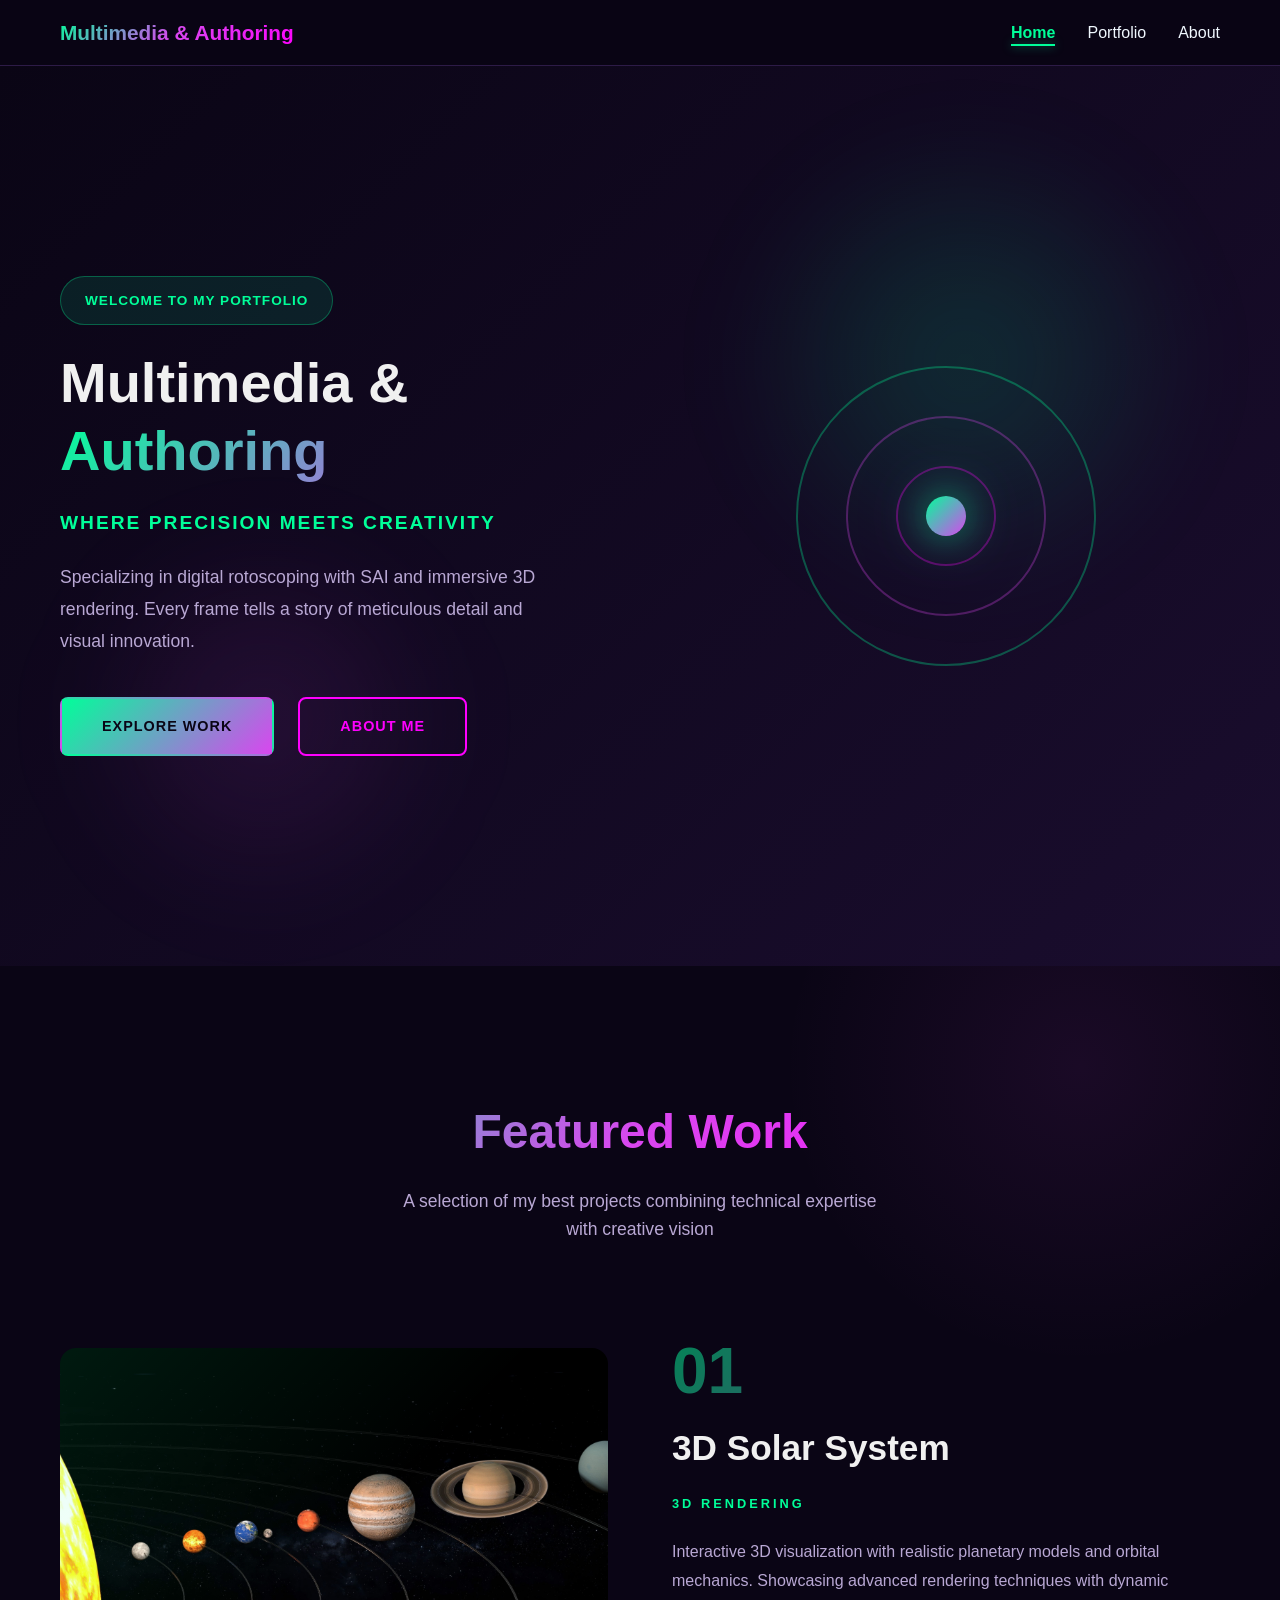
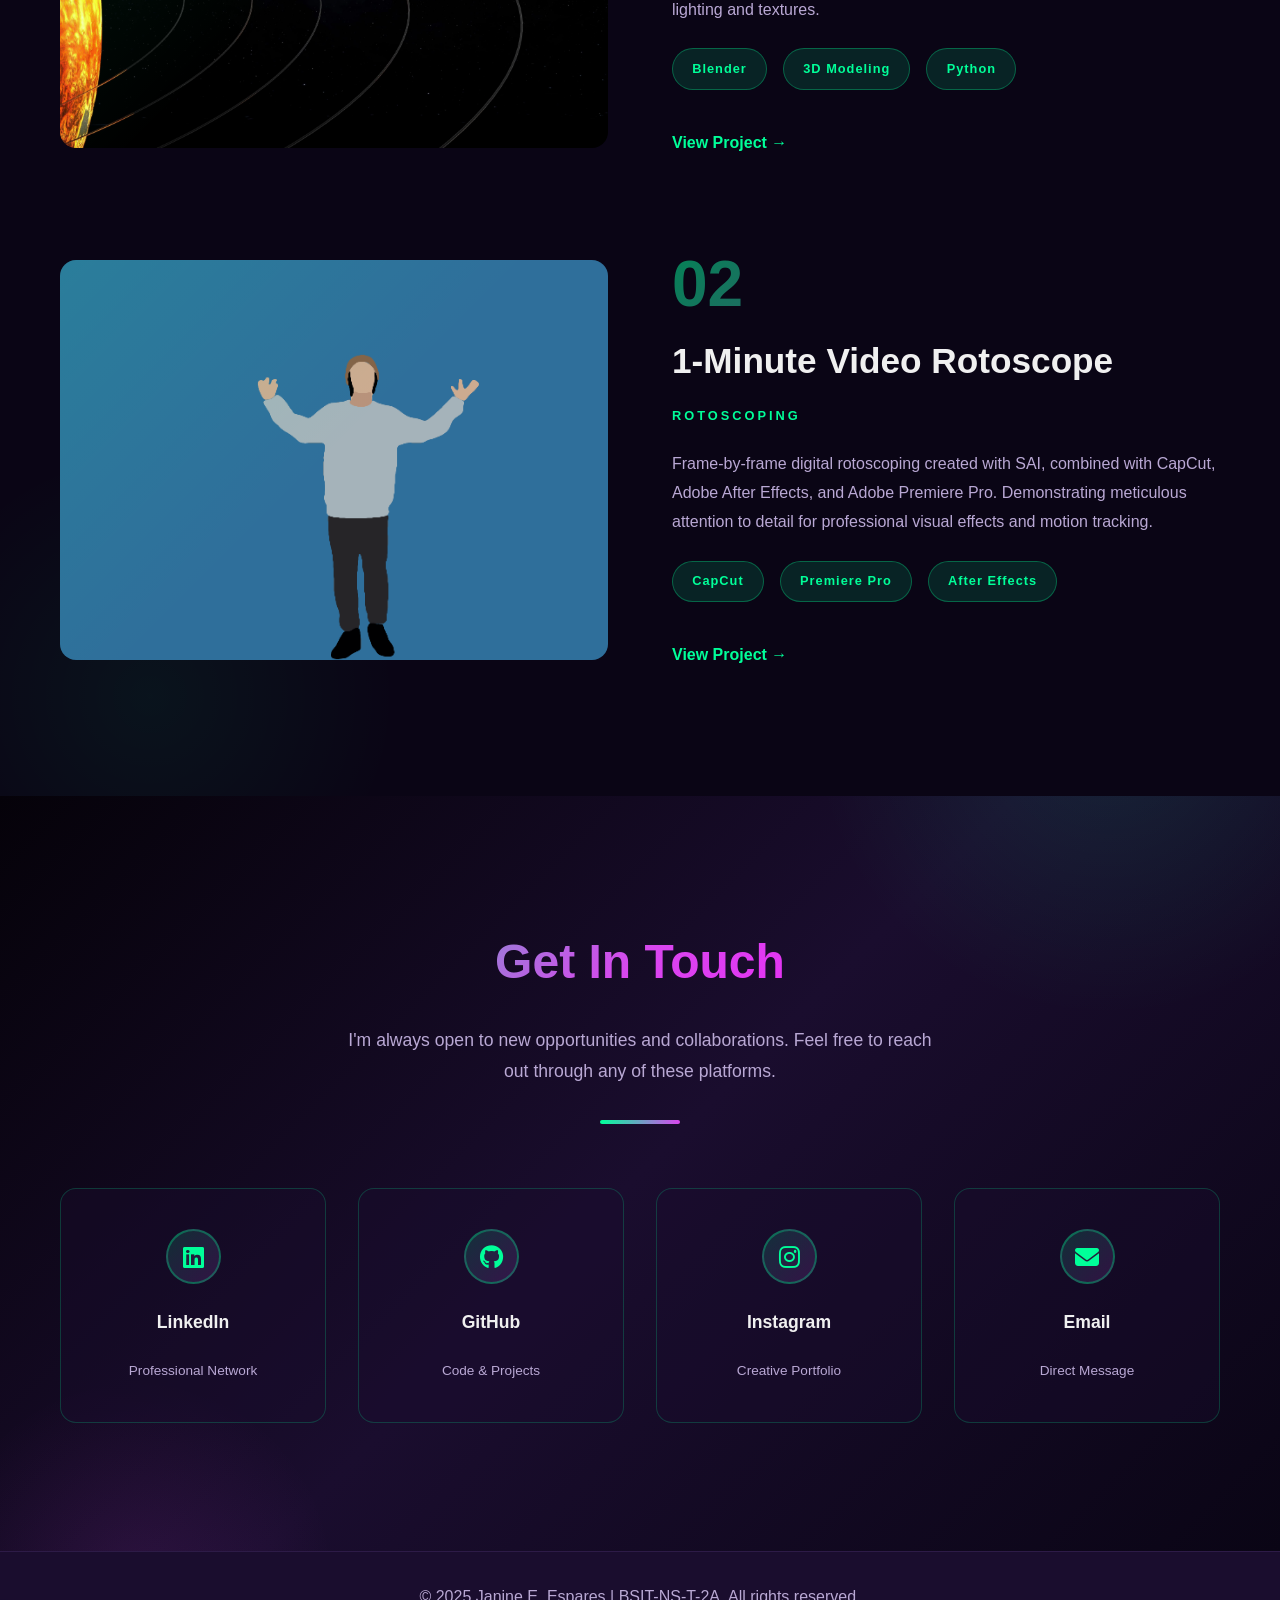
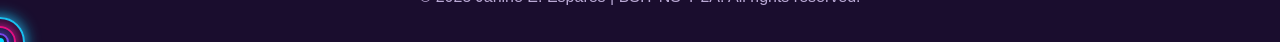
==== index.html @ 57c5c900 "Update portfolio files" ====
<!DOCTYPE html>
<html lang="en">
<head>
    <meta charset="UTF-8">
    <meta name="viewport" content="width=device-width, initial-scale=1.0">
    <title>Multimedia & Authoring Portfolio</title>
    <link rel="stylesheet" href="style.css">
    <link rel="stylesheet" href="https://cdnjs.cloudflare.com/ajax/libs/font-awesome/6.4.0/css/all.min.css">
</head>
<body>
    <!-- Navigation Bar -->
    <nav class="navbar">
        <div class="navbar-container">
            <div class="logo">
                <a href="index.html" class="logo-link">
                    <span class="logo-text">Multimedia & Authoring</span>
                </a>
            </div>
            <ul class="nav-menu">
                <li class="nav-item"><a href="index.html" class="nav-link active">Home</a></li>
                <li class="nav-item"><a href="portfolio.html" class="nav-link">Portfolio</a></li>
                <li class="nav-item"><a href="about.html" class="nav-link">About</a></li>
            </ul>
        </div>
    </nav>

    <!-- Hero Section / Homepage -->
    <header id="home" class="hero">
        <div class="hero-grid">
            <div class="hero-content">
                <div class="hero-badge">Welcome to My Portfolio</div>
                <h1 class="hero-title fade-in">Multimedia & <span class="gradient-text">Authoring</span></h1>
                <p class="hero-subtitle fade-in-delay">
                    Where precision meets creativity
                </p>
                <p class="hero-description fade-in-delay-2">
                    Specializing in digital rotoscoping with SAI and immersive 3D rendering. Every frame tells a story of meticulous detail and visual innovation.
                </p>
                <div class="hero-cta fade-in-delay-2">
                    <a href="#featured" class="cta-button primary">Explore Work</a>
                    <a href="about.html" class="cta-button secondary">About Me</a>
                </div>
            </div>
            <div class="hero-visual">
                <div class="orbital-system">
                    <div class="orbit orbit-1"></div>
                    <div class="orbit orbit-2"></div>
                    <div class="orbit orbit-3"></div>
                    <div class="center-orb"></div>
                </div>
            </div>
        </div>
    </header>

    <!-- Featured Projects Section (Home) -->
    <section id="featured" class="featured-projects">
        <div class="container">
            <div class="section-header">
                <h2 class="featured-title">Featured Work</h2>
                <p class="section-description">A selection of my best projects combining technical expertise with creative vision</p>
            </div>
            
            <div class="projects-showcase">
                <!-- Project 1: 3D Solar System -->
                <div class="project-showcase-item left">
                    <div class="showcase-image">
                        <img src="images/solar-system.jpg" alt="3D Solar System" class="project-image-featured">
                        <div class="image-overlay"></div>
                    </div>
                    <div class="showcase-content">
                        <div class="project-number">01</div>
                        <h3 class="showcase-title">3D Solar System</h3>
                        <p class="showcase-category">3D RENDERING</p>
                        <p class="showcase-description">
                            Interactive 3D visualization with realistic planetary models and orbital mechanics. Showcasing advanced rendering techniques with dynamic lighting and textures.
                        </p>
                        <div class="tech-stack">
                            <span class="tech-badge">Blender</span>
                            <span class="tech-badge">3D Modeling</span>
                            <span class="tech-badge">Python</span>
                        </div>
                        <a href="portfolio.html" class="view-project">View Project →</a>
                    </div>
                </div>

                <!-- Project 2: Video Rotoscope -->
                <div class="project-showcase-item right">
                    <div class="showcase-content">
                        <div class="project-number">02</div>
                        <h3 class="showcase-title">1-Minute Video Rotoscope</h3>
                        <p class="showcase-category">ROTOSCOPING</p>
                        <p class="showcase-description">
                            Frame-by-frame digital rotoscoping created with SAI, combined with CapCut, Adobe After Effects, and Adobe Premiere Pro. Demonstrating meticulous attention to detail for professional visual effects and motion tracking.
                        </p>
                        <div class="tech-stack">
                            <span class="tech-badge">CapCut</span>
                            <span class="tech-badge">Premiere Pro</span>
                            <span class="tech-badge">After Effects</span>
                        </div>
                        <a href="portfolio.html" class="view-project">View Project →</a>
                    </div>
                    <div class="showcase-image">
                        <img src="images/rotoscope.png" alt="1-Minute Video Rotoscope" class="project-image-featured">
                        <div class="image-overlay"></div>
                    </div>
                </div>
            </div>
        </div>
    </section>

    <!-- Contact Section -->
    <section class="contact contact-unique">
        <div class="container">
            <div class="contact-wrapper">
                <div class="contact-content">
                    <h2 class="section-title contact-title">Get In Touch</h2>
                    <p class="contact-subtitle">I'm always open to new opportunities and collaborations. Feel free to reach out through any of these platforms.</p>
                    <div class="contact-divider"></div>
                </div>
                
                <div class="social-grid">
                    <a href="https://linkedin.com" target="_blank" class="social-card" title="LinkedIn">
                        <div class="social-card-icon">
                            <i class="fab fa-linkedin"></i>
                        </div>
                        <h3>LinkedIn</h3>
                        <p>Professional Network</p>
                    </a>
                    
                    <a href="https://github.com" target="_blank" class="social-card" title="GitHub">
                        <div class="social-card-icon">
                            <i class="fab fa-github"></i>
                        </div>
                        <h3>GitHub</h3>
                        <p>Code & Projects</p>
                    </a>
                    
                    <a href="https://instagram.com" target="_blank" class="social-card" title="Instagram">
                        <div class="social-card-icon">
                            <i class="fab fa-instagram"></i>
                        </div>
                        <h3>Instagram</h3>
                        <p>Creative Portfolio</p>
                    </a>
                    
                    <a href="mailto:contact@example.com" class="social-card" title="Email">
                        <div class="social-card-icon">
                            <i class="fas fa-envelope"></i>
                        </div>
                        <h3>Email</h3>
                        <p>Direct Message</p>
                    </a>
                </div>
            </div>
        </div>
    </section>

    <!-- Footer -->
    <footer class="footer">
        <div class="container">
            <p>&copy; 2025 Janine E. Espares | BSIT-NS-T-2A. All rights reserved.</p>
        </div>
    </footer>

    <script src="script.js"></script>
</body>
</html>
---- style.css ----
/* ===========================
   VARIABLES & GLOBAL STYLES
   =========================== */

:root {
    --primary-bg: #0a0515;
    --secondary-bg: #1a0d2e;
    --tertiary-bg: #2d1b47;
    --accent-color: #00ff99;
    --accent-secondary: #d946ef;
    --accent-tertiary: #ff00ff;
    --accent-gold: #e0f7ff;
    --text-primary: #f0f8ff;
    --text-secondary: #b9a8d4;
    --border-color: #2d1b47;
    --transition: all 0.3s ease;
    --transition-slow: all 0.6s ease;
}

/* Smooth scrolling across all browsers */
html {
    scroll-behavior: auto;
}

* {
    margin: 0;
    padding: 0;
    box-sizing: border-box;
}

body {
    font-family: 'Segoe UI', Tahoma, Geneva, Verdana, sans-serif;
    background-color: var(--primary-bg);
    color: var(--text-primary);
    line-height: 1.6;
    overflow-x: hidden;
    cursor: none;
}

/* Container for consistent padding */
.container {
    max-width: 1200px;
    margin: 0 auto;
    padding: 0 20px;
}

/* ===========================
   NAVIGATION BAR
   =========================== */

.navbar {
    position: sticky;
    top: 0;
    background: rgba(10, 5, 21, 0.95);
    backdrop-filter: blur(10px);
    padding: 1rem 0;
    border-bottom: 1px solid var(--border-color);
    z-index: 1000;
    transition: var(--transition);
    box-shadow: 0 0 20px rgba(0, 255, 153, 0);
}

.navbar-container {
    max-width: 1200px;
    margin: 0 auto;
    padding: 0 20px;
    display: flex;
    justify-content: space-between;
    align-items: center;
}

.logo {
    display: flex;
    align-items: center;
}

.logo-link {
    text-decoration: none;
    display: flex;
    align-items: center;
    transition: var(--transition);
}

.logo-link:hover {
    transform: translateY(-2px);
}

.logo-text {
    font-size: 1.3rem;
    font-weight: 700;
    background: linear-gradient(135deg, #00ff99, #d946ef, #ff00ff);
    -webkit-background-clip: text;
    -webkit-text-fill-color: transparent;
    background-clip: text;
    animation: gradientShift 6s ease infinite;
}

.nav-menu {
    display: flex;
    list-style: none;
    gap: 2rem;
}

.nav-link {
    color: var(--text-primary);
    text-decoration: none;
    font-weight: 500;
    position: relative;
    transition: var(--transition);
}

.nav-link::after {
    content: '';
    position: absolute;
    bottom: -5px;
    left: 0;
    width: 0;
    height: 2px;
    background: linear-gradient(90deg, #00ff99, #d946ef);
    transition: width 0.3s ease;
    box-shadow: 0 0 10px rgba(0, 255, 153, 0.6);
}

.nav-link:hover {
    color: #00ff99;
}

.nav-link.active {
    color: #00ff99;
    font-weight: 700;
}

.nav-link.active::after {
    width: 100%;
    background: #00ff99;
    box-shadow: 0 0 10px rgba(0, 255, 153, 0.6);
}

.nav-link:hover::after {
    width: 100%;
}

/* ===========================
   HERO SECTION
   =========================== */

.hero {
    min-height: 100vh;
    display: flex;
    align-items: center;
    justify-content: center;
    background: linear-gradient(135deg, #0a0515 0%, #1a0d2e 25%, #2d1b47 50%, #1a0d2e 75%, #0a0515 100%);
    background-size: 400% 400%;
    animation: heroHueShift 12s ease infinite;
    position: relative;
    overflow: hidden;
    padding: 4rem 0;
}

.hero::before {
    content: '';
    position: absolute;
    width: 500px;
    height: 500px;
    background: radial-gradient(circle, rgba(0, 255, 153, 0.15) 0%, transparent 70%);
    border-radius: 50%;
    top: 5%;
    right: 5%;
    animation: float 8s ease-in-out infinite;
    filter: blur(40px);
}

.hero::after {
    content: '';
    position: absolute;
    width: 400px;
    height: 400px;
    background: radial-gradient(circle, rgba(217, 70, 239, 0.12) 0%, transparent 70%);
    border-radius: 50%;
    bottom: 5%;
    left: 5%;
    animation: float 10s ease-in-out infinite reverse;
    filter: blur(50px);
}

/* Slime mudge effect canvas */
#slime-canvas {
    position: fixed;
    top: 0;
    left: 0;
    z-index: 5;
    pointer-events: none;
}

.hero-grid {
    display: grid;
    grid-template-columns: 1fr 1fr;
    gap: 4rem;
    align-items: center;
    max-width: 1200px;
    margin: 0 auto;
    padding: 0 20px;
    position: relative;
    z-index: 10;
}

.hero-content {
    display: flex;
    flex-direction: column;
    gap: 1.5rem;
}

.hero-badge {
    display: inline-block;
    background: rgba(0, 255, 153, 0.1);
    border: 1px solid rgba(0, 255, 153, 0.3);
    color: #00ff99;
    padding: 0.8rem 1.5rem;
    border-radius: 50px;
    font-size: 0.85rem;
    font-weight: 600;
    letter-spacing: 1px;
    text-transform: uppercase;
    width: fit-content;
}

.hero-title {
    font-size: 3.5rem;
    font-weight: 800;
    line-height: 1.2;
    color: #f0f0f0;
}

.gradient-text {
    background: linear-gradient(135deg, #00ff99, #d946ef, #ff00ff);
    background-size: 300% 300%;
    -webkit-background-clip: text;
    -webkit-text-fill-color: transparent;
    background-clip: text;
    animation: gradientShift 8s ease infinite;
}

.hero-subtitle {
    font-size: 1.2rem;
    color: #00ff99;
    font-weight: 600;
    letter-spacing: 2px;
    text-transform: uppercase;
}

.hero-description {
    font-size: 1.1rem;
    color: var(--text-secondary);
    line-height: 1.8;
    max-width: 500px;
}

.hero-cta {
    display: flex;
    gap: 1.5rem;
    margin-top: 1rem;
    flex-wrap: wrap;
}

.cta-button {
    padding: 1rem 2.5rem;
    border-radius: 8px;
    font-weight: 700;
    text-decoration: none;
    text-transform: uppercase;
    letter-spacing: 1px;
    font-size: 0.9rem;
    transition: var(--transition-slow);
    display: inline-block;
}

.cta-button.primary {
    background: linear-gradient(135deg, #00ff99, #d946ef);
    color: #0a0515;
    border: 2px solid transparent;
}

.cta-button.primary:hover {
    transform: translateY(-3px);
    box-shadow: 0 20px 40px rgba(0, 255, 153, 0.4);
}

.cta-button.secondary {
    background: transparent;
    color: #ff00ff;
    border: 2px solid #ff00ff;
}

.cta-button.secondary:hover {
    background: rgba(255, 0, 255, 0.1);
    box-shadow: 0 0 20px rgba(255, 0, 255, 0.3);
}

/* ===========================
   ORBITAL SYSTEM
   =========================== */

.hero-visual {
    position: relative;
    height: 500px;
    display: flex;
    align-items: center;
    justify-content: center;
}

.orbital-system {
    position: relative;
    width: 400px;
    height: 400px;
}

.orbit {
    position: absolute;
    border: 2px solid;
    border-radius: 50%;
    top: 50%;
    left: 50%;
    transform: translate(-50%, -50%);
    animation: rotate linear infinite;
}

.orbit-1 {
    width: 300px;
    height: 300px;
    border-color: rgba(0, 255, 153, 0.3);
    animation-duration: 8s;
}

.orbit-2 {
    width: 200px;
    height: 200px;
    border-color: rgba(217, 70, 239, 0.3);
    animation-duration: 12s;
    animation-direction: reverse;
}

.orbit-3 {
    width: 100px;
    height: 100px;
    border-color: rgba(255, 0, 255, 0.3);
    animation-duration: 6s;
}

@keyframes rotate {
    from {
        transform: translate(-50%, -50%) rotate(0deg);
    }
    to {
        transform: translate(-50%, -50%) rotate(360deg);
    }
}

@keyframes heroHueShift {
    0% {
        background-position: 0% 50%;
        filter: hue-rotate(0deg);
    }
    25% {
        background-position: 100% 50%;
        filter: hue-rotate(60deg);
    }
    50% {
        background-position: 50% 100%;
        filter: hue-rotate(120deg);
    }
    75% {
        background-position: 0% 50%;
        filter: hue-rotate(240deg);
    }
    100% {
        background-position: 100% 50%;
        filter: hue-rotate(360deg);
    }
}

.center-orb {
    position: absolute;
    width: 40px;
    height: 40px;
    background: linear-gradient(135deg, #00ff99, #d946ef);
    border-radius: 50%;
    top: 50%;
    left: 50%;
    transform: translate(-50%, -50%);
    box-shadow: 0 0 40px rgba(0, 255, 153, 0.6), 0 0 80px rgba(217, 70, 239, 0.3);
    animation: pulse 2s ease-in-out infinite;
}



/* ===========================
   PAGE HEADER (Portfolio/About)
   =========================== */

.page-header {
    min-height: 50vh;
    display: flex;
    align-items: center;
    justify-content: center;
    background: linear-gradient(135deg, #1a0d2e 0%, #2d1b47 50%, #1a0d2e 100%);
    padding: 4rem 0;
    position: relative;
    overflow: hidden;
}

.page-header::before {
    content: '';
    position: absolute;
    width: 300px;
    height: 300px;
    background: radial-gradient(circle, rgba(0, 255, 153, 0.15) 0%, transparent 70%);
    border-radius: 50%;
    top: 20%;
    right: 5%;
    animation: float 6s ease-in-out infinite;
    filter: blur(40px);
}

/* Portfolio Header Specific */
.portfolio-header {
    background: linear-gradient(135deg, #050209 0%, #2d1b47 50%, #050209 100%);
}

.header-bg-elements {
    position: absolute;
    top: 0;
    left: 0;
    width: 100%;
    height: 100%;
    z-index: 1;
    pointer-events: none;
    overflow: hidden;
}

.floating-orb {
    position: absolute;
    border-radius: 50%;
    background: radial-gradient(circle at 30% 30%, rgba(0, 255, 153, 0.4), rgba(0, 255, 153, 0.1));
    filter: blur(30px);
}

.orb-1 {
    width: 400px;
    height: 400px;
    top: -100px;
    left: -100px;
    animation: floatOrb1 15s ease-in-out infinite;
    box-shadow: 0 0 80px rgba(0, 255, 153, 0.3);
}

.orb-2 {
    width: 300px;
    height: 300px;
    top: 50%;
    right: -80px;
    animation: floatOrb2 18s ease-in-out infinite;
    background: radial-gradient(circle at 30% 30%, rgba(217, 70, 239, 0.4), rgba(217, 70, 239, 0.1));
    box-shadow: 0 0 60px rgba(217, 70, 239, 0.3);
}

.orb-3 {
    width: 250px;
    height: 250px;
    bottom: -50px;
    left: 20%;
    animation: floatOrb3 20s ease-in-out infinite;
    background: radial-gradient(circle at 30% 30%, rgba(255, 0, 255, 0.3), rgba(255, 0, 255, 0.05));
    box-shadow: 0 0 50px rgba(255, 0, 255, 0.2);
}

.floating-shape {
    position: absolute;
    opacity: 0.6;
}

.shape-1 {
    width: 100px;
    height: 100px;
    top: 30%;
    left: 10%;
    border: 2px solid rgba(0, 255, 153, 0.3);
    border-radius: 20px;
    animation: rotateShape 8s linear infinite, floatShape 6s ease-in-out infinite;
}

.shape-2 {
    width: 80px;
    height: 80px;
    bottom: 20%;
    right: 15%;
    border: 2px solid rgba(217, 70, 239, 0.3);
    border-radius: 50%;
    animation: rotateShape 10s linear infinite reverse, floatShape 7s ease-in-out infinite;
}

.page-header-content {
    position: relative;
    z-index: 10;
    text-align: center;
    max-width: 100%;
    padding: 0 20px;
}

@keyframes floatOrb1 {
    0%, 100% {
        transform: translate(0, 0);
    }
    25% {
        transform: translate(50px, -50px);
    }
    50% {
        transform: translate(30px, 30px);
    }
    75% {
        transform: translate(-40px, 50px);
    }
}

@keyframes floatOrb2 {
    0%, 100% {
        transform: translate(0, 0);
    }
    33% {
        transform: translate(-60px, 60px);
    }
    66% {
        transform: translate(40px, -40px);
    }
}

@keyframes floatOrb3 {
    0%, 100% {
        transform: translate(0, 0);
    }
    40% {
        transform: translate(80px, -80px);
    }
    80% {
        transform: translate(-50px, 50px);
    }
}

@keyframes rotateShape {
    from {
        transform: rotate(0deg);
    }
    to {
        transform: rotate(360deg);
    }
}

@keyframes floatShape {
    0%, 100% {
        transform: translateY(0px);
    }
    50% {
        transform: translateY(-30px);
    }
}

.page-header-content {
    position: relative;
    z-index: 10;
    text-align: center;
    max-width: 800px;
    padding: 0 20px;
}

.page-title {
    font-size: 3rem;
    font-weight: 800;
    margin-bottom: 1rem;
    background: linear-gradient(135deg, #00ff99, #d946ef, #ff00ff);
    background-size: 300% 300%;
    -webkit-background-clip: text;
    -webkit-text-fill-color: transparent;
    background-clip: text;
    animation: gradientShift 8s ease infinite;
}

.page-subtitle {
    font-size: 1.3rem;
    color: var(--text-secondary);
    opacity: 0;
    animation: subtitleAppear 0.8s ease-out forwards;
    animation-delay: 2.2s;
}

/* Collision Burst Effect */
.collision-burst {
    position: absolute;
    width: 0;
    height: 0;
    top: 50%;
    left: 50%;
    transform: translate(-50%, -50%);
    z-index: 15;
}

.collision-burst::before {
    content: '';
    position: absolute;
    width: 300px;
    height: 300px;
    top: 50%;
    left: 50%;
    transform: translate(-50%, -50%);
    background: radial-gradient(circle, rgba(0, 255, 153, 0.8) 0%, rgba(217, 70, 239, 0.4) 40%, transparent 70%);
    border-radius: 50%;
    animation: collisionBurst 0.6s ease-out forwards;
    animation-delay: 1.8s;
    filter: blur(10px);
    box-shadow: 0 0 100px rgba(0, 255, 153, 0.6), 0 0 200px rgba(217, 70, 239, 0.4);
}

.collision-burst::after {
    content: '';
    position: absolute;
    width: 400px;
    height: 400px;
    top: 50%;
    left: 50%;
    transform: translate(-50%, -50%);
    background: radial-gradient(circle, rgba(255, 0, 255, 0.6) 0%, transparent 60%);
    border-radius: 50%;
    animation: collisionBurst 0.8s ease-out forwards;
    animation-delay: 1.8s;
    filter: blur(20px);
}

/* Animated Title */
.animated-title {
    display: inline-block;
    font-size: 3rem;
    font-weight: 800;
    margin-bottom: 1rem;
    letter-spacing: 0.05em;
    white-space: nowrap;
}

.title-char {
    display: inline-block;
    background: linear-gradient(135deg, #00ff99, #d946ef, #ff00ff);
    background-size: 300% 300%;
    -webkit-background-clip: text;
    -webkit-text-fill-color: transparent;
    background-clip: text;
    animation: charScatterIn 0.5s cubic-bezier(0.68, -0.55, 0.265, 1.55) forwards;
    opacity: 0;
}

/* Character animations with different random starting positions */
.title-char:nth-child(1) { animation: charScatterIn1 0.5s cubic-bezier(0.68, -0.55, 0.265, 1.55) forwards; animation-delay: 0.06s; }
.title-char:nth-child(2) { animation: charScatterIn2 0.5s cubic-bezier(0.68, -0.55, 0.265, 1.55) forwards; animation-delay: 0.09s; }
.title-char:nth-child(3) { animation: charScatterIn3 0.5s cubic-bezier(0.68, -0.55, 0.265, 1.55) forwards; animation-delay: 0.12s; }
.title-char:nth-child(4) { animation: charScatterIn4 0.5s cubic-bezier(0.68, -0.55, 0.265, 1.55) forwards; animation-delay: 0.15s; }
.title-char:nth-child(5) { animation: charScatterIn5 0.5s cubic-bezier(0.68, -0.55, 0.265, 1.55) forwards; animation-delay: 0.18s; }
.title-char:nth-child(6) { animation: charScatterIn6 0.5s cubic-bezier(0.68, -0.55, 0.265, 1.55) forwards; animation-delay: 0.21s; }
.title-char:nth-child(7) { animation: charScatterIn7 0.5s cubic-bezier(0.68, -0.55, 0.265, 1.55) forwards; animation-delay: 0.24s; }
.title-char:nth-child(8) { animation: charScatterIn8 0.5s cubic-bezier(0.68, -0.55, 0.265, 1.55) forwards; animation-delay: 0.27s; }
.title-char:nth-child(9) { animation: charScatterIn9 0.5s cubic-bezier(0.68, -0.55, 0.265, 1.55) forwards; animation-delay: 0.3s; }
.title-char:nth-child(10) { animation: charScatterIn10 0.5s cubic-bezier(0.68, -0.55, 0.265, 1.55) forwards; animation-delay: 0.33s; }
.title-char:nth-child(11) { animation: charScatterIn11 0.5s cubic-bezier(0.68, -0.55, 0.265, 1.55) forwards; animation-delay: 0.36s; }
.title-char:nth-child(12) { animation: charScatterIn12 0.5s cubic-bezier(0.68, -0.55, 0.265, 1.55) forwards; animation-delay: 0.39s; }
.title-char:nth-child(13) { animation: charScatterIn13 0.5s cubic-bezier(0.68, -0.55, 0.265, 1.55) forwards; animation-delay: 0.42s; }
.title-char:nth-child(14) { animation: charScatterIn14 0.5s cubic-bezier(0.68, -0.55, 0.265, 1.55) forwards; animation-delay: 0.45s; }
.title-char:nth-child(15) { animation: charScatterIn15 0.5s cubic-bezier(0.68, -0.55, 0.265, 1.55) forwards; animation-delay: 0.48s; }
.title-char:nth-child(16) { animation: charScatterIn16 0.5s cubic-bezier(0.68, -0.55, 0.265, 1.55) forwards; animation-delay: 0.51s; }
.title-char:nth-child(17) { animation: charScatterIn17 0.5s cubic-bezier(0.68, -0.55, 0.265, 1.55) forwards; animation-delay: 0.54s; }
.title-char:nth-child(18) { animation: charScatterIn18 0.5s cubic-bezier(0.68, -0.55, 0.265, 1.55) forwards; animation-delay: 0.57s; }

/* Scatter animations for each character from random positions - Fast & Snappy */
@keyframes charScatterIn1 {
    0% {
        opacity: 0;
        transform: translate(-80px, 120px) rotate(45deg) scale(0.2) skewY(10deg);
        filter: blur(4px);
    }
    70% {
        opacity: 1;
        transform: translate(8px, -8px) rotate(-5deg) scale(1.15);
        filter: blur(1px);
    }
    100% {
        opacity: 1;
        transform: translate(0, 0) rotate(0deg) scale(1);
        filter: blur(0px);
    }
}

@keyframes charScatterIn2 {
    0% {
        opacity: 0;
        transform: translate(100px, -100px) rotate(-50deg) scale(0.2) skewY(-10deg);
        filter: blur(4px);
    }
    70% {
        opacity: 1;
        transform: translate(-8px, 8px) rotate(5deg) scale(1.15);
        filter: blur(1px);
    }
    100% {
        opacity: 1;
        transform: translate(0, 0) rotate(0deg) scale(1);
        filter: blur(0px);
    }
}

@keyframes charScatterIn3 {
    0% {
        opacity: 0;
        transform: translate(-120px, -80px) rotate(60deg) scale(0.2) skewY(10deg);
        filter: blur(4px);
    }
    70% {
        opacity: 1;
        transform: translate(8px, -8px) rotate(-5deg) scale(1.15);
        filter: blur(1px);
    }
    100% {
        opacity: 1;
        transform: translate(0, 0) rotate(0deg) scale(1);
        filter: blur(0px);
    }
}

@keyframes charScatterIn4 {
    0% {
        opacity: 0;
        transform: translate(90px, 110px) rotate(-35deg) scale(0.2) skewY(-10deg);
        filter: blur(4px);
    }
    70% {
        opacity: 1;
        transform: translate(-8px, 8px) rotate(5deg) scale(1.15);
        filter: blur(1px);
    }
    100% {
        opacity: 1;
        transform: translate(0, 0) rotate(0deg) scale(1);
        filter: blur(0px);
    }
}

@keyframes charScatterIn5 {
    0% {
        opacity: 0;
        transform: translate(-110px, 70px) rotate(40deg) scale(0.2) skewY(10deg);
        filter: blur(4px);
    }
    70% {
        opacity: 1;
        transform: translate(8px, -8px) rotate(-5deg) scale(1.15);
        filter: blur(1px);
    }
    100% {
        opacity: 1;
        transform: translate(0, 0) rotate(0deg) scale(1);
        filter: blur(0px);
    }
}

@keyframes charScatterIn6 {
    0% {
        opacity: 0;
        transform: translate(120px, -110px) rotate(-55deg) scale(0.2) skewY(-10deg);
        filter: blur(4px);
    }
    70% {
        opacity: 1;
        transform: translate(-8px, 8px) rotate(5deg) scale(1.15);
        filter: blur(1px);
    }
    100% {
        opacity: 1;
        transform: translate(0, 0) rotate(0deg) scale(1);
        filter: blur(0px);
    }
}

@keyframes charScatterIn7 {
    0% {
        opacity: 0;
        transform: translate(-95px, -95px) rotate(50deg) scale(0.2) skewY(10deg);
        filter: blur(4px);
    }
    70% {
        opacity: 1;
        transform: translate(8px, -8px) rotate(-5deg) scale(1.15);
        filter: blur(1px);
    }
    100% {
        opacity: 1;
        transform: translate(0, 0) rotate(0deg) scale(1);
        filter: blur(0px);
    }
}

@keyframes charScatterIn8 {
    0% {
        opacity: 0;
        transform: translate(105px, 85px) rotate(-45deg) scale(0.2) skewY(-10deg);
        filter: blur(4px);
    }
    70% {
        opacity: 1;
        transform: translate(-8px, 8px) rotate(5deg) scale(1.15);
        filter: blur(1px);
    }
    100% {
        opacity: 1;
        transform: translate(0, 0) rotate(0deg) scale(1);
        filter: blur(0px);
    }
}

@keyframes charScatterIn9 {
    0% {
        opacity: 0;
        transform: translate(-130px, 50px) rotate(65deg) scale(0.2) skewY(10deg);
        filter: blur(4px);
    }
    70% {
        opacity: 1;
        transform: translate(8px, -8px) rotate(-5deg) scale(1.15);
        filter: blur(1px);
    }
    100% {
        opacity: 1;
        transform: translate(0, 0) rotate(0deg) scale(1);
        filter: blur(0px);
    }
}

@keyframes charScatterIn10 {
    0% {
        opacity: 0;
        transform: translate(110px, -90px) rotate(-45deg) scale(0.2) skewY(-10deg);
        filter: blur(4px);
    }
    70% {
        opacity: 1;
        transform: translate(-8px, 8px) rotate(5deg) scale(1.15);
        filter: blur(1px);
    }
    100% {
        opacity: 1;
        transform: translate(0, 0) rotate(0deg) scale(1);
        filter: blur(0px);
    }
}

@keyframes charScatterIn11 {
    0% {
        opacity: 0;
        transform: translate(-100px, -110px) rotate(70deg) scale(0.2) skewY(10deg);
        filter: blur(4px);
    }
    70% {
        opacity: 1;
        transform: translate(8px, -8px) rotate(-5deg) scale(1.15);
        filter: blur(1px);
    }
    100% {
        opacity: 1;
        transform: translate(0, 0) rotate(0deg) scale(1);
        filter: blur(0px);
    }
}

@keyframes charScatterIn12 {
    0% {
        opacity: 0;
        transform: translate(130px, 80px) rotate(-60deg) scale(0.2) skewY(-10deg);
        filter: blur(4px);
    }
    70% {
        opacity: 1;
        transform: translate(-8px, 8px) rotate(5deg) scale(1.15);
        filter: blur(1px);
    }
    100% {
        opacity: 1;
        transform: translate(0, 0) rotate(0deg) scale(1);
        filter: blur(0px);
    }
}

@keyframes charScatterIn13 {
    0% {
        opacity: 0;
        transform: translate(-90px, 130px) rotate(40deg) scale(0.2) skewY(10deg);
        filter: blur(4px);
    }
    70% {
        opacity: 1;
        transform: translate(8px, -8px) rotate(-5deg) scale(1.15);
        filter: blur(1px);
    }
    100% {
        opacity: 1;
        transform: translate(0, 0) rotate(0deg) scale(1);
        filter: blur(0px);
    }
}

@keyframes charScatterIn14 {
    0% {
        opacity: 0;
        transform: translate(120px, -70px) rotate(-55deg) scale(0.2) skewY(-10deg);
        filter: blur(4px);
    }
    70% {
        opacity: 1;
        transform: translate(-8px, 8px) rotate(5deg) scale(1.15);
        filter: blur(1px);
    }
    100% {
        opacity: 1;
        transform: translate(0, 0) rotate(0deg) scale(1);
        filter: blur(0px);
    }
}

@keyframes charScatterIn15 {
    0% {
        opacity: 0;
        transform: translate(-110px, 90px) rotate(75deg) scale(0.2) skewY(10deg);
        filter: blur(4px);
    }
    70% {
        opacity: 1;
        transform: translate(8px, -8px) rotate(-5deg) scale(1.15);
        filter: blur(1px);
    }
    100% {
        opacity: 1;
        transform: translate(0, 0) rotate(0deg) scale(1);
        filter: blur(0px);
    }
}

@keyframes charScatterIn16 {
    0% {
        opacity: 0;
        transform: translate(95px, -120px) rotate(-30deg) scale(0.2) skewY(-10deg);
        filter: blur(4px);
    }
    70% {
        opacity: 1;
        transform: translate(-8px, 8px) rotate(5deg) scale(1.15);
        filter: blur(1px);
    }
    100% {
        opacity: 1;
        transform: translate(0, 0) rotate(0deg) scale(1);
        filter: blur(0px);
    }
}

@keyframes charScatterIn17 {
    0% {
        opacity: 0;
        transform: translate(-115px, -95px) rotate(50deg) scale(0.2) skewY(10deg);
        filter: blur(4px);
    }
    70% {
        opacity: 1;
        transform: translate(8px, -8px) rotate(-5deg) scale(1.15);
        filter: blur(1px);
    }
    100% {
        opacity: 1;
        transform: translate(0, 0) rotate(0deg) scale(1);
        filter: blur(0px);
    }
}

@keyframes charScatterIn18 {
    0% {
        opacity: 0;
        transform: translate(105px, 100px) rotate(-75deg) scale(0.2) skewY(-10deg);
        filter: blur(4px);
    }
    70% {
        opacity: 1;
        transform: translate(-8px, 8px) rotate(5deg) scale(1.15);
        filter: blur(1px);
    }
    100% {
        opacity: 1;
        transform: translate(0, 0) rotate(0deg) scale(1);
        filter: blur(0px);
    }
}



@keyframes collisionBurst {
    0% {
        width: 0;
        height: 0;
        opacity: 1;
    }
    100% {
        width: 500px;
        height: 500px;
        opacity: 0;
    }
}

@keyframes subtitleAppear {
    from {
        opacity: 0;
        transform: translateY(20px);
    }
    to {
        opacity: 1;
        transform: translateY(0);
    }
}

@keyframes fadeIn {
    from {
        opacity: 0;
        transform: translateY(30px);
    }
    to {
        opacity: 1;
        transform: translateY(0);
    }
}

@keyframes fadeInDelay {
    0% {
        opacity: 0;
        transform: translateY(30px);
    }
    100% {
        opacity: 1;
        transform: translateY(0);
    }
}

@keyframes float {
    0%, 100% {
        transform: translateY(0px);
    }
    50% {
        transform: translateY(-30px);
    }
}

@keyframes slideUp {
    from {
        opacity: 0;
        transform: translateY(50px);
    }
    to {
        opacity: 1;
        transform: translateY(0);
    }
}

@keyframes gradientShift {
    0% {
        background-position: 0% 50%;
    }
    50% {
        background-position: 100% 50%;
    }
    100% {
        background-position: 0% 50%;
    }
}

.fade-in {
    animation: fadeIn 1s ease-out 0.3s both;
}

.fade-in-delay {
    animation: fadeInDelay 1s ease-out 0.6s both;
}

.fade-in-delay-2 {
    animation: fadeInDelay 1s ease-out 0.9s both;
}

/* ===========================
   PORTFOLIO SECTION
   =========================== */

.portfolio {
    padding: 6rem 0;
    background: var(--primary-bg);
}

.section-title {
    font-size: 2.5rem;
    font-weight: 700;
    text-align: center;
    margin-bottom: 0.5rem;
    background: linear-gradient(135deg, #00ff99, #d946ef, #ff00ff);
    -webkit-background-clip: text;
    -webkit-text-fill-color: transparent;
    background-clip: text;
    animation: gradientShift 6s ease infinite;
}

.section-subtitle {
    text-align: center;
    color: var(--text-secondary);
    margin-bottom: 3rem;
    font-size: 1.1rem;
}

.projects-grid {
    display: grid;
    grid-template-columns: repeat(auto-fit, minmax(350px, 1fr));
    gap: 2rem;
    margin-top: 3rem;
}

/* ===========================
   PROJECT CARDS
   =========================== */

.project-card {
    background: var(--secondary-bg);
    border: 1px solid var(--border-color);
    border-radius: 12px;
    overflow: hidden;
    transition: var(--transition-slow);
    animation: slideUp 0.6s ease-out;
}

.project-card:hover {
    transform: translateY(-10px);
    border-color: #00ff99;
    box-shadow: 0 20px 40px rgba(0, 255, 153, 0.25), 0 0 30px rgba(217, 70, 239, 0.15);
}

.project-image {
    position: relative;
    width: 100%;
    height: 250px;
    overflow: hidden;
    background: var(--tertiary-bg);
}

.placeholder-3d,
.placeholder-rotoscope {
    width: 100%;
    height: 100%;
    display: flex;
    flex-direction: column;
    align-items: center;
    justify-content: center;
    gap: 1rem;
    font-size: 3rem;
    color: #00ff99;
    background: linear-gradient(135deg, #1a0d2e 0%, #2d1b47 100%);
    transition: var(--transition);
}

.placeholder-rotoscope {
    color: #d946ef;
}

.placeholder-3d i,
.placeholder-rotoscope i {
    animation: float 4s ease-in-out infinite;
}

.placeholder-3d span,
.placeholder-rotoscope span {
    font-size: 0.9rem;
    color: var(--text-secondary);
}

.project-overlay {
    position: absolute;
    top: 0;
    left: 0;
    width: 100%;
    height: 100%;
    background: rgba(0, 255, 153, 0.15);
    display: flex;
    align-items: center;
    justify-content: center;
    opacity: 0;
    transition: var(--transition);
}

.project-card:hover .project-overlay {
    opacity: 1;
}

.overlay-text {
    font-size: 1.2rem;
    color: #00ff99;
    font-weight: 600;
    text-transform: uppercase;
    letter-spacing: 2px;
    animation: fadeIn 0.5s ease-out;
    text-shadow: 0 0 20px rgba(0, 255, 153, 0.6);
}

.project-content {
    padding: 2rem;
}

.project-title {
    font-size: 1.5rem;
    margin-bottom: 1rem;
    color: var(--text-primary);
}

.project-description {
    color: var(--text-secondary);
    margin-bottom: 1.5rem;
    line-height: 1.6;
}

/* ===========================
   BUTTONS
   =========================== */

.btn {
    display: inline-block;
    padding: 0.8rem 2rem;
    border: 2px solid #00ff99;
    border-radius: 6px;
    text-decoration: none;
    font-weight: 600;
    transition: var(--transition);
    cursor: pointer;
    text-transform: uppercase;
    letter-spacing: 1px;
    font-size: 0.9rem;
}

.btn-primary {
    background: transparent;
    color: #00ff99;
}

.btn-primary:hover {
    background: linear-gradient(135deg, #00ff99, #d946ef);
    color: #0a0515;
    box-shadow: 0 0 30px rgba(0, 255, 153, 0.4);
    border-color: #d946ef;
}

/* ===========================
   ABOUT SECTION
   =========================== */

.about {
    padding: 6rem 0;
    background: var(--secondary-bg);
}

.about-content {
    max-width: 700px;
    margin: 2rem auto;
    text-align: center;
    font-size: 1.1rem;
    color: var(--text-secondary);
    line-height: 1.8;
}

/* ===========================
   ABOUT PAGE SECTIONS
   =========================== */

.about-text {
    margin-bottom: 4rem;
}

.about-text h2 {
    margin-bottom: 1.5rem;
}

.skills-section {
    margin-bottom: 4rem;
}

.skills-title {
    font-size: 1.8rem;
    font-weight: 700;
    margin-bottom: 2rem;
    color: var(--text-primary);
}

.skills-grid {
    display: grid;
    grid-template-columns: repeat(auto-fit, minmax(200px, 1fr));
    gap: 2rem;
    margin-bottom: 3rem;
}

.skill-item {
    background: var(--secondary-bg);
    border: 1px solid var(--border-color);
    border-radius: 12px;
    padding: 2rem;
    text-align: center;
    transition: var(--transition-slow);
    animation: slideUp 0.6s ease-out;
}

.skill-item:hover {
    transform: translateY(-10px);
    border-color: #d946ef;
    box-shadow: 0 15px 35px rgba(217, 70, 239, 0.25);
}

.skill-item i {
    font-size: 2.5rem;
    color: #00ff99;
    margin-bottom: 1rem;
    display: block;
    animation: float 4s ease-in-out infinite;
}

.skill-item h4 {
    font-size: 1.2rem;
    margin-bottom: 0.5rem;
    color: var(--text-primary);
}

.skill-item p {
    color: var(--text-secondary);
    font-size: 0.95rem;
}

.experience-section {
    text-align: left;
    max-width: 700px;
    margin: 0 auto;
}

.experience-section .section-title {
    text-align: center;
    margin-bottom: 2rem;
}

.experience-list {
    list-style: none;
    padding: 0;
}

.experience-list li {
    background: var(--secondary-bg);
    border-left: 4px solid #00ff99;
    padding: 1.5rem;
    margin-bottom: 1.5rem;
    border-radius: 6px;
    transition: var(--transition);
}

.experience-list li:hover {
    transform: translateX(10px);
    box-shadow: 0 10px 25px rgba(0, 255, 153, 0.2);
}

.experience-list strong {
    color: #00ff99;
    font-size: 1.1rem;
    display: block;
    margin-bottom: 0.5rem;
}

.experience-list p {
    color: var(--text-secondary);
    font-size: 0.95rem;
}

/* ===========================
   FEATURED PROJECTS (HOME)
   =========================== */

.featured-projects {
    padding: 8rem 0;
    background: var(--primary-bg);
    position: relative;
    overflow: hidden;
}

.featured-projects::before {
    content: '';
    position: absolute;
    width: 600px;
    height: 600px;
    background: radial-gradient(circle, rgba(217, 70, 239, 0.08) 0%, transparent 70%);
    border-radius: 50%;
    top: -200px;
    right: -100px;
    pointer-events: none;
}

.featured-projects::after {
    content: '';
    position: absolute;
    width: 500px;
    height: 500px;
    background: radial-gradient(circle, rgba(0, 255, 153, 0.06) 0%, transparent 70%);
    border-radius: 50%;
    bottom: -150px;
    left: -100px;
    pointer-events: none;
}

.section-header {
    text-align: center;
    margin-bottom: 6rem;
    position: relative;
    z-index: 5;
}

.featured-title {
    font-size: 3rem;
    font-weight: 800;
    margin-bottom: 1rem;
    background: linear-gradient(135deg, #00ff99, #d946ef, #ff00ff);
    -webkit-background-clip: text;
    -webkit-text-fill-color: transparent;
    background-clip: text;
    animation: gradientShift 6s ease infinite;
}

.section-description {
    font-size: 1.1rem;
    color: var(--text-secondary);
    max-width: 500px;
    margin: 0 auto;
}

.projects-showcase {
    display: flex;
    flex-direction: column;
    gap: 6rem;
    position: relative;
    z-index: 5;
}

.project-showcase-item {
    display: grid;
    grid-template-columns: 1fr 1fr;
    gap: 4rem;
    align-items: center;
}

.project-showcase-item.right {
    direction: rtl;
    --direction: rtl;
}

.project-showcase-item.right > * {
    direction: ltr;
}

.showcase-image {
    position: relative;
    height: 400px;
    border-radius: 16px;
    overflow: hidden;
    background: linear-gradient(135deg, rgba(45, 27, 71, 0.8) 0%, rgba(26, 13, 46, 0.6) 100%);
}

.project-image-featured {
    width: 100%;
    height: 100%;
    object-fit: cover;
    object-position: center;
    transition: scale 0.5s ease;
    display: block;
}

.project-showcase-item:hover .project-image-featured {
    scale: 1.08;
}

.image-overlay {
    position: absolute;
    top: 0;
    left: 0;
    width: 100%;
    height: 100%;
    background: linear-gradient(135deg, rgba(0, 255, 153, 0.1) 0%, transparent 50%);
    pointer-events: none;
}

.showcase-content {
    display: flex;
    flex-direction: column;
    gap: 1.5rem;
}

.project-number {
    font-size: 4rem;
    font-weight: 900;
    background: linear-gradient(135deg, #00ff99, #d946ef);
    -webkit-background-clip: text;
    -webkit-text-fill-color: transparent;
    background-clip: text;
    line-height: 1;
    opacity: 0.5;
}

.showcase-title {
    font-size: 2.2rem;
    font-weight: 800;
    color: #f0f0f0;
    line-height: 1.2;
}

.showcase-category {
    font-size: 0.8rem;
    font-weight: 700;
    letter-spacing: 3px;
    color: #00ff99;
    text-transform: uppercase;
}

.showcase-description {
    font-size: 1rem;
    color: var(--text-secondary);
    line-height: 1.8;
}

.tech-stack {
    display: flex;
    flex-wrap: wrap;
    gap: 1rem;
}

.tech-badge {
    background: rgba(0, 255, 153, 0.12);
    border: 1px solid rgba(0, 255, 153, 0.3);
    color: #00ff99;
    padding: 0.6rem 1.2rem;
    border-radius: 25px;
    font-size: 0.8rem;
    font-weight: 600;
    letter-spacing: 1px;
    transition: var(--transition);
}

.tech-badge:hover {
    background: rgba(0, 255, 153, 0.2);
    border-color: #00ff99;
    transform: translateY(-2px);
}

.project-link {
    text-decoration: none;
    color: inherit;
    cursor: pointer;
    transition: var(--transition);
}

.project-link:hover {
    transform: scale(1.02);
}

.project-link:hover .showcase-image {
    box-shadow: 0 20px 60px rgba(255, 0, 110, 0.3);
}

.view-project {
    display: inline-flex;
    align-items: center;
    gap: 0.5rem;
    color: #00ff99;
    text-decoration: none;
    font-weight: 700;
    font-size: 1rem;
    margin-top: 1rem;
    transition: var(--transition);
    width: fit-content;
}

.view-project:hover {
    color: #d946ef;
    gap: 1rem;
}


/* ===========================
   ABOUT UNIQUE SECTION
   =========================== */

.about-unique {
    padding: 6rem 3rem;
    background: linear-gradient(135deg, #050209 0%, #1a0d2e 100%);
    min-height: 100vh;
    display: flex;
    align-items: center;
}

.about-wrapper {
    display: grid;
    grid-template-columns: 1fr 1.2fr;
    gap: 4rem;
    align-items: center;
    max-width: 1200px;
    margin: 0 auto;
}

/* Left Side: Profile */
.about-profile {
    display: flex;
    justify-content: center;
    align-items: center;
}

.profile-container {
    position: relative;
    width: 100%;
    max-width: 400px;
}

.avatar-frame {
    position: relative;
    margin-bottom: 2rem;
}

.avatar-bg {
    position: relative;
    width: 280px;
    height: 280px;
    margin: 0 auto;
    border-radius: 50%;
    background: radial-gradient(circle at 30% 30%, rgba(0, 255, 153, 0.15), transparent 70%);
    border: 2px solid #00ff99;
    display: flex;
    align-items: center;
    justify-content: center;
    box-shadow: 0 0 40px rgba(0, 255, 153, 0.3), 
                inset 0 0 40px rgba(217, 70, 239, 0.1);
}

.orbit-bg {
    position: absolute;
    border: 1px solid rgba(217, 70, 239, 0.3);
    border-radius: 50%;
    top: 50%;
    left: 50%;
    transform: translate(-50%, -50%);
}

.orbit-bg.orbit-1 {
    width: 350px;
    height: 350px;
    animation: rotate 20s linear infinite;
}

.orbit-bg.orbit-2 {
    width: 320px;
    height: 320px;
    animation: rotate 15s linear infinite reverse;
}

.avatar-image {
    position: absolute;
    width: 280px;
    height: 280px;
    border-radius: 50%;
    display: flex;
    align-items: center;
    justify-content: center;
    font-size: 5rem;
    color: #00ff99;
    background: linear-gradient(135deg, rgba(217, 70, 239, 0.2) 0%, rgba(0, 255, 153, 0.1) 100%);
    border: 2px solid #00ff99;
}

.profile-accent {
    position: absolute;
    width: 100px;
    height: 100px;
    background: linear-gradient(135deg, #00ff99, #d946ef);
    border-radius: 12px;
    bottom: -20px;
    right: -30px;
    opacity: 0.3;
    transform: rotate(45deg);
    animation: float 6s ease-in-out infinite;
}

/* Right Side: Content */
.about-content-unique {
    padding: 2rem;
}

.name-section {
    position: relative;
    margin-bottom: 2rem;
    padding-left: 1.5rem;
}

.accent-line {
    position: absolute;
    left: 0;
    top: 0;
    width: 4px;
    height: 60px;
    background: linear-gradient(180deg, #00ff99, #d946ef);
    border-radius: 2px;
}

.about-name-large {
    font-size: 3.5rem;
    font-weight: 900;
    color: var(--text-primary);
    margin: 0;
    line-height: 1.1;
}

.role-text {
    font-size: 1.2rem;
    color: var(--text-secondary);
    margin: 0.5rem 0 0 0;
    text-transform: uppercase;
    letter-spacing: 2px;
    font-weight: 300;
}

.status-badge {
    display: inline-block;
    padding: 0.6rem 1.2rem;
    background: linear-gradient(135deg, rgba(0, 255, 153, 0.15), rgba(217, 70, 239, 0.15));
    border: 1px solid #00ff99;
    border-radius: 50px;
    font-size: 0.85rem;
    color: #00ff99;
    margin-bottom: 2rem;
    text-transform: uppercase;
    letter-spacing: 1px;
}

.about-intro-unique {
    font-size: 1.05rem;
    line-height: 1.8;
    color: var(--text-primary);
    margin-bottom: 2.5rem;
    font-weight: 300;
}

.learning-areas {
    display: grid;
    grid-template-columns: 1fr 1fr;
    gap: 1.5rem;
    margin-bottom: 3rem;
}

.learning-block {
    padding: 1.5rem;
    border: 1px solid var(--border-color);
    border-radius: 8px;
    background: rgba(26, 13, 46, 0.5);
    backdrop-filter: blur(5px);
    transition: var(--transition);
}

.learning-block:hover {
    border-color: #00ff99;
    background: rgba(0, 255, 153, 0.08);
    transform: translateY(-5px);
}

.block-icon {
    font-size: 2.5rem;
    color: #00ff99;
    margin-bottom: 0.75rem;
}

.block-title {
    font-size: 1.2rem;
    font-weight: 700;
    color: var(--text-primary);
    margin: 0 0 0.5rem 0;
}

.block-desc {
    font-size: 0.9rem;
    color: var(--text-secondary);
    margin: 0;
    line-height: 1.6;
}

.about-footer {
    border-top: 1px solid var(--border-color);
    padding-top: 2rem;
}

.footer-text {
    font-size: 0.95rem;
    color: var(--text-secondary);
    margin-bottom: 1.5rem;
    text-transform: uppercase;
    letter-spacing: 1px;
}

.about-social-unique {
    display: flex;
    gap: 1rem;
}

.social-icon-unique {
    width: 50px;
    height: 50px;
    display: flex;
    align-items: center;
    justify-content: center;
    border: 1.5px solid var(--border-color);
    border-radius: 50%;
    color: var(--text-primary);
    text-decoration: none;
    font-size: 1.2rem;
    transition: var(--transition);
    background: rgba(26, 13, 46, 0.5);
}

.social-icon-unique:hover {
    border-color: #00ff99;
    color: #00ff99;
    background: rgba(0, 255, 153, 0.1);
    transform: translateY(-5px);
    box-shadow: 0 10px 20px rgba(0, 255, 153, 0.2);
}

.contact {
    padding: 6rem 0;
    background: var(--primary-bg);
    text-align: center;
}

.social-links {
    display: flex;
    justify-content: center;
    gap: 2rem;
    margin-top: 2rem;
    flex-wrap: wrap;
}

.social-icon {
    width: 60px;
    height: 60px;
    display: flex;
    align-items: center;
    justify-content: center;
    border: 2px solid var(--border-color);
    border-radius: 50%;
    color: var(--text-primary);
    text-decoration: none;
    font-size: 1.5rem;
    transition: var(--transition);
}

.social-icon:hover {
    border-color: #00ff99;
    color: #00ff99;
    transform: translateY(-5px);
    box-shadow: 0 10px 30px rgba(0, 255, 153, 0.4), 0 0 20px rgba(0, 255, 153, 0.2);
}

/* ===========================
   UNIQUE CONTACT SECTION
   =========================== */

.contact-unique {
    padding: 8rem 0;
    background: linear-gradient(135deg, #050209 0%, #1a0d2e 50%, #0a0515 100%);
    position: relative;
    overflow: hidden;
}

.contact-unique::before {
    content: '';
    position: absolute;
    top: -50%;
    right: -10%;
    width: 600px;
    height: 600px;
    background: radial-gradient(circle, rgba(0, 255, 153, 0.1) 0%, transparent 70%);
    border-radius: 50%;
    pointer-events: none;
}

.contact-unique::after {
    content: '';
    position: absolute;
    bottom: -30%;
    left: -5%;
    width: 400px;
    height: 400px;
    background: radial-gradient(circle, rgba(217, 70, 239, 0.1) 0%, transparent 70%);
    border-radius: 50%;
    pointer-events: none;
}

.contact-wrapper {
    position: relative;
    z-index: 1;
}

.contact-content {
    text-align: center;
    margin-bottom: 4rem;
}

.contact-title {
    font-size: 3rem;
    margin-bottom: 1.5rem;
    background: linear-gradient(135deg, #00ff99, #d946ef, #ff00ff);
    -webkit-background-clip: text;
    -webkit-text-fill-color: transparent;
    background-clip: text;
}

.contact-subtitle {
    font-size: 1.1rem;
    color: var(--text-secondary);
    max-width: 600px;
    margin: 0 auto 2rem;
    line-height: 1.8;
}

.contact-divider {
    width: 80px;
    height: 4px;
    background: linear-gradient(90deg, #00ff99, #d946ef);
    margin: 0 auto;
    border-radius: 2px;
}

.social-grid {
    display: grid;
    grid-template-columns: repeat(4, 1fr);
    gap: 2rem;
    margin-top: 4rem;
}

.social-card {
    background: rgba(26, 13, 46, 0.4);
    border: 1px solid rgba(0, 255, 153, 0.2);
    border-radius: 16px;
    padding: 2.5rem 1.5rem;
    text-decoration: none;
    transition: var(--transition);
    display: flex;
    flex-direction: column;
    align-items: center;
    gap: 1.5rem;
    position: relative;
    overflow: hidden;
}

.social-card::before {
    content: '';
    position: absolute;
    top: 0;
    left: 0;
    right: 0;
    bottom: 0;
    background: linear-gradient(135deg, rgba(0, 255, 153, 0.1) 0%, transparent 100%);
    opacity: 0;
    transition: opacity 0.3s ease;
    pointer-events: none;
}

.social-card:hover {
    border-color: #00ff99;
    background: rgba(26, 13, 46, 0.8);
    transform: translateY(-15px);
    box-shadow: 0 20px 50px rgba(0, 255, 153, 0.2), inset 0 1px 0 rgba(0, 255, 153, 0.2);
}

.social-card:hover::before {
    opacity: 1;
}

.social-card-icon {
    width: 55px;
    height: 55px;
    display: flex;
    align-items: center;
    justify-content: center;
    background: linear-gradient(135deg, rgba(0, 255, 153, 0.15) 0%, rgba(217, 70, 239, 0.15) 100%);
    border: 2px solid rgba(0, 255, 153, 0.3);
    border-radius: 50%;
    font-size: 1.5rem;
    color: #00ff99;
    transition: var(--transition);
}

.social-card:hover .social-card-icon {
    background: linear-gradient(135deg, rgba(0, 255, 153, 0.3) 0%, rgba(217, 70, 239, 0.3) 100%);
    border-color: #00ff99;
    color: #d946ef;
    transform: scale(1.15) rotate(10deg);
}

.social-card h3 {
    font-size: 1.1rem;
    font-weight: 800;
    color: #f0f0f0;
    position: relative;
    z-index: 2;
}

.social-card p {
    font-size: 0.85rem;
    color: var(--text-secondary);
    position: relative;
    z-index: 2;
}

/* ===========================
   FOOTER
   =========================== */

.footer {
    padding: 2rem 0;
    background: var(--secondary-bg);
    border-top: 1px solid var(--border-color);
    text-align: center;
    color: var(--text-secondary);
}

/* ===========================
   VIDEO REFERENCE SECTION
   =========================== */

.video-reference {
    padding: 6rem 0;
    background: linear-gradient(135deg, #0a0118 0%, #1a0033 100%);
}

.video-container {
    display: grid;
    grid-template-columns: 1.2fr 1fr;
    gap: 4rem;
    align-items: center;
    max-width: 1200px;
    margin: 0 auto;
    padding: 0 20px;
}

.youtube-embed {
    position: relative;
    width: 100%;
    padding-bottom: 56.25%;
    height: 0;
    overflow: hidden;
    border-radius: 12px;
    box-shadow: 0 20px 60px rgba(0, 255, 153, 0.2);
}

.youtube-embed iframe {
    position: absolute;
    top: 0;
    left: 0;
    width: 100%;
    height: 100%;
    border: none;
    border-radius: 12px;
}

.video-info {
    display: flex;
    flex-direction: column;
    gap: 1.5rem;
}

.video-info h3 {
    font-size: 1.8rem;
    font-weight: 800;
    color: #f0f0f0;
    background: linear-gradient(135deg, #00ff99, #d946ef);
    -webkit-background-clip: text;
    -webkit-text-fill-color: transparent;
    background-clip: text;
}

.video-info p {
    font-size: 1rem;
    color: var(--text-secondary);
    line-height: 1.8;
}

.reference-link {
    display: inline-flex;
    align-items: center;
    gap: 0.75rem;
    color: #00ff99;
    text-decoration: none;
    font-weight: 700;
    font-size: 1rem;
    margin-top: 1.5rem;
    transition: var(--transition);
    padding: 0.75rem 1.5rem;
    border: 2px solid rgba(0, 255, 153, 0.3);
    border-radius: 25px;
}

.reference-link:hover {
    color: #d946ef;
    border-color: #d946ef;
    background: rgba(217, 70, 239, 0.1);
}

/* ===========================
   PROJECT DETAIL PAGES
   =========================== */

.back-link {
    display: inline-flex;
    align-items: center;
    gap: 0.5rem;
    color: #00ff99;
    text-decoration: none;
    font-weight: 600;
    margin-bottom: 2rem;
    transition: var(--transition);
    font-size: 0.95rem;
}

.back-link:hover {
    color: #d946ef;
    gap: 1rem;
}

/* Project Overview Section */
.project-overview {
    padding: 6rem 0;
    background: var(--primary-bg);
}

.overview-content {
    display: grid;
    grid-template-columns: 1fr 1fr;
    gap: 4rem;
    align-items: center;
    max-width: 1200px;
    margin: 0 auto;
    padding: 0 20px;
}

.overview-info h2 {
    font-size: 2.5rem;
    font-weight: 800;
    color: #f0f0f0;
    margin-bottom: 1.5rem;
    background: linear-gradient(135deg, #00ff99, #d946ef);
    -webkit-background-clip: text;
    -webkit-text-fill-color: transparent;
    background-clip: text;
}

.overview-info p {
    font-size: 1.05rem;
    color: var(--text-secondary);
    line-height: 1.8;
    margin-bottom: 2rem;
}

.project-stats {
    display: grid;
    grid-template-columns: repeat(3, 1fr);
    gap: 1.5rem;
    padding: 2rem;
    background: rgba(0, 255, 153, 0.08);
    border: 1px solid rgba(0, 255, 153, 0.2);
    border-radius: 12px;
}

.stat {
    display: flex;
    flex-direction: column;
    gap: 0.5rem;
    text-align: center;
}

.stat-label {
    font-size: 0.85rem;
    color: var(--text-secondary);
    text-transform: uppercase;
    letter-spacing: 2px;
    font-weight: 600;
}

.stat-value {
    font-size: 1.8rem;
    font-weight: 800;
    color: #00ff99;
}

.overview-visual {
    position: relative;
    height: 400px;
    border-radius: 16px;
    overflow: hidden;
    background: linear-gradient(135deg, rgba(45, 27, 71, 0.8) 0%, rgba(26, 13, 46, 0.6) 100%);
    box-shadow: 0 20px 60px rgba(0, 255, 153, 0.2);
}

.project-detail-image {
    width: 100%;
    height: 100%;
    object-fit: cover;
    object-position: center;
}

/* Tutorial Section */
.tutorial-section {
    padding: 6rem 0;
    background: linear-gradient(135deg, #050209 0%, #1a0d2e 100%);
}

.steps-grid {
    display: grid;
    grid-template-columns: repeat(2, 1fr);
    gap: 2.5rem;
    max-width: 1200px;
    margin: 3rem auto 0;
    padding: 0 20px;
}

.tutorial-step {
    background: rgba(26, 13, 46, 0.6);
    border: 1px solid rgba(0, 255, 153, 0.15);
    border-radius: 12px;
    padding: 2rem;
    transition: var(--transition);
    display: flex;
    gap: 1.5rem;
}

.tutorial-step:hover {
    border-color: rgba(0, 255, 153, 0.4);
    background: rgba(26, 13, 46, 0.9);
    transform: translateY(-5px);
    box-shadow: 0 10px 30px rgba(0, 255, 153, 0.15);
}

.tutorial-step-video {
    background: rgba(26, 13, 46, 0.6);
    border: 1px solid rgba(0, 255, 153, 0.15);
    border-radius: 12px;
    padding: 2rem;
    transition: var(--transition);
    display: flex;
    gap: 1.5rem;
}

.tutorial-step-video:hover {
    border-color: rgba(0, 255, 153, 0.4);
    background: rgba(26, 13, 46, 0.9);
    transform: translateY(-5px);
    box-shadow: 0 10px 30px rgba(0, 255, 153, 0.15);
}

.step-video-content {
    flex: 1;
    display: flex;
    flex-direction: column;
    gap: 1rem;
}

.step-video-content h3 {
    font-size: 1.3rem;
    font-weight: 800;
    color: #f0f0f0;
}

.step-video-content p {
    font-size: 0.95rem;
    color: var(--text-secondary);
    line-height: 1.8;
}

.tutorial-video-embed {
    width: 100%;
    border-radius: 8px;
    overflow: hidden;
    background: #000;
    box-shadow: 0 5px 15px rgba(0, 0, 0, 0.3);
}

.tutorial-video-embed iframe {
    display: block;
    width: 100%;
    height: 100%;
}

.step-number {
    font-size: 3rem;
    font-weight: 900;
    background: linear-gradient(135deg, #00ff99, #d946ef);
    -webkit-background-clip: text;
    -webkit-text-fill-color: transparent;
    background-clip: text;
    flex-shrink: 0;
    min-width: 80px;
}

.step-content h3 {
    font-size: 1.3rem;
    font-weight: 800;
    color: #f0f0f0;
    margin-bottom: 1rem;
}

.step-content p {
    font-size: 0.95rem;
    color: var(--text-secondary);
    line-height: 1.8;
}

/* Progress Section */
.progress-section {
    padding: 6rem 0;
    background: var(--primary-bg);
}

.progress-timeline {
    max-width: 1200px;
    margin: 3rem auto 0;
    padding: 0 20px;
    display: grid;
    gap: 2rem;
}

.progress-week {
    background: rgba(26, 13, 46, 0.6);
    border: 1px solid rgba(0, 255, 153, 0.15);
    border-radius: 12px;
    padding: 2.5rem;
    transition: var(--transition);
}

.progress-week:hover {
    border-color: rgba(0, 255, 153, 0.4);
    background: rgba(26, 13, 46, 0.9);
    box-shadow: 0 10px 30px rgba(0, 255, 153, 0.15);
}

.week-marker {
    display: inline-block;
    background: linear-gradient(135deg, #00ff99, #d946ef);
    color: white;
    padding: 0.5rem 1rem;
    border-radius: 25px;
    font-size: 0.85rem;
    font-weight: 700;
    margin-bottom: 1.5rem;
    text-transform: uppercase;
    letter-spacing: 1px;
}

.week-content h3 {
    font-size: 1.5rem;
    font-weight: 800;
    color: #f0f0f0;
    margin-bottom: 1.5rem;
}

.progress-checklist {
    list-style: none;
    display: flex;
    flex-direction: column;
    gap: 1rem;
    margin-bottom: 1.5rem;
}

.progress-checklist li {
    display: flex;
    align-items: center;
    gap: 0.75rem;
    color: var(--text-secondary);
    font-size: 0.95rem;
}

.progress-checklist i {
    color: #ff00ff;
    font-size: 1.1rem;
    flex-shrink: 0;
}

.progress-note {
    font-size: 0.9rem;
    color: #00ff99;
    font-weight: 600;
    padding-top: 1rem;
    border-top: 1px solid rgba(0, 255, 153, 0.2);
}

/* Weekly Videos Grid */
.weekly-videos-grid {
    display: grid;
    grid-template-columns: repeat(auto-fit, minmax(300px, 1fr));
    gap: 2rem;
    margin-top: 3rem;
}

.weekly-video-card {
    background: rgba(26, 13, 46, 0.6);
    border: 1px solid rgba(0, 255, 153, 0.15);
    border-radius: 12px;
    padding: 1.5rem;
    transition: var(--transition);
    overflow: hidden;
}

.weekly-video-card:hover {
    border-color: rgba(0, 255, 153, 0.4);
    background: rgba(26, 13, 46, 0.9);
    box-shadow: 0 10px 30px rgba(0, 255, 153, 0.15);
    transform: translateY(-5px);
}

.week-number {
    display: block;
    background: linear-gradient(135deg, #00ff99, #d946ef);
    -webkit-background-clip: text;
    -webkit-text-fill-color: transparent;
    background-clip: text;
    font-size: 1.2rem;
    font-weight: 800;
    margin-bottom: 1rem;
    text-transform: uppercase;
    letter-spacing: 2px;
}

.weekly-video-embed {
    width: 100%;
    aspect-ratio: 16 / 9;
    border-radius: 8px;
    overflow: hidden;
    background: rgba(0, 0, 0, 0.3);
}

.weekly-video-embed iframe {
    border-radius: 8px;
}

/* Tools Section */
.tools-section {
    padding: 6rem 0;
    background: linear-gradient(135deg, #050209 0%, #1a0d2e 100%);
}

.tools-grid {
    display: grid;
    grid-template-columns: repeat(3, 1fr);
    gap: 2rem;
    max-width: 1200px;
    margin: 3rem auto 0;
    padding: 0 20px;
    align-items: stretch;
}

.tool-card {
    background: linear-gradient(135deg, rgba(0, 255, 153, 0.1) 0%, rgba(217, 70, 239, 0.1) 100%);
    border: 2px solid rgba(0, 255, 153, 0.2);
    border-radius: 16px;
    padding: 3rem;
    text-align: center;
    transition: var(--transition-slow);
    display: flex;
    flex-direction: column;
    align-items: center;
    justify-content: center;
    position: relative;
    overflow: hidden;
    min-height: 250px;
}

.tool-card::before {
    content: '';
    position: absolute;
    top: 0;
    left: 0;
    right: 0;
    bottom: 0;
    background: linear-gradient(135deg, rgba(0, 255, 153, 0.3) 0%, rgba(255, 0, 255, 0.3) 100%);
    opacity: 0;
    transition: opacity 0.6s ease;
    border-radius: 16px;
    z-index: 1;
    pointer-events: none;
}

.tool-card:hover::before {
    opacity: 1;
}

.tool-card:hover {
    border-color: rgba(0, 255, 153, 0.6);
    background: linear-gradient(135deg, rgba(0, 255, 153, 0.2) 0%, rgba(217, 70, 239, 0.2) 100%);
    transform: translateY(-15px) scale(1.02);
    box-shadow: 0 30px 60px rgba(0, 255, 153, 0.25), 0 0 40px rgba(255, 0, 255, 0.15);
}

.tool-card h3 {
    font-size: 1.8rem;
    font-weight: 900;
    color: #f0f0f0;
    position: relative;
    z-index: 2;
    letter-spacing: 0.5px;
    background: linear-gradient(135deg, #00ff99, #d946ef, #ff00ff);
    background-size: 300% 300%;
    -webkit-background-clip: text;
    -webkit-text-fill-color: transparent;
    background-clip: text;
    animation: gradientShift 8s ease infinite;
}

/* ===========================
   RESPONSIVE DESIGN - MOBILE FIRST
   =========================== */

/* Extra Small Devices (320px - 480px) */
@media (max-width: 480px) {
    /* Root Variables */
    :root {
        font-size: 14px;
    }

    /* General */
    .container {
        padding: 0 15px;
    }

    /* Navigation - Optimized for Mobile */
    .navbar {
        padding: 0.75rem 0;
    }

    .navbar-container {
        padding: 0 15px;
    }

    .logo-text {
        font-size: 0.9rem;
        animation: none;
    }

    .nav-menu {
        gap: 0.25rem;
        font-size: 0.85rem;
    }

    .nav-link {
        padding: 0.5rem;
    }

    /* Hero Section - Mobile */
    .hero {
        min-height: 80vh;
        padding: 2rem 0;
        background-size: 300% 300%;
    }

    .hero-grid {
        grid-template-columns: 1fr;
        gap: 1rem;
        padding: 0 15px;
    }

    .hero-content {
        gap: 1rem;
    }

    .hero-badge {
        font-size: 0.65rem;
        padding: 0.4rem 0.8rem;
    }

    .hero-title {
        font-size: 1.6rem;
        font-weight: 800;
        line-height: 1.1;
    }

    .hero-subtitle {
        font-size: 0.85rem;
        letter-spacing: 1px;
    }

    .hero-description {
        font-size: 0.85rem;
        line-height: 1.5;
        max-width: 100%;
    }

    .hero-cta {
        flex-direction: column;
        gap: 0.5rem;
        margin-top: 0.75rem;
    }

    .cta-button {
        width: 100%;
        padding: 0.75rem 1.2rem;
        font-size: 0.8rem;
        letter-spacing: 0.5px;
    }

    /* Orbital System - Minimal */
    .hero-visual {
        height: 300px;
        display: none;
    }

    .orbital-system {
        width: 120px;
        height: 120px;
    }

    .orbit-1 {
        width: 50px;
        height: 50px;
    }

    .orbit-2 {
        width: 80px;
        height: 80px;
    }

    .orbit-3 {
        width: 110px;
        height: 110px;
    }

    .center-orb {
        width: 8px;
        height: 8px;
        top: 56px;
        left: 56px;
    }

    /* Featured Projects - Mobile */
    .featured-projects {
        padding: 4rem 0;
    }

    .section-header {
        margin-bottom: 3rem;
    }

    .featured-title {
        font-size: 1.6rem;
    }

    .section-description {
        font-size: 0.9rem;
        max-width: 100%;
    }

    .projects-showcase {
        gap: 1rem;
    }

    .project-showcase-item {
        grid-template-columns: 1fr;
        gap: 0.75rem;
    }

    .project-showcase-item.right {
        direction: ltr;
        --direction: ltr;
    }

    .showcase-image {
        min-height: 220px;
        border-radius: 12px;
    }

    .showcase-content {
        gap: 1rem;
    }

    .project-number {
        font-size: 2rem;
        opacity: 0.4;
    }

    .showcase-title {
        font-size: 1.2rem;
        line-height: 1.2;
    }

    .showcase-category {
        font-size: 0.7rem;
        letter-spacing: 2px;
    }

    .showcase-description {
        font-size: 0.85rem;
        line-height: 1.6;
    }

    .tech-stack {
        gap: 0.4rem;
        flex-wrap: wrap;
    }

    .tech-badge {
        font-size: 0.65rem;
        padding: 0.3rem 0.6rem;
    }

    .view-project {
        font-size: 0.85rem;
        margin-top: 0.5rem;
    }

    /* Page Header - Mobile */
    .page-header {
        min-height: 40vh;
        padding: 2rem 0;
    }

    .page-title {
        font-size: 1.5rem;
    }

    .page-subtitle {
        font-size: 0.9rem;
    }

    /* Portfolio/Skills - Mobile */
    .portfolio {
        padding: 3rem 0;
    }

    .section-title {
        font-size: 1.6rem;
    }

    .section-subtitle {
        font-size: 0.95rem;
    }

    .projects-grid {
        grid-template-columns: 1fr;
        gap: 1rem;
    }

    .project-card {
        animation: none;
    }

    .project-image {
        height: 200px;
    }

    .project-content {
        padding: 1.2rem;
    }

    .project-title {
        font-size: 1.1rem;
    }

    .project-description {
        font-size: 0.85rem;
    }

    .btn {
        padding: 0.6rem 1.2rem;
        font-size: 0.8rem;
    }

    /* Skills Grid - Mobile */
    .skills-grid {
        grid-template-columns: 1fr;
        gap: 1rem;
    }

    .skill-item {
        padding: 1rem;
    }

    .skill-item i {
        font-size: 1.8rem;
    }

    .skill-item h4 {
        font-size: 1rem;
    }

    .skill-item p {
        font-size: 0.8rem;
    }

    /* About Section - Mobile */
    .about {
        padding: 3rem 0;
    }

    .about-content {
        font-size: 0.9rem;
    }

    /* Experience - Mobile */
    .experience-section {
        max-width: 100%;
    }

    .experience-list li {
        padding: 0.8rem;
        margin-bottom: 0.5rem;
    }

    .experience-list strong {
        font-size: 1rem;
    }

    .experience-list p {
        font-size: 0.8rem;
    }

    /* About Unique - Mobile */
    .about-unique {
        padding: 2rem 15px;
        min-height: auto;
    }

    .about-wrapper {
        grid-template-columns: 1fr;
        gap: 1.5rem;
    }

    .profile-container {
        max-width: 160px;
        margin: 0 auto;
    }

    .avatar-bg {
        width: 160px;
        height: 160px;
    }

    .orbit-bg.orbit-1 {
        width: 190px;
        height: 190px;
    }

    .orbit-bg.orbit-2 {
        width: 170px;
        height: 170px;
    }

    .avatar-image {
        width: 160px;
        height: 160px;
        font-size: 2.5rem;
    }

    .profile-accent {
        width: 50px;
        height: 50px;
        bottom: -5px;
        right: -10px;
    }

    .about-content-unique {
        padding: 0;
    }

    .name-section {
        padding-left: 1rem;
    }

    .accent-line {
        width: 3px;
        height: 50px;
    }

    .about-name-large {
        font-size: 1.6rem;
        line-height: 1.1;
    }

    .role-text {
        font-size: 0.9rem;
        margin-top: 0.25rem;
    }

    .status-badge {
        font-size: 0.65rem;
        padding: 0.4rem 0.8rem;
        margin-bottom: 1rem;
    }

    .about-intro-unique {
        font-size: 0.85rem;
        line-height: 1.6;
        margin-bottom: 1rem;
    }

    .learning-areas {
        grid-template-columns: 1fr;
        gap: 0.75rem;
        margin-bottom: 1.5rem;
    }

    .learning-block {
        padding: 0.8rem;
    }

    .block-icon {
        font-size: 1.8rem;
        margin-bottom: 0.5rem;
    }

    .block-title {
        font-size: 0.95rem;
    }

    .block-desc {
        font-size: 0.75rem;
        line-height: 1.5;
    }

    .about-footer {
        padding-top: 1.5rem;
    }

    .footer-text {
        font-size: 0.75rem;
    }

    .about-social-unique {
        gap: 0.8rem;
    }

    .social-icon-unique {
        width: 40px;
        height: 40px;
        font-size: 0.9rem;
    }

    /* Contact Section - Mobile */
    .contact {
        padding: 3rem 0;
    }

    .contact-unique {
        padding: 3rem 15px;
    }

    .contact-wrapper {
        position: relative;
        z-index: 1;
    }

    .contact-content {
        margin-bottom: 2rem;
    }

    .contact-title {
        font-size: 1.5rem;
        margin-bottom: 1rem;
    }

    .contact-subtitle {
        font-size: 0.85rem;
        max-width: 100%;
        margin-bottom: 1.5rem;
        line-height: 1.6;
    }

    .contact-divider {
        width: 60px;
        height: 3px;
    }

    .social-grid {
        grid-template-columns: 1fr;
        gap: 1rem;
        margin-top: 2rem;
    }

    .social-card {
        padding: 1.5rem 1rem;
        gap: 1rem;
    }

    .social-card-icon {
        width: 45px;
        height: 45px;
        font-size: 1.2rem;
    }

    .social-card h3 {
        font-size: 0.95rem;
    }

    .social-card p {
        font-size: 0.75rem;
    }

    /* Social Icons */
    .social-links {
        gap: 0.75rem;
    }

    .social-icon {
        width: 40px;
        height: 40px;
        font-size: 1rem;
    }

    /* Footer */
    .footer {
        padding: 1.5rem 0;
        font-size: 0.8rem;
    }

    /* Project Detail Pages - Mobile */
    .overview-content {
        grid-template-columns: 1fr;
        gap: 1.5rem;
        padding: 0 15px;
    }

    .overview-info h2 {
        font-size: 1.5rem;
    }

    .overview-info p {
        font-size: 0.85rem;
    }

    .overview-visual {
        height: 250px;
    }

    .project-stats {
        grid-template-columns: repeat(2, 1fr);
        gap: 0.75rem;
        padding: 1.2rem;
    }

    .stat-label {
        font-size: 0.7rem;
    }

    .stat-value {
        font-size: 1.3rem;
    }

    /* Tutorial Section - Mobile */
    .tutorial-section {
        padding: 3rem 0;
    }

    .steps-grid {
        grid-template-columns: 1fr;
        gap: 1rem;
        padding: 0 15px;
    }

    .tutorial-step {
        flex-direction: column;
        gap: 0.75rem;
        padding: 1.2rem;
    }

    .tutorial-step-video {
        flex-direction: column;
        gap: 1rem;
        padding: 1.2rem;
    }

    .step-number {
        font-size: 2rem;
        min-width: auto;
    }

    .step-content h3 {
        font-size: 1rem;
    }

    .step-content p {
        font-size: 0.8rem;
        line-height: 1.5;
    }

    .step-video-content h3 {
        font-size: 1rem;
    }

    .step-video-content p {
        font-size: 0.8rem;
    }

    /* Tools Section - Mobile */
    .tools-section {
        padding: 3rem 0;
    }

    .tools-grid {
        grid-template-columns: 1fr;
        gap: 1rem;
        padding: 0 15px;
    }

    .tool-card {
        padding: 1.5rem;
        min-height: 150px;
    }

    .tool-card h3 {
        font-size: 1.2rem;
    }

    /* Video Reference - Mobile */
    .video-reference {
        padding: 3rem 0;
    }

    .video-container {
        grid-template-columns: 1fr;
        gap: 1.5rem;
        padding: 0 15px;
    }

    .video-info h3 {
        font-size: 1.3rem;
    }

    .video-info p {
        font-size: 0.85rem;
    }

    .reference-link {
        font-size: 0.8rem;
    }

    /* Progress Section - Mobile */
    .progress-section {
        padding: 3rem 0;
    }

    .progress-timeline {
        padding: 0 15px;
    }

    .progress-week {
        padding: 1.5rem;
    }

    .week-marker {
        font-size: 0.72rem;
    }

    .week-content h3 {
        font-size: 1.2rem;
    }

    .progress-checklist li {
        font-size: 0.8rem;
        gap: 0.5rem;
    }

    .progress-note {
        font-size: 0.75rem;
    }

    .weekly-videos-grid {
        grid-template-columns: 1fr;
        gap: 1rem;
    }

    .weekly-video-card {
        padding: 1rem;
    }
}

/* Small Devices (480px - 768px) */
@media (max-width: 768px) {
    :root {
        font-size: 15px;
    }

    .container {
        padding: 0 20px;
    }

    .hero {
        min-height: 90vh;
        padding: 3rem 0;
    }

    .hero-grid {
        grid-template-columns: 1fr;
        gap: 2rem;
        padding: 0 20px;
    }

    .hero-title {
        font-size: 2.2rem;
    }

    .hero-subtitle {
        font-size: 1.1rem;
    }

    .hero-description {
        font-size: 0.95rem;
    }

    .hero-visual {
        height: 350px;
    }

    .orbital-system {
        width: 200px;
        height: 200px;
    }

    .orbit-1 {
        width: 100px;
        height: 100px;
    }

    .orbit-2 {
        width: 140px;
        height: 140px;
    }

    .orbit-3 {
        width: 180px;
        height: 180px;
    }

    .center-orb {
        width: 12px;
        height: 12px;
        top: 94px;
        left: 94px;
    }

    /* Featured Projects - Tablet */
    .featured-projects {
        padding: 6rem 0;
    }

    .featured-title {
        font-size: 2.2rem;
    }

    .projects-showcase {
        gap: 3rem;
    }

    .project-showcase-item {
        grid-template-columns: 1fr;
        gap: 2rem;
    }

    .showcase-image {
        min-height: 300px;
    }

    .showcase-title {
        font-size: 1.6rem;
    }

    .showcase-description {
        font-size: 0.95rem;
    }

    .project-number {
        font-size: 2.8rem;
    }

    /* Page Headers - Tablet */
    .page-header {
        min-height: 50vh;
        padding: 3rem 0;
    }

    .page-title {
        font-size: 2.2rem;
    }

    .section-title {
        font-size: 2rem;
    }

    .nav-menu {
        gap: 1.5rem;
    }

    .projects-grid {
        grid-template-columns: 1fr;
        gap: 1.5rem;
    }

    .skill-item {
        padding: 1.5rem;
    }

    .skills-grid {
        grid-template-columns: repeat(2, 1fr);
        gap: 1.5rem;
    }

    /* About Unique - Tablet */
    .about-wrapper {
        grid-template-columns: 1fr;
        gap: 2.5rem;
    }

    .profile-container {
        max-width: 300px;
        margin: 0 auto;
    }

    .avatar-bg {
        width: 250px;
        height: 250px;
    }

    .orbit-bg.orbit-1 {
        width: 310px;
        height: 310px;
    }

    .orbit-bg.orbit-2 {
        width: 280px;
        height: 280px;
    }

    .avatar-image {
        width: 250px;
        height: 250px;
        font-size: 4rem;
    }

    .about-name-large {
        font-size: 2.5rem;
    }

    .about-content-unique {
        padding: 1rem;
    }

    .learning-areas {
        grid-template-columns: 1fr;
        gap: 1.5rem;
    }

    /* Contact - Tablet */
    .contact-unique {
        padding: 6rem 2rem;
    }

    .contact-title {
        font-size: 2.2rem;
    }

    .social-grid {
        grid-template-columns: repeat(2, 1fr);
        gap: 1.5rem;
    }

    .social-card {
        padding: 2rem 1.2rem;
    }

    .social-card-icon {
        width: 50px;
        height: 50px;
    }

    /* Project Details - Tablet */
    .overview-content {
        grid-template-columns: 1fr;
        gap: 2rem;
    }

    .overview-visual {
        height: 350px;
    }

    .project-stats {
        grid-template-columns: repeat(3, 1fr);
        gap: 1.2rem;
    }

    .steps-grid {
        grid-template-columns: 1fr;
        gap: 2rem;
    }

    .tutorial-step {
        flex-direction: column;
        padding: 1.8rem;
    }

    .tutorial-step-video {
        flex-direction: column;
        padding: 1.8rem;
    }

    .tools-grid {
        grid-template-columns: repeat(2, 1fr);
        gap: 2rem;
    }

    .video-container {
        grid-template-columns: 1fr;
        gap: 2rem;
    }

    .social-icon {
        width: 50px;
        height: 50px;
    }
}

/* ===========================
   ACCESSIBILITY
   =========================== */

@media (prefers-reduced-motion: reduce) {
    * {
        animation: none !important;
        transition: none !important;
    }
}

/* Smooth transitions for all interactive elements */
a, button, input, select, textarea {
    transition: var(--transition);
}

/* Focus states for keyboard navigation */
a:focus, button:focus {
    outline: 2px solid #00ff99;
    outline-offset: 2px;
}
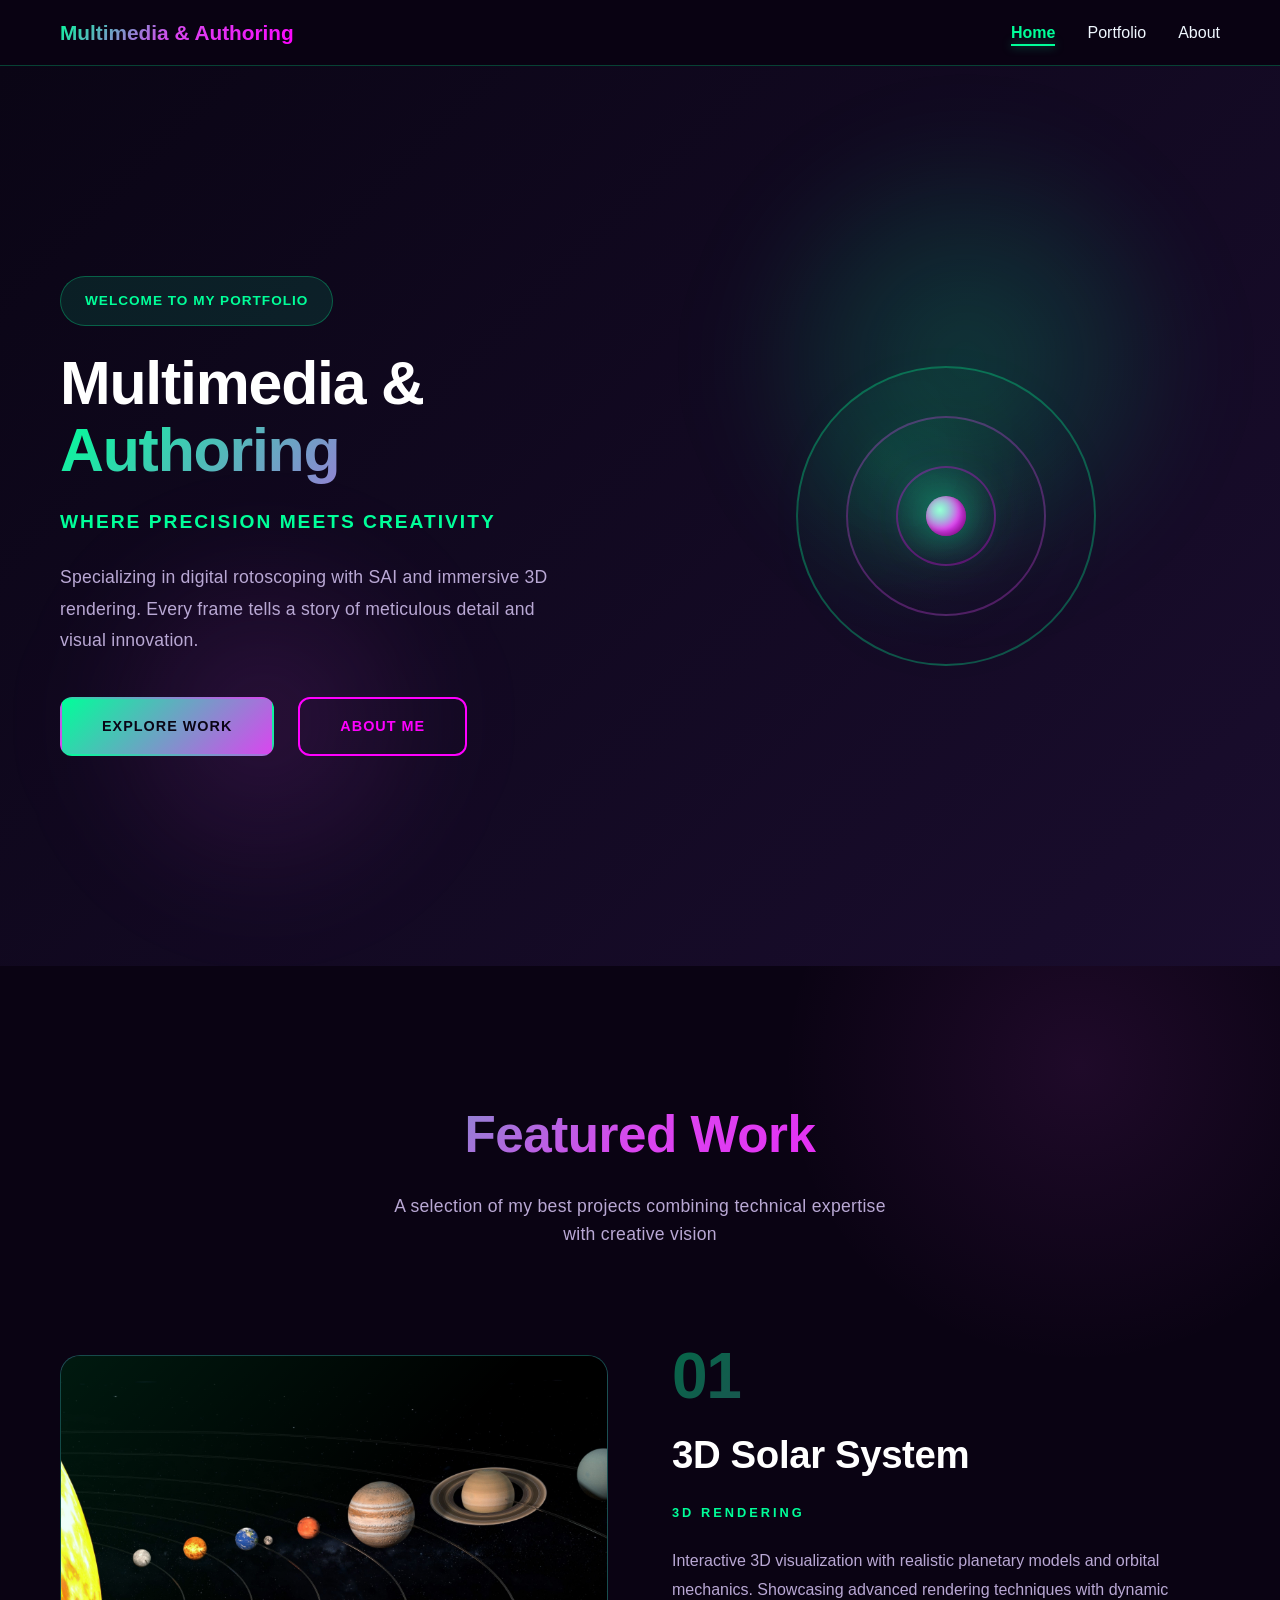
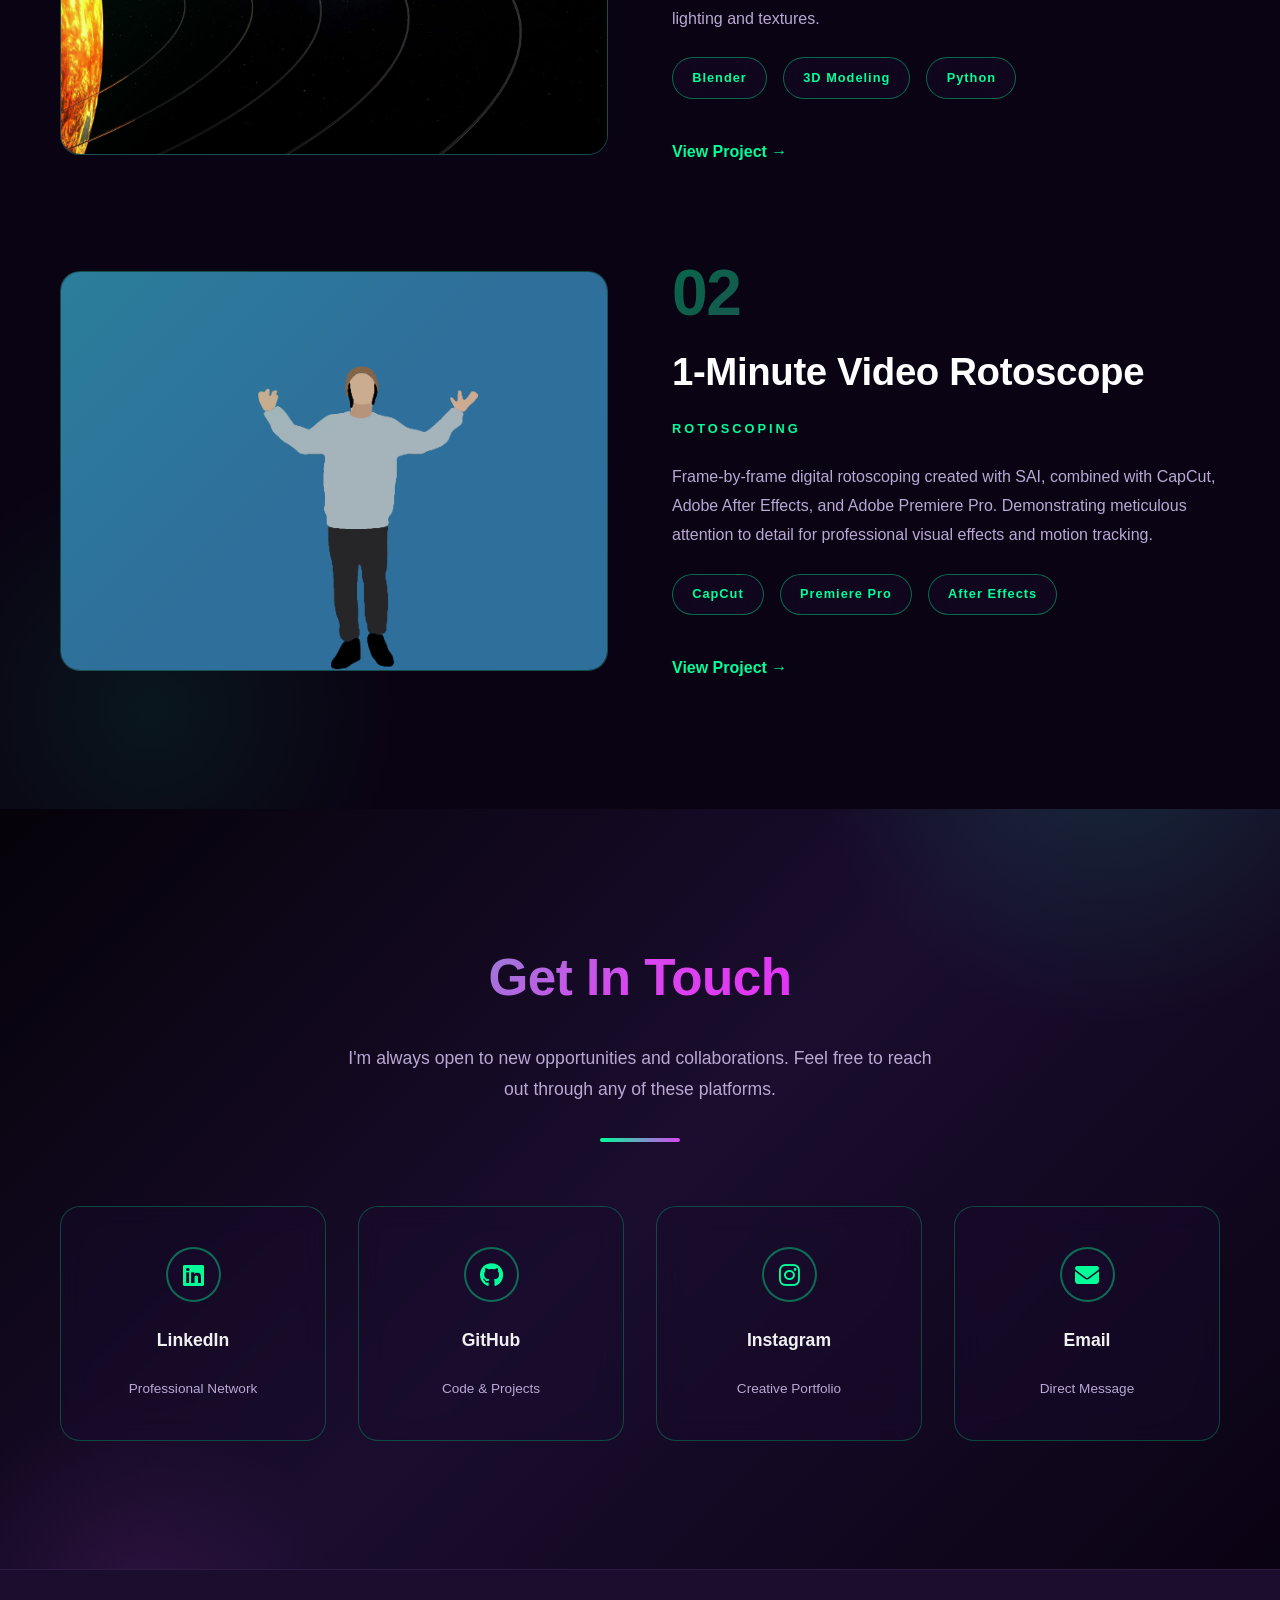
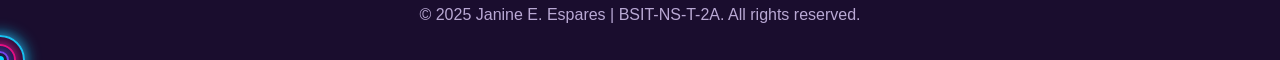
==== commit ed3c4df6: "Upgrade website design with futuristic space-themed interface - Integrated glassmorphism panels with" ====
--- a/index.html
+++ b/index.html
@@ -46,7 +46,9 @@
                     <div class="orbit orbit-1"></div>
                     <div class="orbit orbit-2"></div>
                     <div class="orbit orbit-3"></div>
-                    <div class="center-orb"></div>
+                    <div class="center-orb">
+                        <div class="orb-light"></div>
+                    </div>
                 </div>
             </div>
         </div>
--- a/style.css
+++ b/style.css
@@ -3,7 +3,8 @@
    =========================== */
 
 :root {
-    --primary-bg: #0a0515;
+    /* Refined Space-Tech Color Palette */
+    --primary-bg: #0a0313;
     --secondary-bg: #1a0d2e;
     --tertiary-bg: #2d1b47;
     --accent-color: #00ff99;
@@ -13,8 +14,21 @@
     --text-primary: #f0f8ff;
     --text-secondary: #b9a8d4;
     --border-color: #2d1b47;
+    
+    /* Glassmorphism & Depth */
+    --glass-bg: rgba(26, 13, 46, 0.45);
+    --glass-border: rgba(0, 255, 153, 0.25);
+    --glass-blur: 12px;
+    
+    /* Glow Effects */
+    --glow-cyan: rgba(0, 255, 153, 0.4);
+    --glow-magenta: rgba(217, 70, 239, 0.3);
+    --glow-purple: rgba(255, 0, 255, 0.25);
+    
+    /* Transitions */
     --transition: all 0.3s ease;
     --transition-slow: all 0.6s ease;
+    --transition-smooth: all 0.8s cubic-bezier(0.34, 1.56, 0.64, 1);
 }
 
 /* Smooth scrolling across all browsers */
@@ -51,13 +65,14 @@
 .navbar {
     position: sticky;
     top: 0;
-    background: rgba(10, 5, 21, 0.95);
-    backdrop-filter: blur(10px);
+    background: rgba(10, 3, 19, 0.85);
+    backdrop-filter: blur(var(--glass-blur));
+    -webkit-backdrop-filter: blur(var(--glass-blur));
     padding: 1rem 0;
-    border-bottom: 1px solid var(--border-color);
+    border-bottom: 1px solid var(--glass-border);
     z-index: 1000;
     transition: var(--transition);
-    box-shadow: 0 0 20px rgba(0, 255, 153, 0);
+    box-shadow: 0 8px 32px rgba(0, 255, 153, 0.05), inset 0 1px 0 rgba(0, 255, 153, 0.1);
 }
 
 .navbar-container {
@@ -162,11 +177,11 @@
     position: absolute;
     width: 500px;
     height: 500px;
-    background: radial-gradient(circle, rgba(0, 255, 153, 0.15) 0%, transparent 70%);
+    background: radial-gradient(circle, rgba(0, 255, 153, 0.2) 0%, transparent 70%);
     border-radius: 50%;
     top: 5%;
     right: 5%;
-    animation: float 8s ease-in-out infinite;
+    animation: nebulaDrift 12s ease-in-out infinite;
     filter: blur(40px);
 }
 
@@ -175,11 +190,11 @@
     position: absolute;
     width: 400px;
     height: 400px;
-    background: radial-gradient(circle, rgba(217, 70, 239, 0.12) 0%, transparent 70%);
+    background: radial-gradient(circle, rgba(217, 70, 239, 0.15) 0%, transparent 70%);
     border-radius: 50%;
     bottom: 5%;
     left: 5%;
-    animation: float 10s ease-in-out infinite reverse;
+    animation: nebulaDrift 14s ease-in-out infinite reverse;
     filter: blur(50px);
 }
 
@@ -225,10 +240,11 @@
 }
 
 .hero-title {
-    font-size: 3.5rem;
-    font-weight: 800;
-    line-height: 1.2;
-    color: #f0f0f0;
+    font-size: 3.8rem;
+    font-weight: 900;
+    line-height: 1.1;
+    color: #ffffff;
+    letter-spacing: -0.02em;
 }
 
 .gradient-text {
@@ -253,6 +269,7 @@
     color: var(--text-secondary);
     line-height: 1.8;
     max-width: 500px;
+    letter-spacing: 0.2px;
 }
 
 .hero-cta {
@@ -264,14 +281,16 @@
 
 .cta-button {
     padding: 1rem 2.5rem;
-    border-radius: 8px;
+    border-radius: 12px;
     font-weight: 700;
     text-decoration: none;
     text-transform: uppercase;
     letter-spacing: 1px;
     font-size: 0.9rem;
-    transition: var(--transition-slow);
+    transition: var(--transition-smooth);
     display: inline-block;
+    position: relative;
+    overflow: hidden;
 }
 
 .cta-button.primary {
@@ -281,8 +300,9 @@
 }
 
 .cta-button.primary:hover {
-    transform: translateY(-3px);
-    box-shadow: 0 20px 40px rgba(0, 255, 153, 0.4);
+    transform: translateY(-5px);
+    box-shadow: 0 25px 50px rgba(0, 255, 153, 0.4),
+                0 0 30px rgba(217, 70, 239, 0.3);
 }
 
 .cta-button.secondary {
@@ -292,8 +312,10 @@
 }
 
 .cta-button.secondary:hover {
-    background: rgba(255, 0, 255, 0.1);
-    box-shadow: 0 0 20px rgba(255, 0, 255, 0.3);
+    background: rgba(255, 0, 255, 0.15);
+    box-shadow: 0 15px 35px rgba(255, 0, 255, 0.3),
+                0 0 20px rgba(255, 0, 255, 0.25);
+    border-color: #ff00ff;
 }
 
 /* ===========================
@@ -322,6 +344,8 @@
     left: 50%;
     transform: translate(-50%, -50%);
     animation: rotate linear infinite;
+    background: radial-gradient(circle at 30% 30%, rgba(0, 255, 153, 0.08), transparent 70%);
+    filter: drop-shadow(0 0 15px rgba(0, 255, 153, 0.2));
 }
 
 .orbit-1 {
@@ -329,6 +353,7 @@
     height: 300px;
     border-color: rgba(0, 255, 153, 0.3);
     animation-duration: 8s;
+    animation: rotate 8s linear infinite, orbitGlow 4s ease-in-out infinite;
 }
 
 .orbit-2 {
@@ -337,6 +362,7 @@
     border-color: rgba(217, 70, 239, 0.3);
     animation-duration: 12s;
     animation-direction: reverse;
+    animation: rotate 12s linear infinite reverse, orbitGlow 5s ease-in-out infinite;
 }
 
 .orbit-3 {
@@ -344,6 +370,7 @@
     height: 100px;
     border-color: rgba(255, 0, 255, 0.3);
     animation-duration: 6s;
+    animation: rotate 6s linear infinite, orbitGlow 3s ease-in-out infinite;
 }
 
 @keyframes rotate {
@@ -352,6 +379,74 @@
     }
     to {
         transform: translate(-50%, -50%) rotate(360deg);
+    }
+}
+
+/* Enhanced Animations for Futuristic Feel */
+@keyframes glowPulse {
+    0%, 100% {
+        box-shadow: 0 0 20px rgba(0, 255, 153, 0.4);
+    }
+    50% {
+        box-shadow: 0 0 40px rgba(0, 255, 153, 0.8), 0 0 60px rgba(217, 70, 239, 0.5);
+    }
+}
+
+@keyframes orbitGlow {
+    0%, 100% {
+        border-color: rgba(0, 255, 153, 0.3);
+        box-shadow: 0 0 15px rgba(0, 255, 153, 0.2) inset;
+    }
+    50% {
+        border-color: rgba(0, 255, 153, 0.6);
+        box-shadow: 0 0 30px rgba(0, 255, 153, 0.4) inset;
+    }
+}
+
+@keyframes floatingElement {
+    0%, 100% {
+        transform: translateY(0px) translateX(0px);
+    }
+    25% {
+        transform: translateY(-15px) translateX(5px);
+    }
+    50% {
+        transform: translateY(-20px) translateX(-5px);
+    }
+    75% {
+        transform: translateY(-10px) translateX(8px);
+    }
+}
+
+@keyframes nebulaDrift {
+    0%, 100% {
+        transform: translate(0, 0) scale(1);
+    }
+    50% {
+        transform: translate(20px, -10px) scale(1.05);
+    }
+}
+
+@keyframes shimmerEdge {
+    0% {
+        border-color: rgba(0, 255, 153, 0.2);
+    }
+    50% {
+        border-color: rgba(0, 255, 153, 0.5);
+    }
+    100% {
+        border-color: rgba(0, 255, 153, 0.2);
+    }
+}
+
+@keyframes pulse {
+    0%, 100% {
+        box-shadow: 0 0 40px rgba(0, 255, 153, 0.6), 0 0 80px rgba(217, 70, 239, 0.3);
+        transform: scale(1);
+    }
+    50% {
+        box-shadow: 0 0 60px rgba(0, 255, 153, 0.8), 0 0 120px rgba(217, 70, 239, 0.5);
+        transform: scale(1.05);
     }
 }
 
@@ -382,13 +477,26 @@
     position: absolute;
     width: 40px;
     height: 40px;
-    background: linear-gradient(135deg, #00ff99, #d946ef);
+    background: radial-gradient(circle at 35% 35%, #00ff99, #d946ef, #ff00ff);
     border-radius: 50%;
     top: 50%;
     left: 50%;
     transform: translate(-50%, -50%);
-    box-shadow: 0 0 40px rgba(0, 255, 153, 0.6), 0 0 80px rgba(217, 70, 239, 0.3);
+    box-shadow: 0 0 40px rgba(0, 255, 153, 0.6), 
+                0 0 80px rgba(217, 70, 239, 0.4),
+                inset -2px -2px 8px rgba(0, 0, 0, 0.5),
+                inset 2px 2px 8px rgba(255, 255, 255, 0.1);
     animation: pulse 2s ease-in-out infinite;
+}
+
+.orb-light {
+    position: absolute;
+    width: 100%;
+    height: 100%;
+    border-radius: 50%;
+    background: radial-gradient(circle at 35% 35%, rgba(255, 255, 255, 0.6), transparent 60%);
+    top: 0;
+    left: 0;
 }
 
 
@@ -572,8 +680,8 @@
 }
 
 .page-title {
-    font-size: 3rem;
-    font-weight: 800;
+    font-size: 3.2rem;
+    font-weight: 900;
     margin-bottom: 1rem;
     background: linear-gradient(135deg, #00ff99, #d946ef, #ff00ff);
     background-size: 300% 300%;
@@ -581,6 +689,7 @@
     -webkit-text-fill-color: transparent;
     background-clip: text;
     animation: gradientShift 8s ease infinite;
+    letter-spacing: -0.01em;
 }
 
 .page-subtitle {
@@ -1101,8 +1210,8 @@
 }
 
 .section-title {
-    font-size: 2.5rem;
-    font-weight: 700;
+    font-size: 2.8rem;
+    font-weight: 900;
     text-align: center;
     margin-bottom: 0.5rem;
     background: linear-gradient(135deg, #00ff99, #d946ef, #ff00ff);
@@ -1110,6 +1219,7 @@
     -webkit-text-fill-color: transparent;
     background-clip: text;
     animation: gradientShift 6s ease infinite;
+    letter-spacing: -0.01em;
 }
 
 .section-subtitle {
@@ -1131,18 +1241,22 @@
    =========================== */
 
 .project-card {
-    background: var(--secondary-bg);
-    border: 1px solid var(--border-color);
-    border-radius: 12px;
+    background: var(--glass-bg);
+    backdrop-filter: blur(var(--glass-blur));
+    -webkit-backdrop-filter: blur(var(--glass-blur));
+    border: 1px solid var(--glass-border);
+    border-radius: 16px;
     overflow: hidden;
     transition: var(--transition-slow);
     animation: slideUp 0.6s ease-out;
 }
 
 .project-card:hover {
-    transform: translateY(-10px);
-    border-color: #00ff99;
-    box-shadow: 0 20px 40px rgba(0, 255, 153, 0.25), 0 0 30px rgba(217, 70, 239, 0.15);
+    transform: translateY(-15px);
+    border-color: rgba(0, 255, 153, 0.6);
+    box-shadow: 0 25px 50px rgba(0, 255, 153, 0.25), 
+                0 0 30px rgba(217, 70, 239, 0.2),
+                inset 0 1px 0 rgba(0, 255, 153, 0.2);
 }
 
 .project-image {
@@ -1234,11 +1348,11 @@
 .btn {
     display: inline-block;
     padding: 0.8rem 2rem;
-    border: 2px solid #00ff99;
-    border-radius: 6px;
+    border: 1.5px solid #00ff99;
+    border-radius: 8px;
     text-decoration: none;
     font-weight: 600;
-    transition: var(--transition);
+    transition: var(--transition-smooth);
     cursor: pointer;
     text-transform: uppercase;
     letter-spacing: 1px;
@@ -1252,8 +1366,9 @@
 
 .btn-primary:hover {
     background: linear-gradient(135deg, #00ff99, #d946ef);
-    color: #0a0515;
-    box-shadow: 0 0 30px rgba(0, 255, 153, 0.4);
+    color: #0a0313;
+    box-shadow: 0 15px 40px rgba(0, 255, 153, 0.4),
+                0 0 30px rgba(217, 70, 239, 0.3);
     border-color: #d946ef;
 }
 
@@ -1306,9 +1421,11 @@
 }
 
 .skill-item {
-    background: var(--secondary-bg);
-    border: 1px solid var(--border-color);
-    border-radius: 12px;
+    background: var(--glass-bg);
+    backdrop-filter: blur(var(--glass-blur));
+    -webkit-backdrop-filter: blur(var(--glass-blur));
+    border: 1px solid var(--glass-border);
+    border-radius: 16px;
     padding: 2rem;
     text-align: center;
     transition: var(--transition-slow);
@@ -1316,9 +1433,11 @@
 }
 
 .skill-item:hover {
-    transform: translateY(-10px);
-    border-color: #d946ef;
-    box-shadow: 0 15px 35px rgba(217, 70, 239, 0.25);
+    transform: translateY(-12px);
+    border-color: rgba(217, 70, 239, 0.6);
+    box-shadow: 0 20px 50px rgba(217, 70, 239, 0.25),
+                0 0 30px rgba(0, 255, 153, 0.15),
+                inset 0 1px 0 rgba(0, 255, 153, 0.2);
 }
 
 .skill-item i {
@@ -1326,7 +1445,7 @@
     color: #00ff99;
     margin-bottom: 1rem;
     display: block;
-    animation: float 4s ease-in-out infinite;
+    animation: floatingElement 5s ease-in-out infinite;
 }
 
 .skill-item h4 {
@@ -1357,17 +1476,20 @@
 }
 
 .experience-list li {
-    background: var(--secondary-bg);
+    background: var(--glass-bg);
+    backdrop-filter: blur(var(--glass-blur));
+    -webkit-backdrop-filter: blur(var(--glass-blur));
     border-left: 4px solid #00ff99;
     padding: 1.5rem;
     margin-bottom: 1.5rem;
-    border-radius: 6px;
-    transition: var(--transition);
+    border-radius: 8px;
+    transition: var(--transition-smooth);
 }
 
 .experience-list li:hover {
-    transform: translateX(10px);
-    box-shadow: 0 10px 25px rgba(0, 255, 153, 0.2);
+    transform: translateX(12px);
+    box-shadow: 0 12px 30px rgba(0, 255, 153, 0.25),
+                inset 0 1px 0 rgba(0, 255, 153, 0.2);
 }
 
 .experience-list strong {
@@ -1398,11 +1520,12 @@
     position: absolute;
     width: 600px;
     height: 600px;
-    background: radial-gradient(circle, rgba(217, 70, 239, 0.08) 0%, transparent 70%);
+    background: radial-gradient(circle, rgba(217, 70, 239, 0.1) 0%, transparent 70%);
     border-radius: 50%;
     top: -200px;
     right: -100px;
     pointer-events: none;
+    animation: nebulaDrift 20s ease-in-out infinite;
 }
 
 .featured-projects::after {
@@ -1410,11 +1533,12 @@
     position: absolute;
     width: 500px;
     height: 500px;
-    background: radial-gradient(circle, rgba(0, 255, 153, 0.06) 0%, transparent 70%);
+    background: radial-gradient(circle, rgba(0, 255, 153, 0.08) 0%, transparent 70%);
     border-radius: 50%;
     bottom: -150px;
     left: -100px;
     pointer-events: none;
+    animation: nebulaDrift 22s ease-in-out infinite reverse;
 }
 
 .section-header {
@@ -1425,14 +1549,15 @@
 }
 
 .featured-title {
-    font-size: 3rem;
-    font-weight: 800;
+    font-size: 3.2rem;
+    font-weight: 900;
     margin-bottom: 1rem;
     background: linear-gradient(135deg, #00ff99, #d946ef, #ff00ff);
     -webkit-background-clip: text;
     -webkit-text-fill-color: transparent;
     background-clip: text;
     animation: gradientShift 6s ease infinite;
+    letter-spacing: -0.01em;
 }
 
 .section-description {
@@ -1440,6 +1565,7 @@
     color: var(--text-secondary);
     max-width: 500px;
     margin: 0 auto;
+    letter-spacing: 0.3px;
 }
 
 .projects-showcase {
@@ -1455,6 +1581,7 @@
     grid-template-columns: 1fr 1fr;
     gap: 4rem;
     align-items: center;
+    transition: var(--transition-smooth);
 }
 
 .project-showcase-item.right {
@@ -1469,9 +1596,11 @@
 .showcase-image {
     position: relative;
     height: 400px;
-    border-radius: 16px;
+    border-radius: 20px;
     overflow: hidden;
     background: linear-gradient(135deg, rgba(45, 27, 71, 0.8) 0%, rgba(26, 13, 46, 0.6) 100%);
+    border: 1px solid var(--glass-border);
+    transition: var(--transition-slow);
 }
 
 .project-image-featured {
@@ -1511,14 +1640,16 @@
     -webkit-text-fill-color: transparent;
     background-clip: text;
     line-height: 1;
-    opacity: 0.5;
+    opacity: 0.4;
+    letter-spacing: -0.02em;
 }
 
 .showcase-title {
-    font-size: 2.2rem;
-    font-weight: 800;
-    color: #f0f0f0;
+    font-size: 2.4rem;
+    font-weight: 900;
+    color: #ffffff;
     line-height: 1.2;
+    letter-spacing: -0.01em;
 }
 
 .showcase-category {
@@ -1542,36 +1673,39 @@
 }
 
 .tech-badge {
-    background: rgba(0, 255, 153, 0.12);
-    border: 1px solid rgba(0, 255, 153, 0.3);
+    background: var(--glass-bg);
+    backdrop-filter: blur(var(--glass-blur));
+    -webkit-backdrop-filter: blur(var(--glass-blur));
+    border: 1px solid rgba(0, 255, 153, 0.4);
     color: #00ff99;
     padding: 0.6rem 1.2rem;
     border-radius: 25px;
     font-size: 0.8rem;
     font-weight: 600;
     letter-spacing: 1px;
-    transition: var(--transition);
+    transition: var(--transition-smooth);
 }
 
 .tech-badge:hover {
-    background: rgba(0, 255, 153, 0.2);
+    background: var(--glass-bg);
     border-color: #00ff99;
-    transform: translateY(-2px);
+    transform: translateY(-3px);
+    box-shadow: 0 8px 20px rgba(0, 255, 153, 0.3);
 }
 
 .project-link {
     text-decoration: none;
     color: inherit;
     cursor: pointer;
-    transition: var(--transition);
+    transition: var(--transition-smooth);
 }
 
 .project-link:hover {
-    transform: scale(1.02);
+    transform: scale(1.01);
 }
 
 .project-link:hover .showcase-image {
-    box-shadow: 0 20px 60px rgba(255, 0, 110, 0.3);
+    box-shadow: 0 30px 70px rgba(0, 255, 153, 0.3), 0 0 40px rgba(217, 70, 239, 0.2);
 }
 
 .view-project {
@@ -1639,12 +1773,15 @@
     margin: 0 auto;
     border-radius: 50%;
     background: radial-gradient(circle at 30% 30%, rgba(0, 255, 153, 0.15), transparent 70%);
-    border: 2px solid #00ff99;
+    border: 2px solid rgba(0, 255, 153, 0.5);
     display: flex;
     align-items: center;
     justify-content: center;
-    box-shadow: 0 0 40px rgba(0, 255, 153, 0.3), 
-                inset 0 0 40px rgba(217, 70, 239, 0.1);
+    box-shadow: 0 0 50px rgba(0, 255, 153, 0.3), 
+                inset 0 0 50px rgba(217, 70, 239, 0.15),
+                inset 0 1px 0 rgba(0, 255, 153, 0.3);
+    backdrop-filter: blur(var(--glass-blur));
+    -webkit-backdrop-filter: blur(var(--glass-blur));
 }
 
 .orbit-bg {
@@ -1678,8 +1815,10 @@
     justify-content: center;
     font-size: 5rem;
     color: #00ff99;
-    background: linear-gradient(135deg, rgba(217, 70, 239, 0.2) 0%, rgba(0, 255, 153, 0.1) 100%);
-    border: 2px solid #00ff99;
+    background: linear-gradient(135deg, rgba(217, 70, 239, 0.15) 0%, rgba(0, 255, 153, 0.1) 100%);
+    border: 2px solid rgba(0, 255, 153, 0.4);
+    box-shadow: 0 0 30px rgba(0, 255, 153, 0.2),
+                inset 0 0 30px rgba(217, 70, 239, 0.1);
 }
 
 .profile-accent {
@@ -1687,12 +1826,12 @@
     width: 100px;
     height: 100px;
     background: linear-gradient(135deg, #00ff99, #d946ef);
-    border-radius: 12px;
+    border-radius: 16px;
     bottom: -20px;
     right: -30px;
-    opacity: 0.3;
+    opacity: 0.25;
     transform: rotate(45deg);
-    animation: float 6s ease-in-out infinite;
+    animation: floatingElement 7s ease-in-out infinite;
 }
 
 /* Right Side: Content */
@@ -1717,11 +1856,12 @@
 }
 
 .about-name-large {
-    font-size: 3.5rem;
+    font-size: 3.6rem;
     font-weight: 900;
-    color: var(--text-primary);
+    color: #ffffff;
     margin: 0;
-    line-height: 1.1;
+    line-height: 1;
+    letter-spacing: -0.02em;
 }
 
 .role-text {
@@ -1736,8 +1876,10 @@
 .status-badge {
     display: inline-block;
     padding: 0.6rem 1.2rem;
-    background: linear-gradient(135deg, rgba(0, 255, 153, 0.15), rgba(217, 70, 239, 0.15));
-    border: 1px solid #00ff99;
+    background: var(--glass-bg);
+    backdrop-filter: blur(var(--glass-blur));
+    -webkit-backdrop-filter: blur(var(--glass-blur));
+    border: 1px solid rgba(0, 255, 153, 0.4);
     border-radius: 50px;
     font-size: 0.85rem;
     color: #00ff99;
@@ -1763,17 +1905,20 @@
 
 .learning-block {
     padding: 1.5rem;
-    border: 1px solid var(--border-color);
-    border-radius: 8px;
-    background: rgba(26, 13, 46, 0.5);
-    backdrop-filter: blur(5px);
-    transition: var(--transition);
+    border: 1px solid var(--glass-border);
+    border-radius: 12px;
+    background: var(--glass-bg);
+    backdrop-filter: blur(var(--glass-blur));
+    -webkit-backdrop-filter: blur(var(--glass-blur));
+    transition: var(--transition-smooth);
 }
 
 .learning-block:hover {
-    border-color: #00ff99;
-    background: rgba(0, 255, 153, 0.08);
-    transform: translateY(-5px);
+    border-color: rgba(0, 255, 153, 0.5);
+    background: var(--glass-bg);
+    transform: translateY(-8px);
+    box-shadow: 0 15px 35px rgba(0, 255, 153, 0.15),
+                inset 0 1px 0 rgba(0, 255, 153, 0.25);
 }
 
 .block-icon {
@@ -1820,21 +1965,24 @@
     display: flex;
     align-items: center;
     justify-content: center;
-    border: 1.5px solid var(--border-color);
+    border: 1.5px solid var(--glass-border);
     border-radius: 50%;
     color: var(--text-primary);
     text-decoration: none;
     font-size: 1.2rem;
-    transition: var(--transition);
-    background: rgba(26, 13, 46, 0.5);
+    transition: var(--transition-smooth);
+    background: var(--glass-bg);
+    backdrop-filter: blur(var(--glass-blur));
+    -webkit-backdrop-filter: blur(var(--glass-blur));
 }
 
 .social-icon-unique:hover {
     border-color: #00ff99;
     color: #00ff99;
-    background: rgba(0, 255, 153, 0.1);
-    transform: translateY(-5px);
-    box-shadow: 0 10px 20px rgba(0, 255, 153, 0.2);
+    background: var(--glass-bg);
+    transform: translateY(-8px);
+    box-shadow: 0 12px 25px rgba(0, 255, 153, 0.3),
+                inset 0 1px 0 rgba(0, 255, 153, 0.3);
 }
 
 .contact {
@@ -1878,7 +2026,7 @@
 
 .contact-unique {
     padding: 8rem 0;
-    background: linear-gradient(135deg, #050209 0%, #1a0d2e 50%, #0a0515 100%);
+    background: linear-gradient(135deg, #050209 0%, #1a0d2e 50%, #0a0313 100%);
     position: relative;
     overflow: hidden;
 }
@@ -1890,9 +2038,10 @@
     right: -10%;
     width: 600px;
     height: 600px;
-    background: radial-gradient(circle, rgba(0, 255, 153, 0.1) 0%, transparent 70%);
+    background: radial-gradient(circle, rgba(0, 255, 153, 0.12) 0%, transparent 70%);
     border-radius: 50%;
     pointer-events: none;
+    animation: nebulaDrift 20s ease-in-out infinite;
 }
 
 .contact-unique::after {
@@ -1905,6 +2054,7 @@
     background: radial-gradient(circle, rgba(217, 70, 239, 0.1) 0%, transparent 70%);
     border-radius: 50%;
     pointer-events: none;
+    animation: nebulaDrift 22s ease-in-out infinite reverse;
 }
 
 .contact-wrapper {
@@ -1918,12 +2068,13 @@
 }
 
 .contact-title {
-    font-size: 3rem;
+    font-size: 3.2rem;
     margin-bottom: 1.5rem;
     background: linear-gradient(135deg, #00ff99, #d946ef, #ff00ff);
     -webkit-background-clip: text;
     -webkit-text-fill-color: transparent;
     background-clip: text;
+    letter-spacing: -0.01em;
 }
 
 .contact-subtitle {
@@ -1950,12 +2101,14 @@
 }
 
 .social-card {
-    background: rgba(26, 13, 46, 0.4);
-    border: 1px solid rgba(0, 255, 153, 0.2);
-    border-radius: 16px;
+    background: var(--glass-bg);
+    backdrop-filter: blur(var(--glass-blur));
+    -webkit-backdrop-filter: blur(var(--glass-blur));
+    border: 1px solid var(--glass-border);
+    border-radius: 20px;
     padding: 2.5rem 1.5rem;
     text-decoration: none;
-    transition: var(--transition);
+    transition: var(--transition-smooth);
     display: flex;
     flex-direction: column;
     align-items: center;
@@ -1978,10 +2131,12 @@
 }
 
 .social-card:hover {
-    border-color: #00ff99;
+    border-color: rgba(0, 255, 153, 0.6);
     background: rgba(26, 13, 46, 0.8);
-    transform: translateY(-15px);
-    box-shadow: 0 20px 50px rgba(0, 255, 153, 0.2), inset 0 1px 0 rgba(0, 255, 153, 0.2);
+    transform: translateY(-20px) scale(1.02);
+    box-shadow: 0 30px 60px rgba(0, 255, 153, 0.25), 
+                0 0 40px rgba(217, 70, 239, 0.2),
+                inset 0 1px 0 rgba(0, 255, 153, 0.3);
 }
 
 .social-card:hover::before {
@@ -1994,19 +2149,22 @@
     display: flex;
     align-items: center;
     justify-content: center;
-    background: linear-gradient(135deg, rgba(0, 255, 153, 0.15) 0%, rgba(217, 70, 239, 0.15) 100%);
-    border: 2px solid rgba(0, 255, 153, 0.3);
+    background: var(--glass-bg);
+    backdrop-filter: blur(var(--glass-blur));
+    -webkit-backdrop-filter: blur(var(--glass-blur));
+    border: 2px solid rgba(0, 255, 153, 0.4);
     border-radius: 50%;
     font-size: 1.5rem;
     color: #00ff99;
-    transition: var(--transition);
+    transition: var(--transition-smooth);
 }
 
 .social-card:hover .social-card-icon {
-    background: linear-gradient(135deg, rgba(0, 255, 153, 0.3) 0%, rgba(217, 70, 239, 0.3) 100%);
+    background: var(--glass-bg);
     border-color: #00ff99;
     color: #d946ef;
-    transform: scale(1.15) rotate(10deg);
+    transform: scale(1.2) rotate(15deg);
+    box-shadow: 0 0 25px rgba(0, 255, 153, 0.4);
 }
 
 .social-card h3 {
@@ -2106,16 +2264,20 @@
     font-weight: 700;
     font-size: 1rem;
     margin-top: 1.5rem;
-    transition: var(--transition);
+    transition: var(--transition-smooth);
     padding: 0.75rem 1.5rem;
-    border: 2px solid rgba(0, 255, 153, 0.3);
+    border: 1.5px solid var(--glass-border);
     border-radius: 25px;
+    background: var(--glass-bg);
+    backdrop-filter: blur(var(--glass-blur));
+    -webkit-backdrop-filter: blur(var(--glass-blur));
 }
 
 .reference-link:hover {
     color: #d946ef;
     border-color: #d946ef;
-    background: rgba(217, 70, 239, 0.1);
+    background: rgba(217, 70, 239, 0.12);
+    box-shadow: 0 8px 20px rgba(217, 70, 239, 0.25);
 }
 
 /* ===========================
@@ -2236,37 +2398,43 @@
 }
 
 .tutorial-step {
-    background: rgba(26, 13, 46, 0.6);
-    border: 1px solid rgba(0, 255, 153, 0.15);
-    border-radius: 12px;
+    background: var(--glass-bg);
+    backdrop-filter: blur(var(--glass-blur));
+    -webkit-backdrop-filter: blur(var(--glass-blur));
+    border: 1px solid var(--glass-border);
+    border-radius: 16px;
     padding: 2rem;
-    transition: var(--transition);
+    transition: var(--transition-smooth);
     display: flex;
     gap: 1.5rem;
 }
 
 .tutorial-step:hover {
-    border-color: rgba(0, 255, 153, 0.4);
-    background: rgba(26, 13, 46, 0.9);
-    transform: translateY(-5px);
-    box-shadow: 0 10px 30px rgba(0, 255, 153, 0.15);
+    border-color: rgba(0, 255, 153, 0.5);
+    background: var(--glass-bg);
+    transform: translateY(-8px);
+    box-shadow: 0 15px 40px rgba(0, 255, 153, 0.2),
+                inset 0 1px 0 rgba(0, 255, 153, 0.25);
 }
 
 .tutorial-step-video {
-    background: rgba(26, 13, 46, 0.6);
-    border: 1px solid rgba(0, 255, 153, 0.15);
-    border-radius: 12px;
+    background: var(--glass-bg);
+    backdrop-filter: blur(var(--glass-blur));
+    -webkit-backdrop-filter: blur(var(--glass-blur));
+    border: 1px solid var(--glass-border);
+    border-radius: 16px;
     padding: 2rem;
-    transition: var(--transition);
+    transition: var(--transition-smooth);
     display: flex;
     gap: 1.5rem;
 }
 
 .tutorial-step-video:hover {
-    border-color: rgba(0, 255, 153, 0.4);
-    background: rgba(26, 13, 46, 0.9);
-    transform: translateY(-5px);
-    box-shadow: 0 10px 30px rgba(0, 255, 153, 0.15);
+    border-color: rgba(0, 255, 153, 0.5);
+    background: var(--glass-bg);
+    transform: translateY(-8px);
+    box-shadow: 0 15px 40px rgba(0, 255, 153, 0.2),
+                inset 0 1px 0 rgba(0, 255, 153, 0.25);
 }
 
 .step-video-content {
@@ -2341,17 +2509,20 @@
 }
 
 .progress-week {
-    background: rgba(26, 13, 46, 0.6);
-    border: 1px solid rgba(0, 255, 153, 0.15);
-    border-radius: 12px;
+    background: var(--glass-bg);
+    backdrop-filter: blur(var(--glass-blur));
+    -webkit-backdrop-filter: blur(var(--glass-blur));
+    border: 1px solid var(--glass-border);
+    border-radius: 16px;
     padding: 2.5rem;
-    transition: var(--transition);
+    transition: var(--transition-smooth);
 }
 
 .progress-week:hover {
-    border-color: rgba(0, 255, 153, 0.4);
-    background: rgba(26, 13, 46, 0.9);
-    box-shadow: 0 10px 30px rgba(0, 255, 153, 0.15);
+    border-color: rgba(0, 255, 153, 0.5);
+    background: var(--glass-bg);
+    box-shadow: 0 15px 40px rgba(0, 255, 153, 0.2),
+                inset 0 1px 0 rgba(0, 255, 153, 0.25);
 }
 
 .week-marker {
@@ -2413,19 +2584,22 @@
 }
 
 .weekly-video-card {
-    background: rgba(26, 13, 46, 0.6);
-    border: 1px solid rgba(0, 255, 153, 0.15);
-    border-radius: 12px;
+    background: var(--glass-bg);
+    backdrop-filter: blur(var(--glass-blur));
+    -webkit-backdrop-filter: blur(var(--glass-blur));
+    border: 1px solid var(--glass-border);
+    border-radius: 16px;
     padding: 1.5rem;
-    transition: var(--transition);
+    transition: var(--transition-smooth);
     overflow: hidden;
 }
 
 .weekly-video-card:hover {
-    border-color: rgba(0, 255, 153, 0.4);
-    background: rgba(26, 13, 46, 0.9);
-    box-shadow: 0 10px 30px rgba(0, 255, 153, 0.15);
-    transform: translateY(-5px);
+    border-color: rgba(0, 255, 153, 0.5);
+    background: var(--glass-bg);
+    box-shadow: 0 15px 40px rgba(0, 255, 153, 0.2),
+                inset 0 1px 0 rgba(0, 255, 153, 0.25);
+    transform: translateY(-8px);
 }
 
 .week-number {
@@ -2470,12 +2644,14 @@
 }
 
 .tool-card {
-    background: linear-gradient(135deg, rgba(0, 255, 153, 0.1) 0%, rgba(217, 70, 239, 0.1) 100%);
-    border: 2px solid rgba(0, 255, 153, 0.2);
-    border-radius: 16px;
+    background: linear-gradient(135deg, rgba(0, 255, 153, 0.08) 0%, rgba(217, 70, 239, 0.08) 100%);
+    backdrop-filter: blur(var(--glass-blur));
+    -webkit-backdrop-filter: blur(var(--glass-blur));
+    border: 1.5px solid rgba(0, 255, 153, 0.3);
+    border-radius: 20px;
     padding: 3rem;
     text-align: center;
-    transition: var(--transition-slow);
+    transition: var(--transition-smooth);
     display: flex;
     flex-direction: column;
     align-items: center;
@@ -2505,10 +2681,12 @@
 }
 
 .tool-card:hover {
-    border-color: rgba(0, 255, 153, 0.6);
-    background: linear-gradient(135deg, rgba(0, 255, 153, 0.2) 0%, rgba(217, 70, 239, 0.2) 100%);
-    transform: translateY(-15px) scale(1.02);
-    box-shadow: 0 30px 60px rgba(0, 255, 153, 0.25), 0 0 40px rgba(255, 0, 255, 0.15);
+    border-color: rgba(0, 255, 153, 0.7);
+    background: linear-gradient(135deg, rgba(0, 255, 153, 0.15) 0%, rgba(217, 70, 239, 0.15) 100%);
+    transform: translateY(-20px) scale(1.03);
+    box-shadow: 0 35px 70px rgba(0, 255, 153, 0.3), 
+                0 0 50px rgba(217, 70, 239, 0.2),
+                inset 0 1px 0 rgba(0, 255, 153, 0.3);
 }
 
 .tool-card h3 {
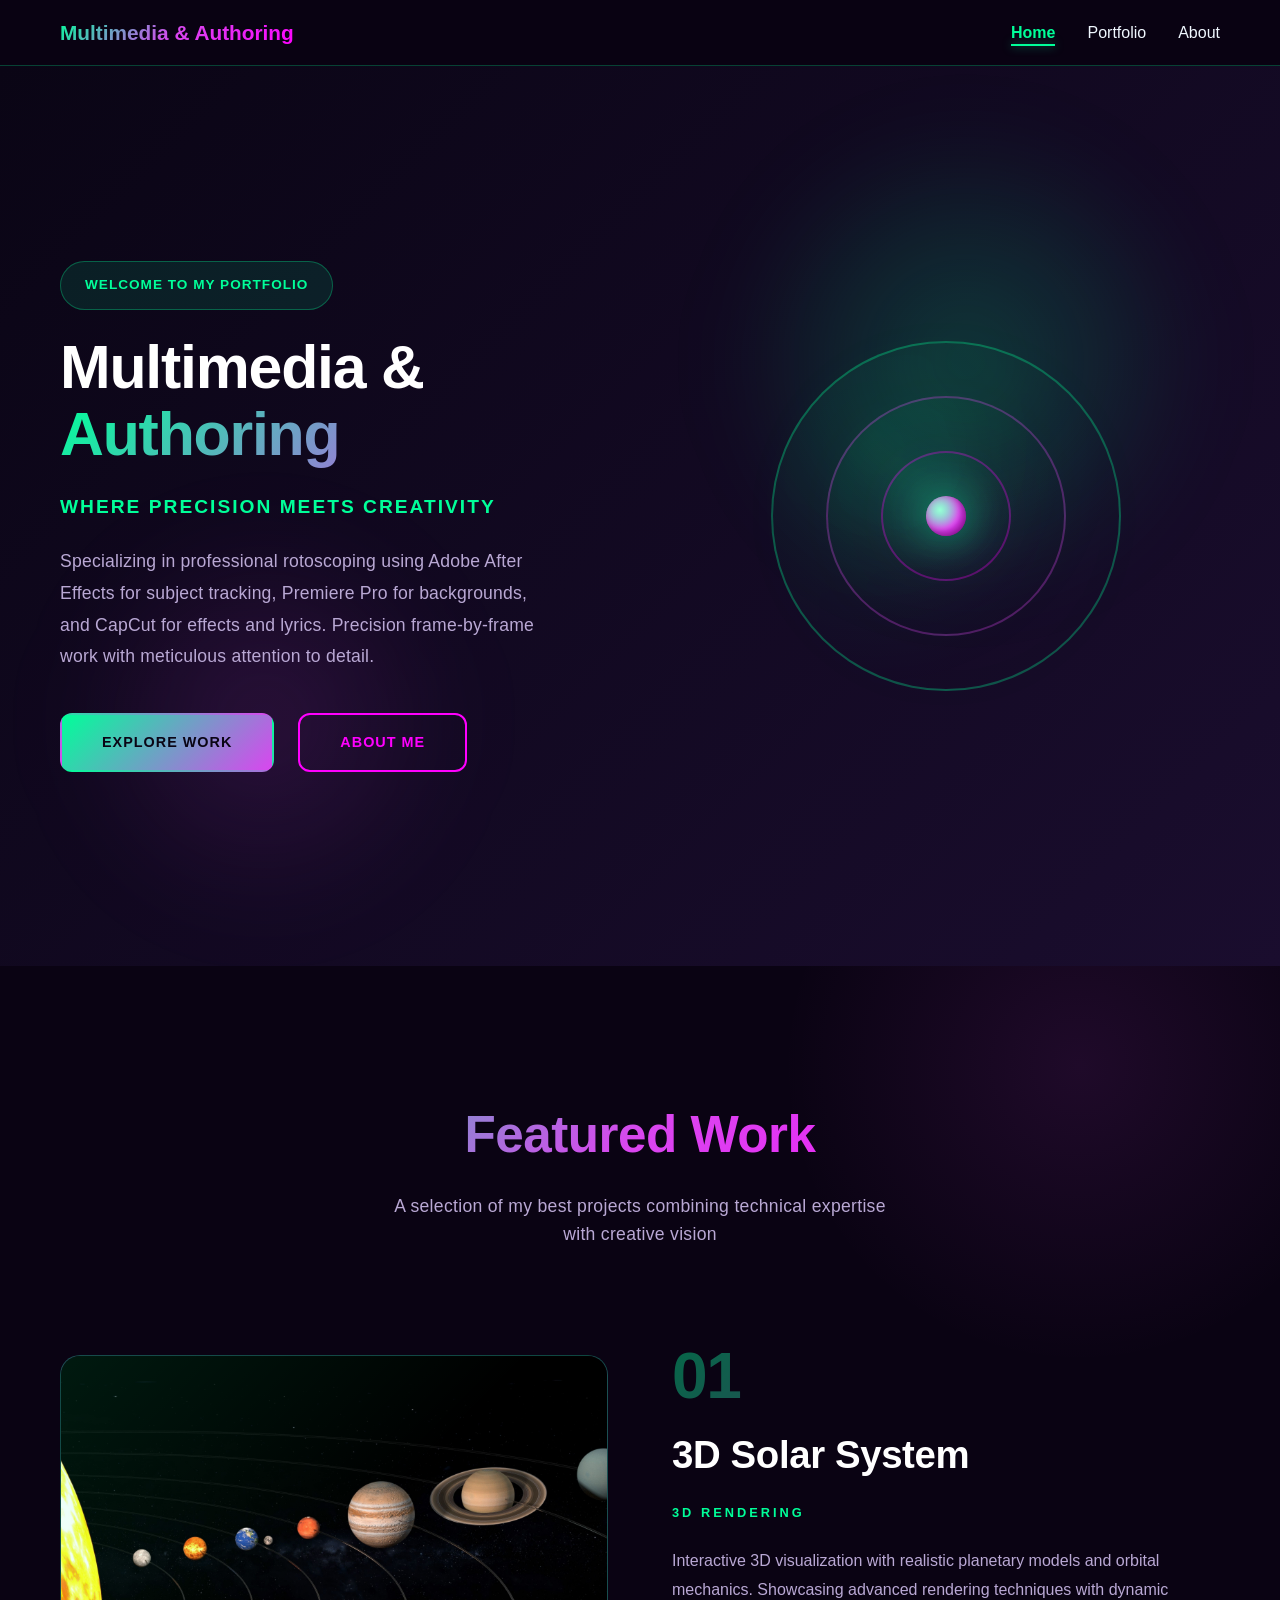
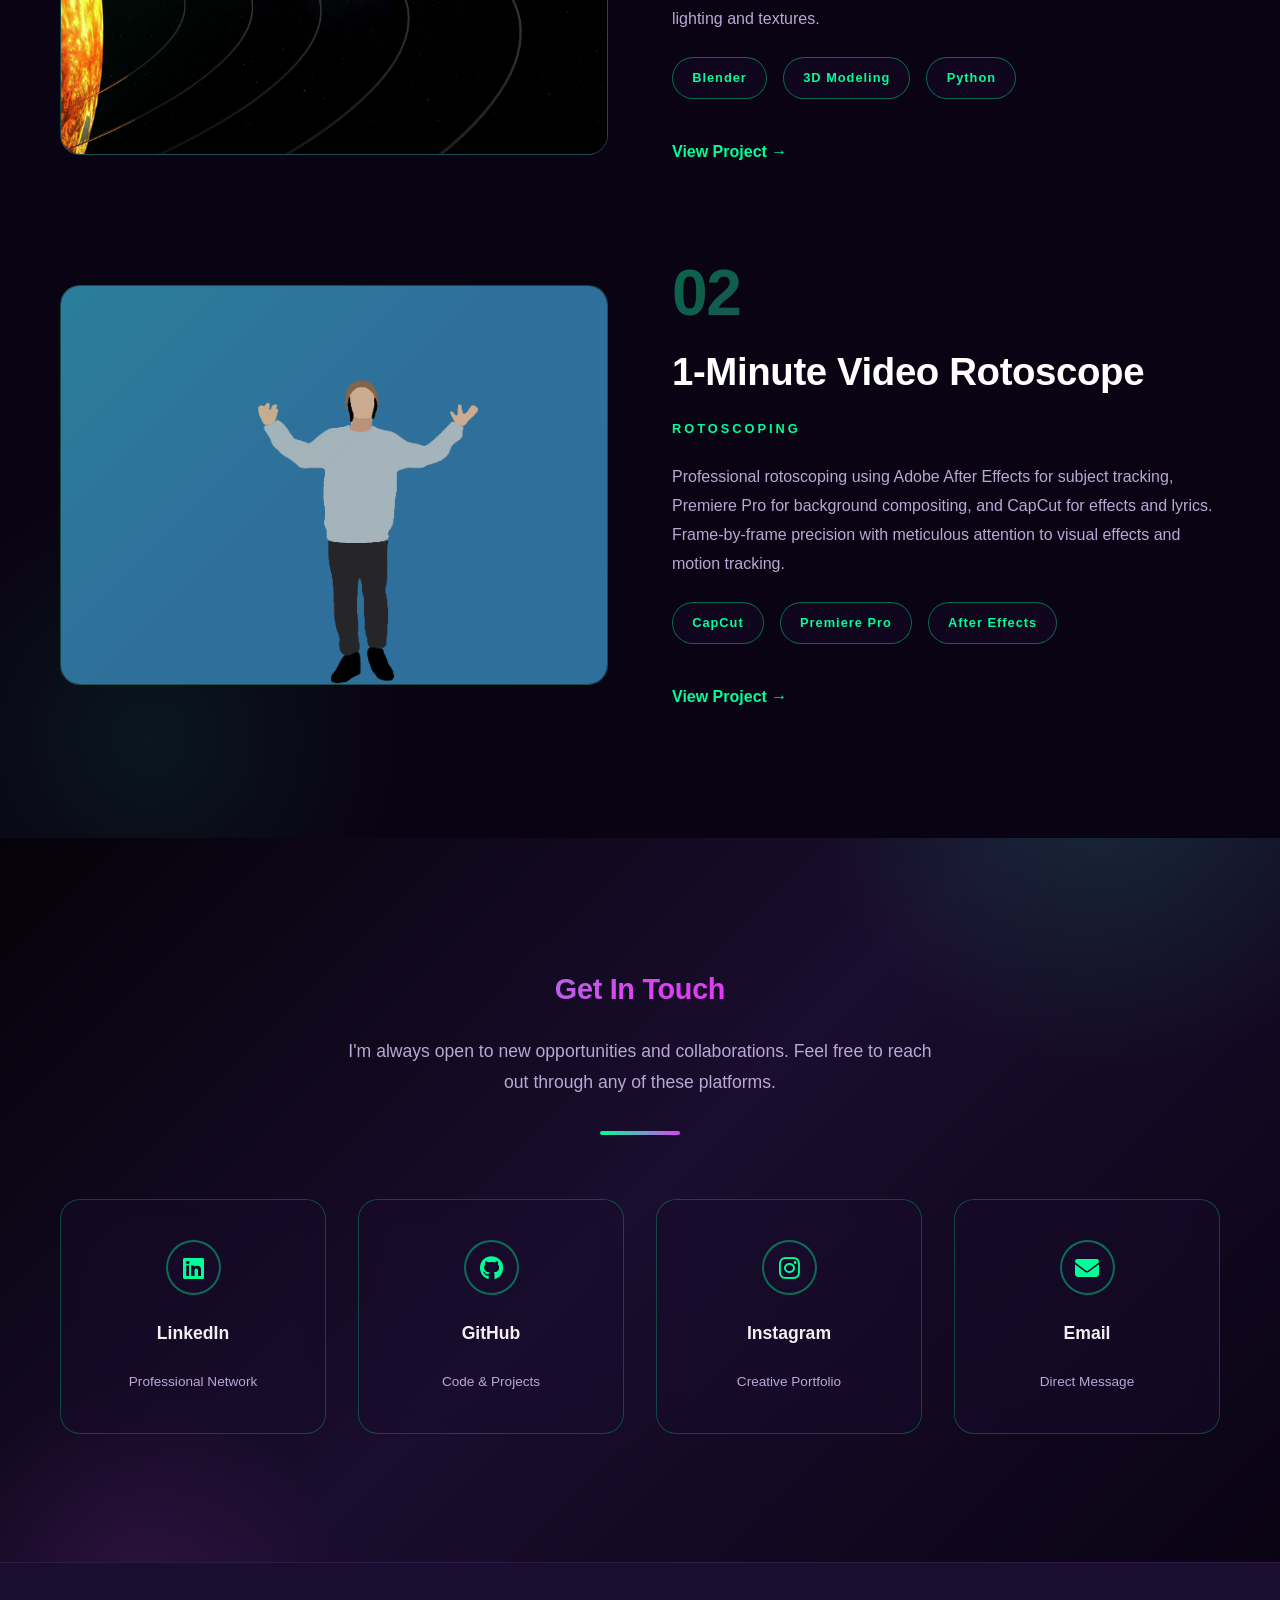
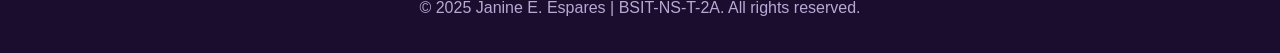
==== commit 3c30ce13: "Update index.html descriptions to focus on rotoscoping with After Effects, Premiere Pro, and CapCut" ====
--- a/index.html
+++ b/index.html
@@ -34,7 +34,7 @@
                     Where precision meets creativity
                 </p>
                 <p class="hero-description fade-in-delay-2">
-                    Specializing in digital rotoscoping with SAI and immersive 3D rendering. Every frame tells a story of meticulous detail and visual innovation.
+                    Specializing in professional rotoscoping using Adobe After Effects for subject tracking, Premiere Pro for backgrounds, and CapCut for effects and lyrics. Precision frame-by-frame work with meticulous attention to detail.
                 </p>
                 <div class="hero-cta fade-in-delay-2">
                     <a href="#featured" class="cta-button primary">Explore Work</a>
@@ -92,7 +92,7 @@
                         <h3 class="showcase-title">1-Minute Video Rotoscope</h3>
                         <p class="showcase-category">ROTOSCOPING</p>
                         <p class="showcase-description">
-                            Frame-by-frame digital rotoscoping created with SAI, combined with CapCut, Adobe After Effects, and Adobe Premiere Pro. Demonstrating meticulous attention to detail for professional visual effects and motion tracking.
+                            Professional rotoscoping using Adobe After Effects for subject tracking, Premiere Pro for background compositing, and CapCut for effects and lyrics. Frame-by-frame precision with meticulous attention to visual effects and motion tracking.
                         </p>
                         <div class="tech-stack">
                             <span class="tech-badge">CapCut</span>
--- a/style.css
+++ b/style.css
@@ -332,8 +332,11 @@
 
 .orbital-system {
     position: relative;
-    width: 400px;
-    height: 400px;
+    width: 500px;
+    height: 500px;
+    display: flex;
+    align-items: center;
+    justify-content: center;
 }
 
 .orbit {
@@ -349,16 +352,16 @@
 }
 
 .orbit-1 {
-    width: 300px;
-    height: 300px;
+    width: 350px;
+    height: 350px;
     border-color: rgba(0, 255, 153, 0.3);
     animation-duration: 8s;
     animation: rotate 8s linear infinite, orbitGlow 4s ease-in-out infinite;
 }
 
 .orbit-2 {
-    width: 200px;
-    height: 200px;
+    width: 240px;
+    height: 240px;
     border-color: rgba(217, 70, 239, 0.3);
     animation-duration: 12s;
     animation-direction: reverse;
@@ -366,8 +369,8 @@
 }
 
 .orbit-3 {
-    width: 100px;
-    height: 100px;
+    width: 130px;
+    height: 130px;
     border-color: rgba(255, 0, 255, 0.3);
     animation-duration: 6s;
     animation: rotate 6s linear infinite, orbitGlow 3s ease-in-out infinite;
@@ -439,14 +442,122 @@
     }
 }
 
+/* Orbiting Shapes Animation */
+@keyframes orbitShape1 {
+    0% {
+        transform: translate(150px, 0px) rotate(0deg);
+    }
+    25% {
+        transform: translate(0px, 150px) rotate(90deg);
+    }
+    50% {
+        transform: translate(-150px, 0px) rotate(180deg);
+    }
+    75% {
+        transform: translate(0px, -150px) rotate(270deg);
+    }
+    100% {
+        transform: translate(150px, 0px) rotate(360deg);
+    }
+}
+
+@keyframes orbitShape2 {
+    0% {
+        transform: translate(0px, 150px) rotate(0deg);
+    }
+    25% {
+        transform: translate(-150px, 0px) rotate(90deg);
+    }
+    50% {
+        transform: translate(0px, -150px) rotate(180deg);
+    }
+    75% {
+        transform: translate(150px, 0px) rotate(270deg);
+    }
+    100% {
+        transform: translate(0px, 150px) rotate(360deg);
+    }
+}
+
+@keyframes orbitShape3 {
+    0% {
+        transform: translate(-150px, 0px) rotate(0deg);
+    }
+    25% {
+        transform: translate(0px, -150px) rotate(90deg);
+    }
+    50% {
+        transform: translate(150px, 0px) rotate(180deg);
+    }
+    75% {
+        transform: translate(0px, 150px) rotate(270deg);
+    }
+    100% {
+        transform: translate(-150px, 0px) rotate(360deg);
+    }
+}
+
+@keyframes orbitShape4 {
+    0% {
+        transform: translate(0px, -150px) rotate(0deg);
+    }
+    25% {
+        transform: translate(150px, 0px) rotate(90deg);
+    }
+    50% {
+        transform: translate(0px, 150px) rotate(180deg);
+    }
+    75% {
+        transform: translate(-150px, 0px) rotate(270deg);
+    }
+    100% {
+        transform: translate(0px, -150px) rotate(360deg);
+    }
+}
+
+/* Avatar Wink Animation */
+@keyframes avatarWink {
+    0% {
+        transform: translate(-50%, -50%) scale(1);
+    }
+    20% {
+        transform: translate(-50%, -50%) scale(1);
+    }
+    25% {
+        transform: translate(-50%, -50%) scaleY(0.3);
+    }
+    30% {
+        transform: translate(-50%, -50%) scale(1);
+    }
+    100% {
+        transform: translate(-50%, -50%) scale(1);
+    }
+}
+
+/* Icon Wink Animation */
+@keyframes iconWink {
+    0%, 100% {
+        opacity: 1;
+    }
+    20% {
+        opacity: 1;
+    }
+    25% {
+        opacity: 0.3;
+    }
+    30% {
+        opacity: 1;
+    }
+}
+
 @keyframes pulse {
     0%, 100% {
         box-shadow: 0 0 40px rgba(0, 255, 153, 0.6), 0 0 80px rgba(217, 70, 239, 0.3);
-        transform: scale(1);
+        transform: translate(-50%, -50%) scale(1);
     }
     50% {
         box-shadow: 0 0 60px rgba(0, 255, 153, 0.8), 0 0 120px rgba(217, 70, 239, 0.5);
-        transform: scale(1.05);
+        transform: translate(-50%, -50%) scale(1.05);
     }
 }
 
@@ -1764,6 +1875,9 @@
 .avatar-frame {
     position: relative;
     margin-bottom: 2rem;
+    display: flex;
+    align-items: center;
+    justify-content: center;
 }
 
 .avatar-bg {
@@ -1803,6 +1917,9 @@
     width: 320px;
     height: 320px;
     animation: rotate 15s linear infinite reverse;
+    top: -80px !important;
+    left: -80px !important;
+    transform: translate(0, 0) !important;
 }
 
 .avatar-image {
@@ -1819,6 +1936,66 @@
     border: 2px solid rgba(0, 255, 153, 0.4);
     box-shadow: 0 0 30px rgba(0, 255, 153, 0.2),
                 inset 0 0 30px rgba(217, 70, 239, 0.1);
+    top: 50%;
+    left: 50%;
+    transform: translate(-50%, -50%);
+    animation: avatarWink 4s ease-in-out infinite;
+}
+
+/* Orbital Shapes Container */
+.orbital-shapes {
+    position: absolute;
+    width: 400px;
+    height: 400px;
+    top: 50%;
+    left: 50%;
+    transform: translate(-50%, -50%);
+}
+
+.orbit-shape {
+    position: absolute;
+    width: 50px;
+    height: 50px;
+    display: flex;
+    align-items: center;
+    justify-content: center;
+    border-radius: 50%;
+    font-size: 1.8rem;
+    background: var(--glass-bg);
+    backdrop-filter: blur(var(--glass-blur));
+    -webkit-backdrop-filter: blur(var(--glass-blur));
+    border: 1.5px solid rgba(0, 255, 153, 0.4);
+    box-shadow: 0 0 15px rgba(0, 255, 153, 0.2);
+    transition: var(--transition-smooth);
+}
+
+.orbit-shape i {
+    color: #00ff99;
+    animation: iconWink 4s ease-in-out infinite;
+}
+
+.shape-1 {
+    animation: orbitShape1 8s linear infinite;
+}
+
+.shape-2 {
+    animation: orbitShape2 10s linear infinite;
+}
+
+.shape-3 {
+    animation: orbitShape3 12s linear infinite;
+}
+
+.shape-4 {
+    animation: orbitShape4 9s linear infinite;
+}
+
+.orbit-shape:hover {
+    border-color: rgba(0, 255, 153, 0.7);
+    background: var(--glass-bg);
+    box-shadow: 0 0 25px rgba(0, 255, 153, 0.5),
+                0 0 15px rgba(217, 70, 239, 0.3);
+    transform: scale(1.15);
 }
 
 .profile-accent {
@@ -2000,16 +2177,16 @@
 }
 
 .social-icon {
-    width: 60px;
-    height: 60px;
+    width: 36px;
+    height: 36px;
     display: flex;
     align-items: center;
     justify-content: center;
-    border: 2px solid var(--border-color);
+    border: 1px solid var(--border-color);
     border-radius: 50%;
     color: var(--text-primary);
     text-decoration: none;
-    font-size: 1.5rem;
+    font-size: 1rem;
     transition: var(--transition);
 }
 
@@ -2068,7 +2245,7 @@
 }
 
 .contact-title {
-    font-size: 3.2rem;
+    font-size: 1.8rem;
     margin-bottom: 1.5rem;
     background: linear-gradient(135deg, #00ff99, #d946ef, #ff00ff);
     -webkit-background-clip: text;
@@ -2458,6 +2635,7 @@
 
 .tutorial-video-embed {
     width: 100%;
+    aspect-ratio: 16 / 9;
     border-radius: 8px;
     overflow: hidden;
     background: #000;
@@ -2468,6 +2646,21 @@
     display: block;
     width: 100%;
     height: 100%;
+}
+
+.tutorial-image-embed {
+    width: 100%;
+    border-radius: 8px;
+    overflow: hidden;
+    background: #000;
+    box-shadow: 0 5px 15px rgba(0, 0, 0, 0.3);
+}
+
+.tutorial-image {
+    display: block;
+    width: 100%;
+    height: auto;
+    border-radius: 8px;
 }
 
 .step-number {
@@ -2624,6 +2817,9 @@
 }
 
 .weekly-video-embed iframe {
+    display: block;
+    width: 100%;
+    height: 100%;
     border-radius: 8px;
 }
 
@@ -3039,6 +3235,9 @@
     .orbit-bg.orbit-2 {
         width: 170px;
         height: 170px;
+        top: -60px !important;
+        left: -60px !important;
+        transform: translate(0, 0) !important;
     }
 
     .avatar-image {
@@ -3126,9 +3325,9 @@
     }
 
     .social-icon-unique {
-        width: 40px;
-        height: 40px;
-        font-size: 0.9rem;
+        width: 48px;
+        height: 48px;
+        font-size: 1rem;
     }
 
     /* Contact Section - Mobile */
@@ -3197,9 +3396,9 @@
     }
 
     .social-icon {
-        width: 40px;
-        height: 40px;
-        font-size: 1rem;
+        width: 44px;
+        height: 44px;
+        font-size: 1.1rem;
     }
 
     /* Footer */
@@ -3407,30 +3606,31 @@
     }
 
     .orbital-system {
-        width: 200px;
-        height: 200px;
+        width: 350px;
+        height: 350px;
     }
 
     .orbit-1 {
-        width: 100px;
-        height: 100px;
+        width: 280px;
+        height: 280px;
     }
 
     .orbit-2 {
-        width: 140px;
-        height: 140px;
-    }
-
-    .orbit-3 {
         width: 180px;
         height: 180px;
+    }
+
+    .orbit-3 {
+        width: 90px;
+        height: 90px;
     }
 
     .center-orb {
         width: 12px;
         height: 12px;
-        top: 94px;
-        left: 94px;
+        top: 50%;
+        left: 50%;
+        transform: translate(-50%, -50%);
     }
 
     /* Featured Projects - Tablet */
@@ -3523,6 +3723,9 @@
     .orbit-bg.orbit-2 {
         width: 280px;
         height: 280px;
+        top: -80px !important;
+        left: -80px !important;
+        transform: translate(0, 0) !important;
     }
 
     .avatar-image {
@@ -3608,8 +3811,8 @@
     }
 
     .social-icon {
-        width: 50px;
-        height: 50px;
+        width: 56px;
+        height: 56px;
     }
 }
 
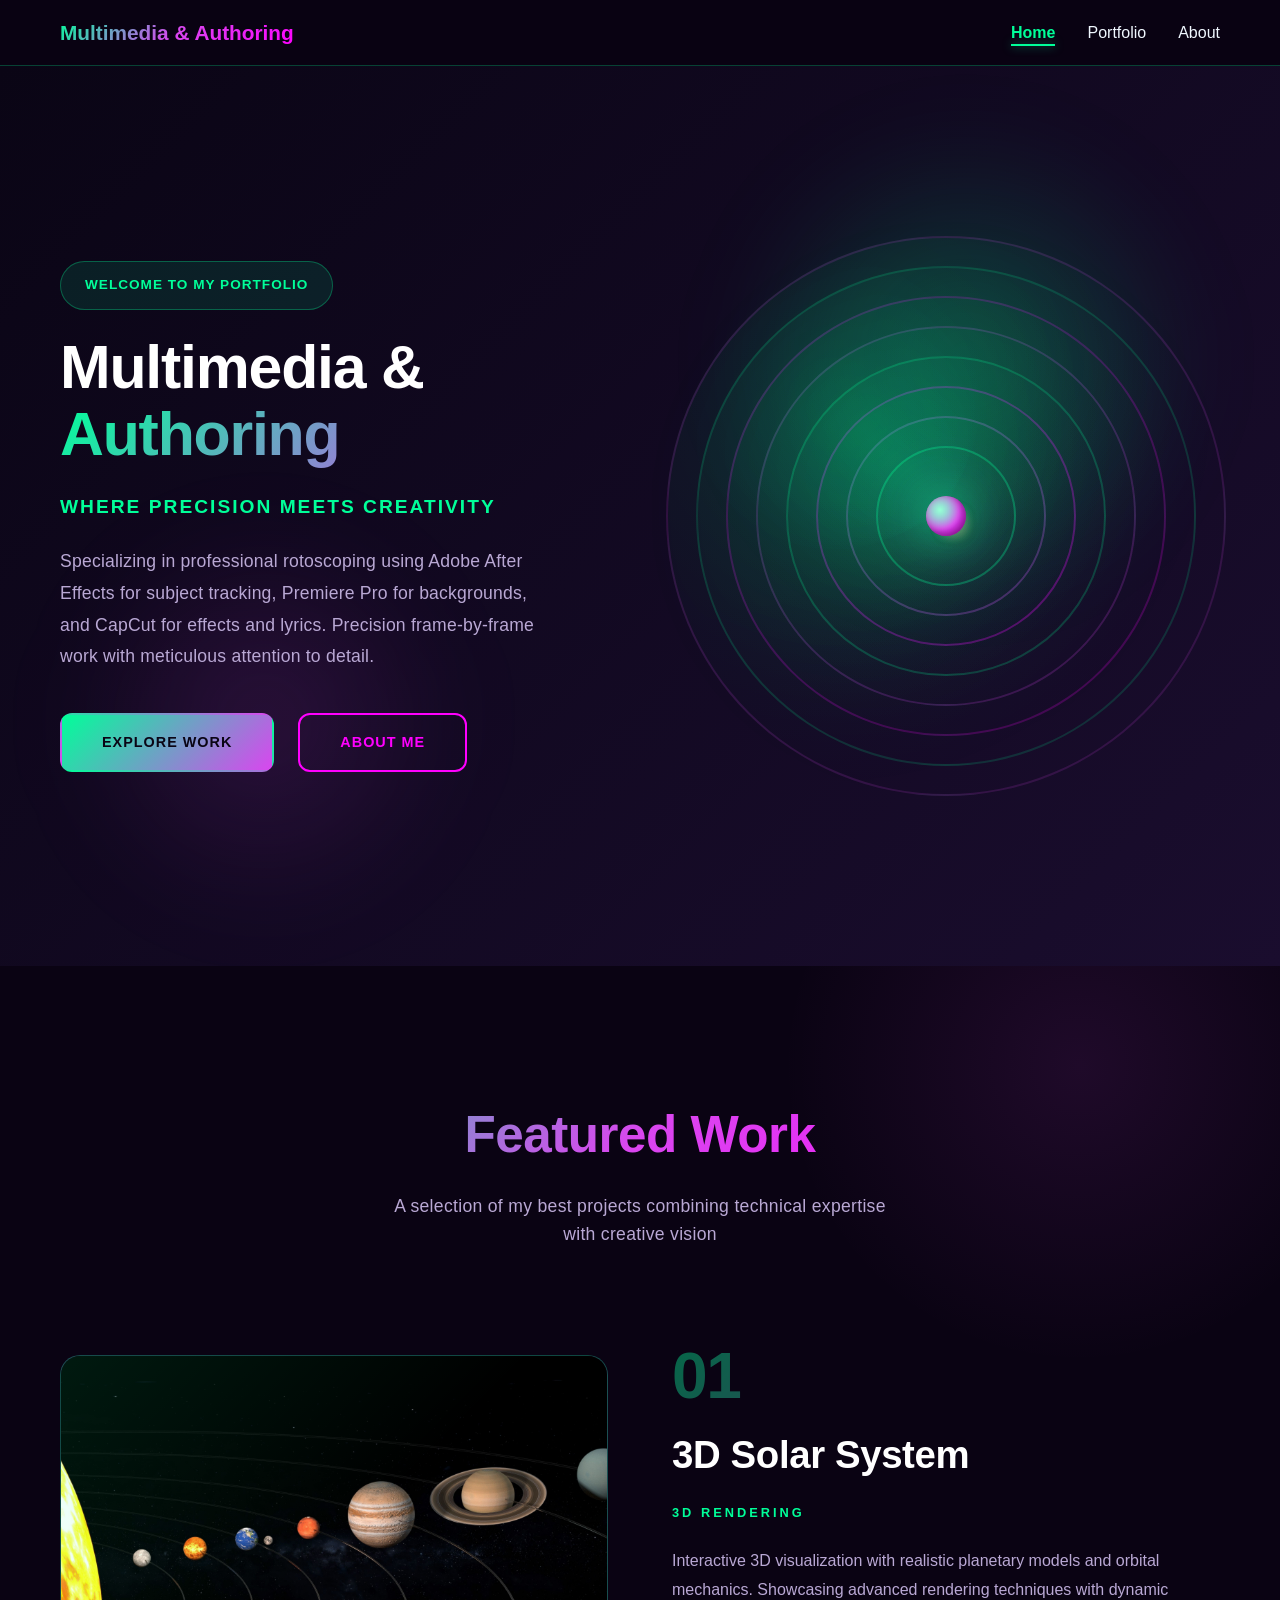
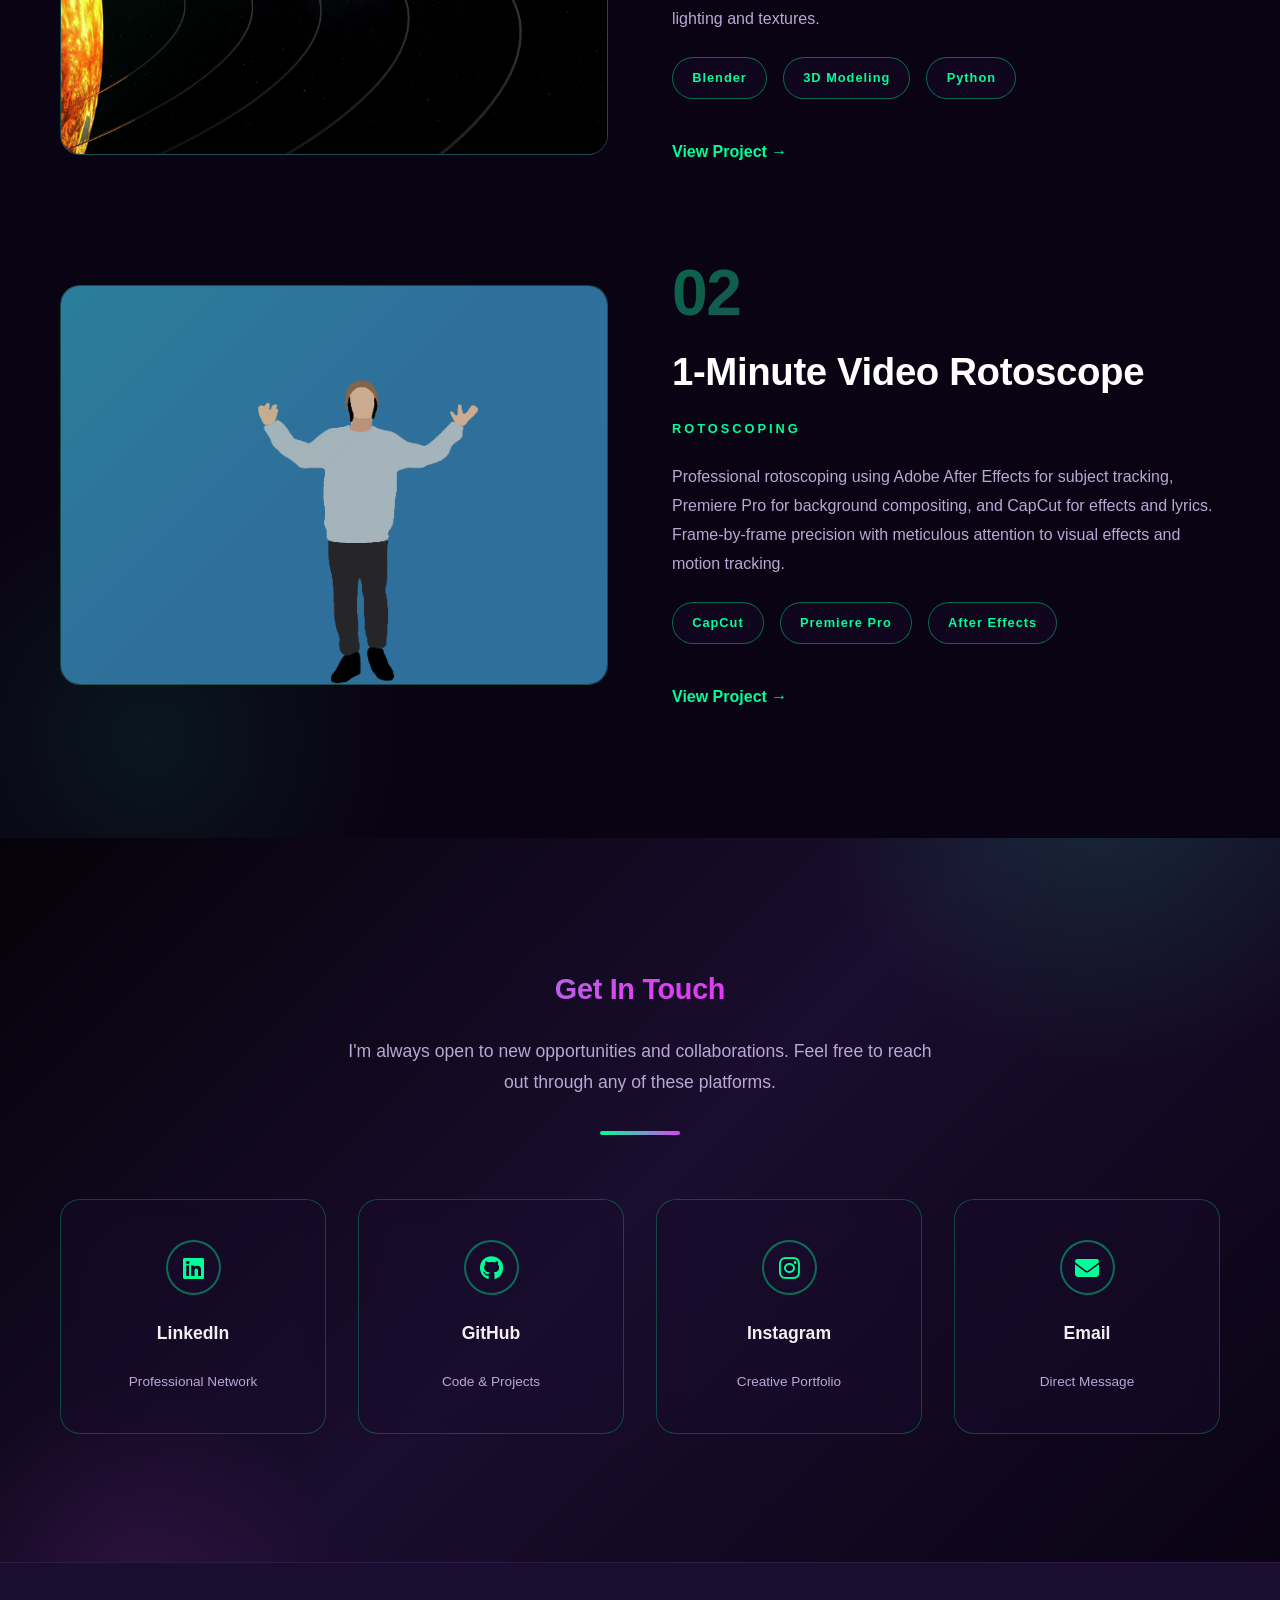
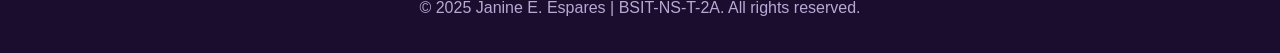
==== commit 766689eb: "Modify the solar orbits in the home page" ====
--- a/index.html
+++ b/index.html
@@ -46,6 +46,22 @@
                     <div class="orbit orbit-1"></div>
                     <div class="orbit orbit-2"></div>
                     <div class="orbit orbit-3"></div>
+                    <div class="orbit orbit-4"></div>
+                    <div class="orbit orbit-5"></div>
+                    <div class="orbit orbit-6"></div>
+                    <div class="orbit orbit-7"></div>
+                    <div class="orbit orbit-8"></div>
+                    
+                    <!-- Planets -->
+                    <div class="planet planet-1"></div>
+                    <div class="planet planet-2"></div>
+                    <div class="planet planet-3"></div>
+                    <div class="planet planet-4"></div>
+                    <div class="planet planet-5"></div>
+                    <div class="planet planet-6"></div>
+                    <div class="planet planet-7"></div>
+                    <div class="planet planet-8"></div>
+                    
                     <div class="center-orb">
                         <div class="orb-light"></div>
                     </div>
--- a/style.css
+++ b/style.css
@@ -352,16 +352,16 @@
 }
 
 .orbit-1 {
-    width: 350px;
-    height: 350px;
+    width: 140px;
+    height: 140px;
     border-color: rgba(0, 255, 153, 0.3);
     animation-duration: 8s;
     animation: rotate 8s linear infinite, orbitGlow 4s ease-in-out infinite;
 }
 
 .orbit-2 {
-    width: 240px;
-    height: 240px;
+    width: 200px;
+    height: 200px;
     border-color: rgba(217, 70, 239, 0.3);
     animation-duration: 12s;
     animation-direction: reverse;
@@ -369,11 +369,53 @@
 }
 
 .orbit-3 {
-    width: 130px;
-    height: 130px;
+    width: 260px;
+    height: 260px;
     border-color: rgba(255, 0, 255, 0.3);
     animation-duration: 6s;
     animation: rotate 6s linear infinite, orbitGlow 3s ease-in-out infinite;
+}
+
+.orbit-4 {
+    width: 320px;
+    height: 320px;
+    border-color: rgba(0, 255, 153, 0.2);
+    animation-duration: 10s;
+    animation: rotate 10s linear infinite, orbitGlow 5s ease-in-out infinite;
+}
+
+.orbit-5 {
+    width: 380px;
+    height: 380px;
+    border-color: rgba(217, 70, 239, 0.2);
+    animation-duration: 18s;
+    animation-direction: reverse;
+    animation: rotate 18s linear infinite reverse, orbitGlow 8s ease-in-out infinite;
+}
+
+.orbit-6 {
+    width: 440px;
+    height: 440px;
+    border-color: rgba(255, 0, 255, 0.2);
+    animation-duration: 24s;
+    animation: rotate 24s linear infinite, orbitGlow 10s ease-in-out infinite;
+}
+
+.orbit-7 {
+    width: 500px;
+    height: 500px;
+    border-color: rgba(0, 255, 153, 0.15);
+    animation-duration: 35s;
+    animation-direction: reverse;
+    animation: rotate 35s linear infinite reverse, orbitGlow 12s ease-in-out infinite;
+}
+
+.orbit-8 {
+    width: 560px;
+    height: 560px;
+    border-color: rgba(217, 70, 239, 0.15);
+    animation-duration: 44s;
+    animation: rotate 44s linear infinite, orbitGlow 14s ease-in-out infinite;
 }
 
 @keyframes rotate {
@@ -512,6 +554,24 @@
     }
     100% {
         transform: translate(0px, -150px) rotate(360deg);
+    }
+}
+
+@keyframes orbitShape5 {
+    0% {
+        transform: translate(120px, -100px) rotate(0deg);
+    }
+    25% {
+        transform: translate(120px, 100px) rotate(90deg);
+    }
+    50% {
+        transform: translate(-120px, 100px) rotate(180deg);
+    }
+    75% {
+        transform: translate(-120px, -100px) rotate(270deg);
+    }
+    100% {
+        transform: translate(120px, -100px) rotate(360deg);
     }
 }
 
@@ -608,6 +668,154 @@
     background: radial-gradient(circle at 35% 35%, rgba(255, 255, 255, 0.6), transparent 60%);
     top: 0;
     left: 0;
+}
+
+/* ===========================
+   PLANETS - ORBITAL SYSTEM
+   =========================== */
+
+.planet {
+    position: absolute;
+    border-radius: 50%;
+    top: 50%;
+    left: 50%;
+    box-shadow: 0 0 15px currentColor;
+}
+
+.planet-1 {
+    width: 12px;
+    height: 12px;
+    background: radial-gradient(circle at 35% 35%, #a0a0a0, #606060);
+    animation: orbitPlanet1 2.5s linear infinite;
+    box-shadow: 0 0 15px rgba(160, 160, 160, 0.6);
+}
+
+.planet-2 {
+    width: 14px;
+    height: 14px;
+    background: radial-gradient(circle at 35% 35%, #ffeb3b, #fbc02d);
+    animation: orbitPlanet2 3.4s linear infinite;
+    box-shadow: 0 0 15px rgba(255, 200, 50, 0.6);
+}
+
+.planet-3 {
+    width: 13px;
+    height: 13px;
+    background: radial-gradient(circle at 35% 35%, #2196f3, #1565c0);
+    animation: orbitPlanet3 4s linear infinite;
+    box-shadow: 0 0 15px rgba(33, 150, 243, 0.6);
+}
+
+.planet-4 {
+    width: 11px;
+    height: 11px;
+    background: radial-gradient(circle at 35% 35%, #ff6f00, #d84315);
+    animation: orbitPlanet4 4.9s linear infinite;
+    box-shadow: 0 0 15px rgba(255, 107, 53, 0.6);
+}
+
+.planet-5 {
+    width: 16px;
+    height: 16px;
+    background: radial-gradient(circle at 35% 35%, #ff9800, #e65100);
+    animation: orbitPlanet5 9.1s linear infinite;
+    box-shadow: 0 0 18px rgba(255, 152, 0, 0.6);
+}
+
+.planet-6 {
+    width: 15px;
+    height: 15px;
+    background: radial-gradient(circle at 35% 35%, #fdd835, #f9a825);
+    animation: orbitPlanet6 12.2s linear infinite;
+    box-shadow: 0 0 16px rgba(253, 216, 53, 0.6);
+}
+
+.planet-7 {
+    width: 13px;
+    height: 13px;
+    background: radial-gradient(circle at 35% 35%, #00bcd4, #0097a7);
+    animation: orbitPlanet7 17.5s linear infinite;
+    box-shadow: 0 0 15px rgba(0, 188, 212, 0.6);
+}
+
+.planet-8 {
+    width: 14px;
+    height: 14px;
+    background: radial-gradient(circle at 35% 35%, #1e40af, #0f3460);
+    animation: orbitPlanet8 22s linear infinite;
+    box-shadow: 0 0 16px rgba(30, 64, 175, 0.6);
+}
+
+@keyframes orbitPlanet1 {
+    from {
+        transform: translate(-50%, -50%) rotate(0deg) translateX(70px) rotate(0deg);
+    }
+    to {
+        transform: translate(-50%, -50%) rotate(360deg) translateX(70px) rotate(-360deg);
+    }
+}
+
+@keyframes orbitPlanet2 {
+    from {
+        transform: translate(-50%, -50%) rotate(0deg) translateX(100px) rotate(0deg);
+    }
+    to {
+        transform: translate(-50%, -50%) rotate(360deg) translateX(100px) rotate(-360deg);
+    }
+}
+
+@keyframes orbitPlanet3 {
+    from {
+        transform: translate(-50%, -50%) rotate(0deg) translateX(130px) rotate(0deg);
+    }
+    to {
+        transform: translate(-50%, -50%) rotate(360deg) translateX(130px) rotate(-360deg);
+    }
+}
+
+@keyframes orbitPlanet4 {
+    from {
+        transform: translate(-50%, -50%) rotate(0deg) translateX(160px) rotate(0deg);
+    }
+    to {
+        transform: translate(-50%, -50%) rotate(360deg) translateX(160px) rotate(-360deg);
+    }
+}
+
+@keyframes orbitPlanet5 {
+    from {
+        transform: translate(-50%, -50%) rotate(0deg) translateX(190px) rotate(0deg);
+    }
+    to {
+        transform: translate(-50%, -50%) rotate(360deg) translateX(190px) rotate(-360deg);
+    }
+}
+
+@keyframes orbitPlanet6 {
+    from {
+        transform: translate(-50%, -50%) rotate(0deg) translateX(220px) rotate(0deg);
+    }
+    to {
+        transform: translate(-50%, -50%) rotate(360deg) translateX(220px) rotate(-360deg);
+    }
+}
+
+@keyframes orbitPlanet7 {
+    from {
+        transform: translate(-50%, -50%) rotate(0deg) translateX(250px) rotate(0deg);
+    }
+    to {
+        transform: translate(-50%, -50%) rotate(360deg) translateX(250px) rotate(-360deg);
+    }
+}
+
+@keyframes orbitPlanet8 {
+    from {
+        transform: translate(-50%, -50%) rotate(0deg) translateX(280px) rotate(0deg);
+    }
+    to {
+        transform: translate(-50%, -50%) rotate(360deg) translateX(280px) rotate(-360deg);
+    }
 }
 
 
@@ -1990,12 +2198,77 @@
     animation: orbitShape4 9s linear infinite;
 }
 
+.shape-5 {
+    animation: orbitShape5 11s linear infinite;
+}
+
 .orbit-shape:hover {
     border-color: rgba(0, 255, 153, 0.7);
     background: var(--glass-bg);
     box-shadow: 0 0 25px rgba(0, 255, 153, 0.5),
                 0 0 15px rgba(217, 70, 239, 0.3);
     transform: scale(1.15);
+}
+
+.glowing-orb {
+    width: 100%;
+    height: 100%;
+    border-radius: 50%;
+    display: flex;
+    align-items: center;
+    justify-content: center;
+    animation: glow 3s ease-in-out infinite;
+}
+
+.crystal-ball {
+    background: radial-gradient(circle at 30% 30%, rgba(0, 255, 153, 0.8), rgba(0, 255, 153, 0.3), rgba(100, 200, 255, 0.2));
+    box-shadow: inset -2px -2px 8px rgba(0, 0, 0, 0.3),
+                inset 2px 2px 8px rgba(0, 255, 153, 0.4),
+                0 0 20px rgba(0, 255, 153, 0.6),
+                0 0 40px rgba(0, 255, 153, 0.3);
+}
+
+.cube-shape {
+    background: radial-gradient(circle at 30% 30%, rgba(217, 70, 239, 0.8), rgba(217, 70, 239, 0.3), rgba(150, 100, 255, 0.2));
+    box-shadow: inset -2px -2px 8px rgba(0, 0, 0, 0.3),
+                inset 2px 2px 8px rgba(217, 70, 239, 0.4),
+                0 0 20px rgba(217, 70, 239, 0.6),
+                0 0 40px rgba(217, 70, 239, 0.3);
+}
+
+.pyramid-shape {
+    background: radial-gradient(circle at 30% 30%, rgba(100, 200, 255, 0.8), rgba(100, 150, 255, 0.3), rgba(150, 180, 255, 0.2));
+    box-shadow: inset -2px -2px 8px rgba(0, 0, 0, 0.3),
+                inset 2px 2px 8px rgba(100, 200, 255, 0.4),
+                0 0 20px rgba(100, 200, 255, 0.6),
+                0 0 40px rgba(100, 200, 255, 0.3);
+}
+
+.sphere-shape {
+    background: radial-gradient(circle at 30% 30%, rgba(255, 150, 100, 0.8), rgba(255, 100, 60, 0.3), rgba(200, 100, 50, 0.2));
+    box-shadow: inset -2px -2px 8px rgba(0, 0, 0, 0.3),
+                inset 2px 2px 8px rgba(255, 150, 100, 0.4),
+                0 0 20px rgba(255, 100, 100, 0.6),
+                0 0 40px rgba(255, 100, 100, 0.3);
+}
+
+.saturn-shape {
+    background: radial-gradient(circle at 30% 30%, rgba(255, 200, 120, 0.8), rgba(255, 180, 80, 0.3), rgba(200, 150, 80, 0.2));
+    box-shadow: inset -2px -2px 8px rgba(0, 0, 0, 0.3),
+                inset 2px 2px 8px rgba(255, 200, 120, 0.4),
+                0 0 20px rgba(255, 180, 100, 0.6),
+                0 0 40px rgba(255, 180, 100, 0.3);
+}
+
+@keyframes glow {
+    0%, 100% {
+        opacity: 0.7;
+        filter: brightness(1);
+    }
+    50% {
+        opacity: 1;
+        filter: brightness(1.2);
+    }
 }
 
 .profile-accent {
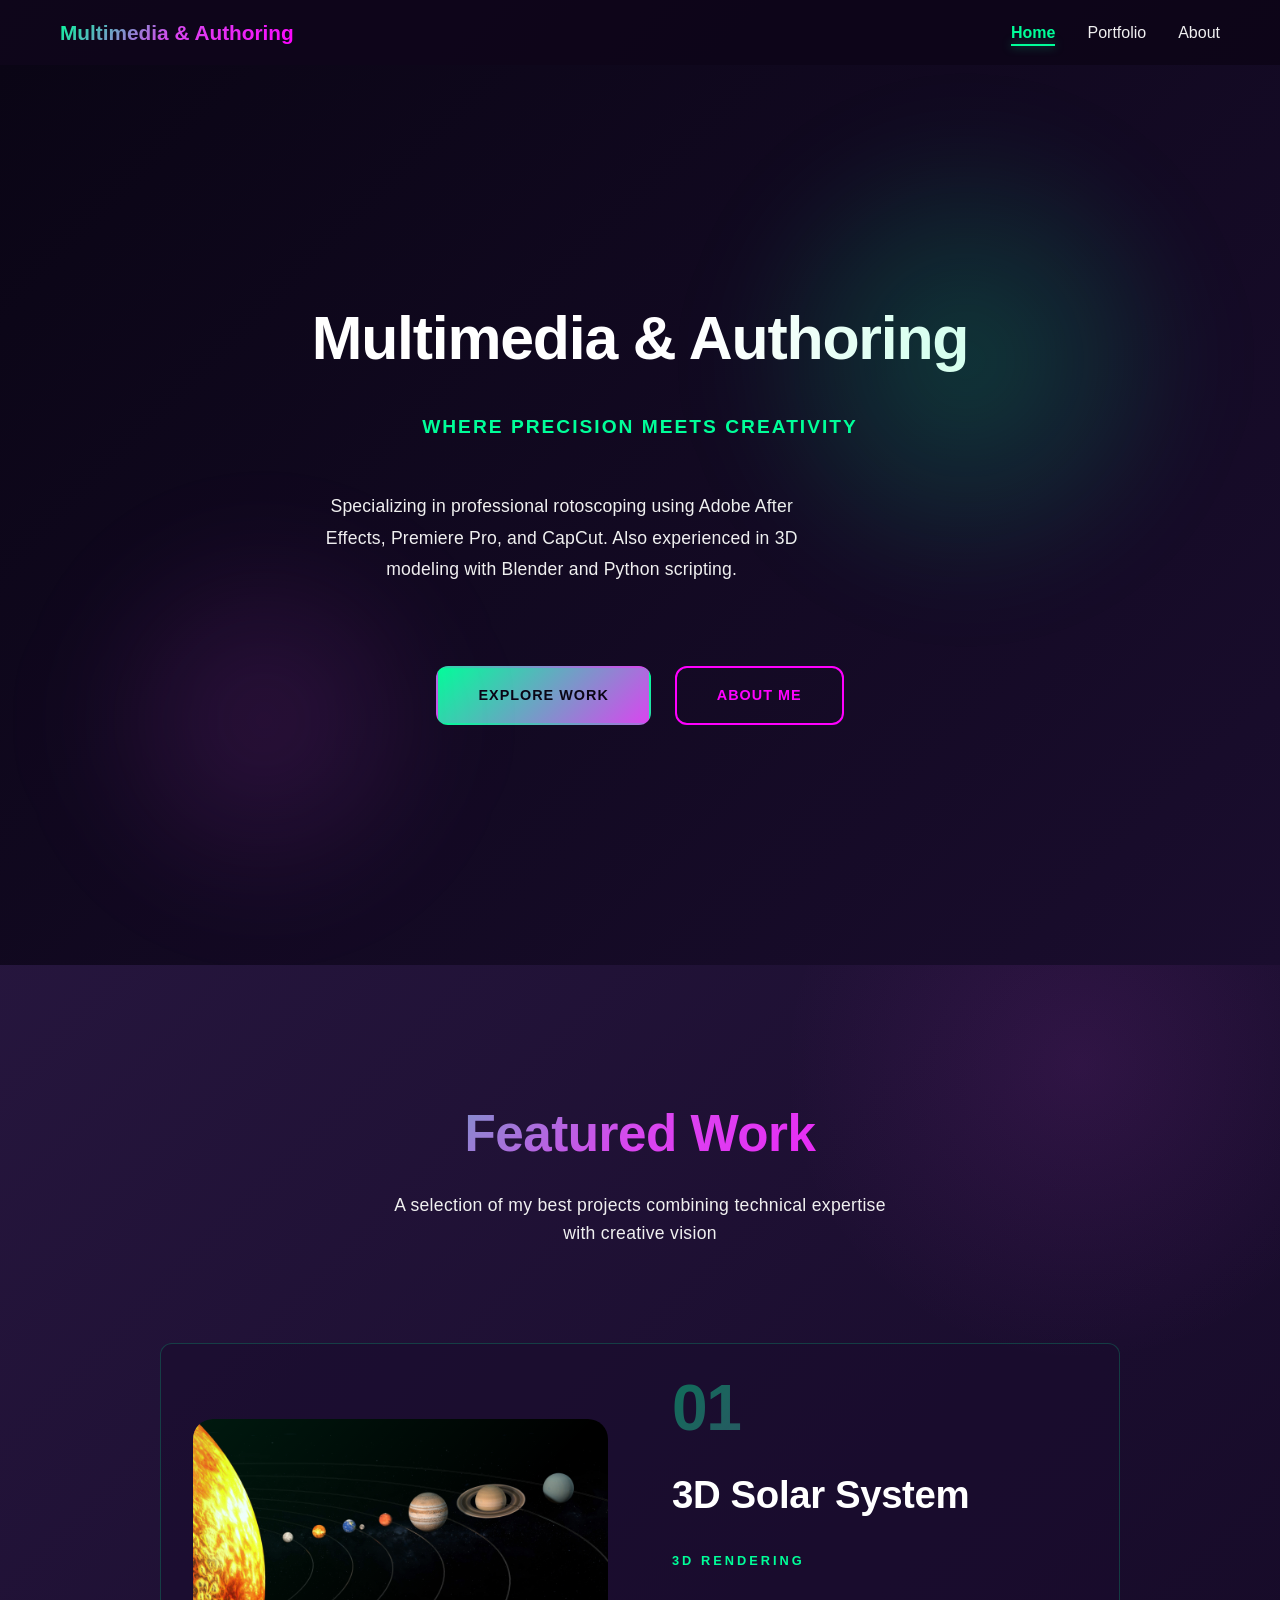
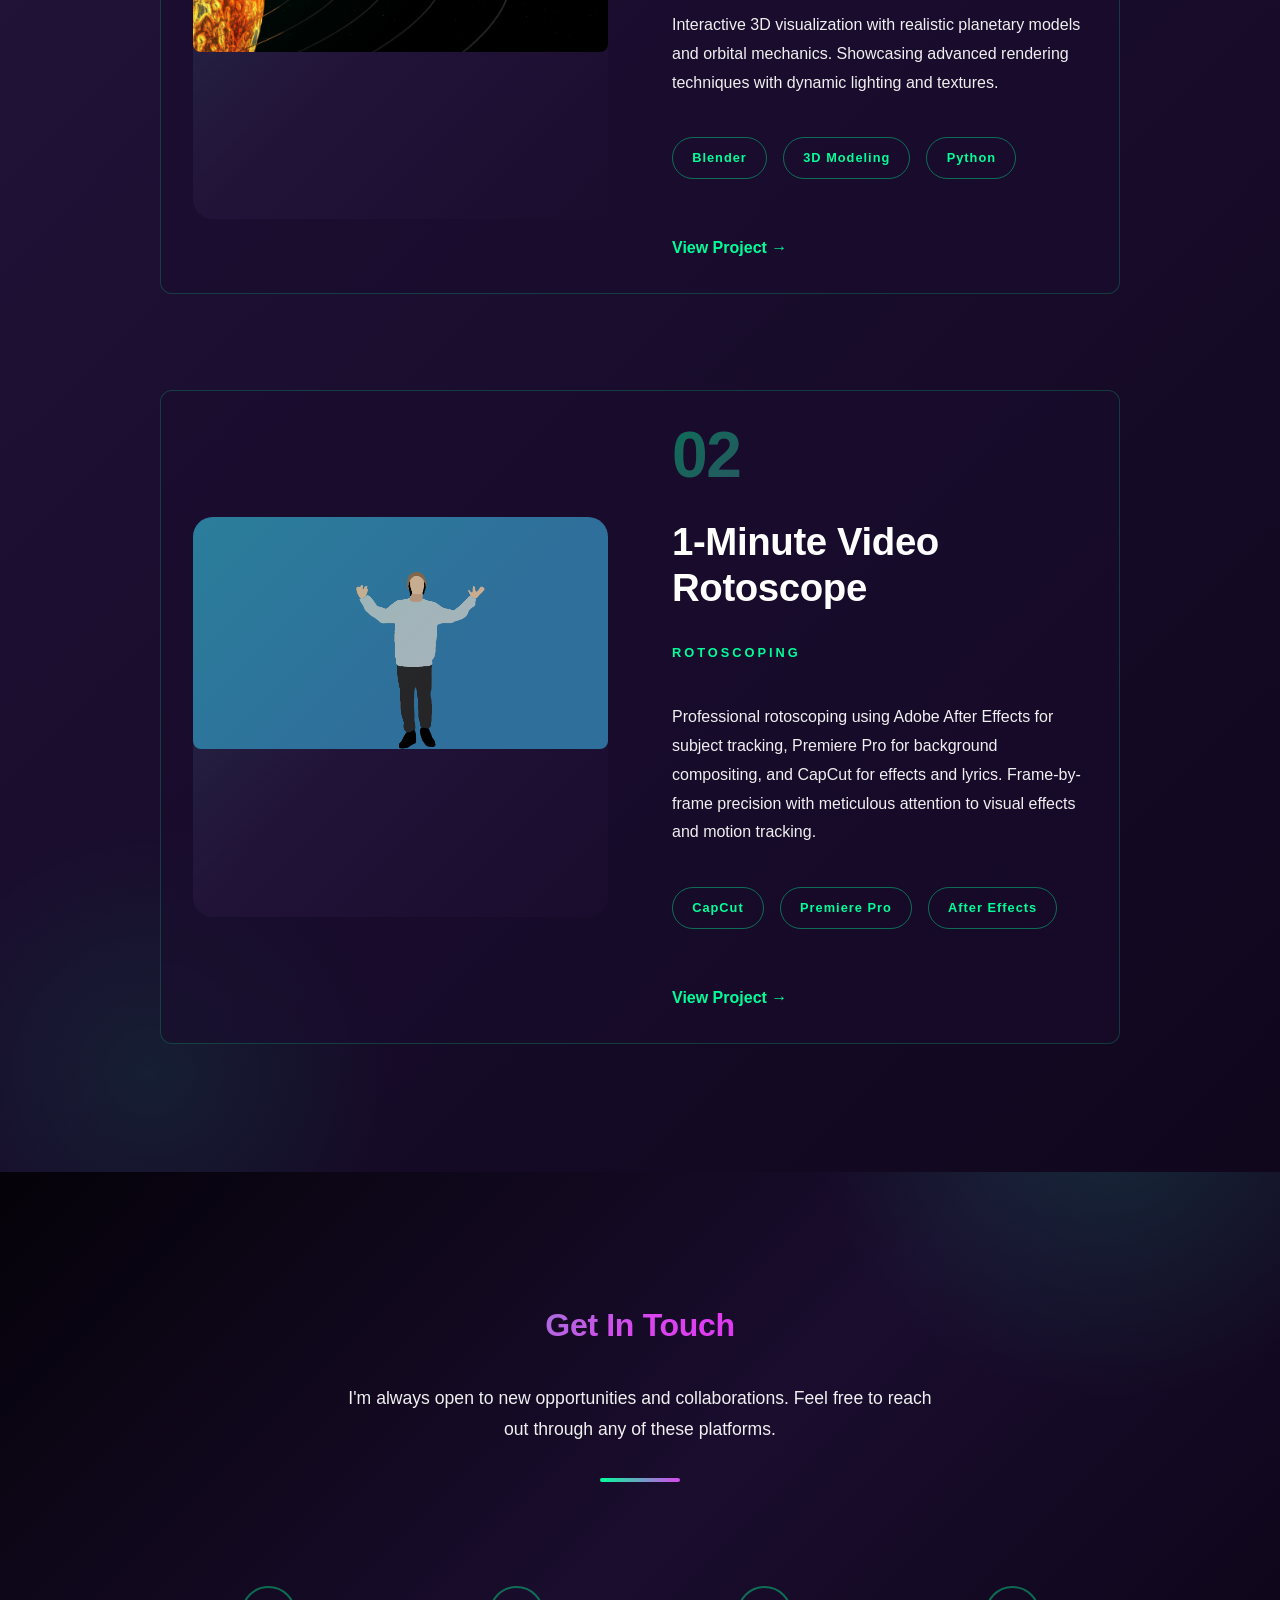
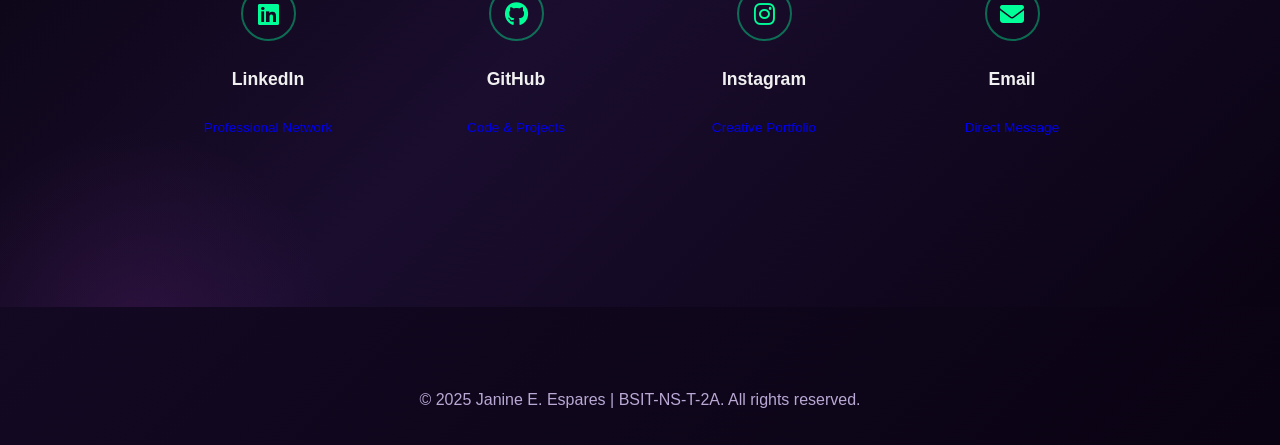
==== commit e4e4c7d0: "Restore modern design with gradient backgrounds and cyan/magenta accents" ====
--- a/index.html
+++ b/index.html
@@ -26,46 +26,15 @@
 
     <!-- Hero Section / Homepage -->
     <header id="home" class="hero">
-        <div class="hero-grid">
-            <div class="hero-content">
-                <div class="hero-badge">Welcome to My Portfolio</div>
-                <h1 class="hero-title fade-in">Multimedia & <span class="gradient-text">Authoring</span></h1>
-                <p class="hero-subtitle fade-in-delay">
-                    Where precision meets creativity
-                </p>
-                <p class="hero-description fade-in-delay-2">
-                    Specializing in professional rotoscoping using Adobe After Effects for subject tracking, Premiere Pro for backgrounds, and CapCut for effects and lyrics. Precision frame-by-frame work with meticulous attention to detail.
-                </p>
-                <div class="hero-cta fade-in-delay-2">
-                    <a href="#featured" class="cta-button primary">Explore Work</a>
-                    <a href="about.html" class="cta-button secondary">About Me</a>
-                </div>
-            </div>
-            <div class="hero-visual">
-                <div class="orbital-system">
-                    <div class="orbit orbit-1"></div>
-                    <div class="orbit orbit-2"></div>
-                    <div class="orbit orbit-3"></div>
-                    <div class="orbit orbit-4"></div>
-                    <div class="orbit orbit-5"></div>
-                    <div class="orbit orbit-6"></div>
-                    <div class="orbit orbit-7"></div>
-                    <div class="orbit orbit-8"></div>
-                    
-                    <!-- Planets -->
-                    <div class="planet planet-1"></div>
-                    <div class="planet planet-2"></div>
-                    <div class="planet planet-3"></div>
-                    <div class="planet planet-4"></div>
-                    <div class="planet planet-5"></div>
-                    <div class="planet planet-6"></div>
-                    <div class="planet planet-7"></div>
-                    <div class="planet planet-8"></div>
-                    
-                    <div class="center-orb">
-                        <div class="orb-light"></div>
-                    </div>
-                </div>
+        <div class="hero-content">
+            <h1 class="hero-title">Multimedia & Authoring</h1>
+            <p class="hero-subtitle">Where precision meets creativity</p>
+            <p class="hero-description">
+                Specializing in professional rotoscoping using Adobe After Effects, Premiere Pro, and CapCut. Also experienced in 3D modeling with Blender and Python scripting.
+            </p>
+            <div class="hero-cta">
+                <a href="#featured" class="cta-button primary">Explore Work</a>
+                <a href="about.html" class="cta-button secondary">About Me</a>
             </div>
         </div>
     </header>
--- a/style.css
+++ b/style.css
@@ -1,40 +1,6 @@
 /* ===========================
-   VARIABLES & GLOBAL STYLES
+   MODERN PORTFOLIO STYLES
    =========================== */
-
-:root {
-    /* Refined Space-Tech Color Palette */
-    --primary-bg: #0a0313;
-    --secondary-bg: #1a0d2e;
-    --tertiary-bg: #2d1b47;
-    --accent-color: #00ff99;
-    --accent-secondary: #d946ef;
-    --accent-tertiary: #ff00ff;
-    --accent-gold: #e0f7ff;
-    --text-primary: #f0f8ff;
-    --text-secondary: #b9a8d4;
-    --border-color: #2d1b47;
-    
-    /* Glassmorphism & Depth */
-    --glass-bg: rgba(26, 13, 46, 0.45);
-    --glass-border: rgba(0, 255, 153, 0.25);
-    --glass-blur: 12px;
-    
-    /* Glow Effects */
-    --glow-cyan: rgba(0, 255, 153, 0.4);
-    --glow-magenta: rgba(217, 70, 239, 0.3);
-    --glow-purple: rgba(255, 0, 255, 0.25);
-    
-    /* Transitions */
-    --transition: all 0.3s ease;
-    --transition-slow: all 0.6s ease;
-    --transition-smooth: all 0.8s cubic-bezier(0.34, 1.56, 0.64, 1);
-}
-
-/* Smooth scrolling across all browsers */
-html {
-    scroll-behavior: auto;
-}
 
 * {
     margin: 0;
@@ -42,20 +8,451 @@
     box-sizing: border-box;
 }
 
+html {
+    scroll-behavior: smooth;
+}
+
 body {
-    font-family: 'Segoe UI', Tahoma, Geneva, Verdana, sans-serif;
-    background-color: var(--primary-bg);
-    color: var(--text-primary);
+    font-family: Arial, Helvetica, sans-serif;
+    background: linear-gradient(135deg, #2d1b47 0%, #1a0d2e 50%, #0a0313 100%);
+    color: #f0f0f0;
     line-height: 1.6;
-    overflow-x: hidden;
-    cursor: none;
-}
-
-/* Container for consistent padding */
+    min-height: 100vh;
+}
+
 .container {
-    max-width: 1200px;
+    max-width: 1000px;
     margin: 0 auto;
     padding: 0 20px;
+}
+
+/* ===========================
+   NAVIGATION
+   =========================== */
+
+.navbar {
+    position: sticky;
+    top: 0;
+    background-color: rgba(26, 13, 46, 0.9);
+    border-bottom: 1px solid rgba(0, 255, 153, 0.2);
+    padding: 1rem 0;
+    z-index: 1000;
+}
+
+.navbar-container {
+    max-width: 1000px;
+    margin: 0 auto;
+    padding: 0 20px;
+    display: flex;
+    justify-content: space-between;
+    align-items: center;
+}
+
+.logo-text {
+    font-size: 1.3rem;
+    font-weight: 700;
+    color: #ffffff;
+}
+
+.nav-menu {
+    display: flex;
+    list-style: none;
+    gap: 2rem;
+}
+
+.nav-link {
+    color: #f0f0f0;
+    text-decoration: none;
+    font-weight: 500;
+    transition: color 0.3s;
+}
+
+.nav-link:hover,
+.nav-link.active {
+    color: #00ff99;
+}
+
+/* ===========================
+   HERO SECTION
+   =========================== */
+
+.hero {
+    min-height: 80vh;
+    display: flex;
+    align-items: center;
+    justify-content: center;
+    padding: 4rem 0;
+    text-align: center;
+}
+
+.hero-content {
+    max-width: 700px;
+}
+
+.hero-title {
+    font-size: 3.5rem;
+    font-weight: 900;
+    line-height: 1.2;
+    color: #ffffff;
+    margin-bottom: 1rem;
+    letter-spacing: -0.02em;
+}
+
+.hero-subtitle {
+    font-size: 1.3rem;
+    color: #00ff99;
+    font-weight: 700;
+    margin-bottom: 1.5rem;
+    letter-spacing: 2px;
+    text-transform: uppercase;
+}
+
+.hero-description {
+    font-size: 1.05rem;
+    color: #b9a8d4;
+    line-height: 1.8;
+    margin-bottom: 2.5rem;
+}
+
+.hero-cta {
+    display: flex;
+    gap: 1.5rem;
+    justify-content: center;
+    flex-wrap: wrap;
+}
+
+.cta-button {
+    padding: 1rem 2.5rem;
+    border-radius: 12px;
+    font-weight: 700;
+    text-decoration: none;
+    display: inline-block;
+    transition: all 0.3s;
+    border: 2px solid transparent;
+    cursor: pointer;
+    font-size: 0.95rem;
+    text-transform: uppercase;
+    letter-spacing: 1px;
+}
+
+.cta-button.primary {
+    background: linear-gradient(135deg, #00ff99, #d946ef);
+    color: #0a0313;
+}
+
+.cta-button.primary:hover {
+    transform: translateY(-3px);
+    box-shadow: 0 10px 30px rgba(0, 255, 153, 0.3);
+}
+
+.cta-button.secondary {
+    background: transparent;
+    color: #ff00ff;
+    border: 2px solid #ff00ff;
+}
+
+.cta-button.secondary:hover {
+    background: rgba(255, 0, 255, 0.1);
+    box-shadow: 0 10px 30px rgba(255, 0, 255, 0.3);
+    transform: translateY(-3px);
+}
+
+/* ===========================
+   FEATURED PROJECTS
+   =========================== */
+
+.featured-projects {
+    padding: 4rem 0;
+    background: linear-gradient(135deg, rgba(45, 27, 71, 0.5) 0%, rgba(26, 13, 46, 0.5) 100%);
+}
+
+.section-header {
+    text-align: center;
+    margin-bottom: 3rem;
+}
+
+.featured-title {
+    font-size: 2.5rem;
+    font-weight: 700;
+    margin-bottom: 1rem;
+    color: #ffffff;
+}
+
+.section-description {
+    font-size: 1.05rem;
+    color: #b9a8d4;
+    max-width: 500px;
+    margin: 0 auto;
+}
+
+.projects-showcase {
+    display: grid;
+    gap: 2rem;
+}
+
+.project-showcase-item {
+    display: grid;
+    grid-template-columns: 1fr 1fr;
+    gap: 2rem;
+    align-items: center;
+    background: rgba(26, 13, 46, 0.6);
+    padding: 2rem;
+    border-radius: 12px;
+    border: 1px solid rgba(0, 255, 153, 0.2);
+    transition: all 0.3s;
+    text-decoration: none;
+    color: inherit;
+}
+
+.project-showcase-item:hover {
+    box-shadow: 0 15px 40px rgba(0, 255, 153, 0.2);
+    transform: translateY(-5px);
+    border-color: rgba(0, 255, 153, 0.5);
+}
+
+.project-showcase-item.right {
+    direction: rtl;
+}
+
+.project-showcase-item.right > * {
+    direction: ltr;
+}
+
+.showcase-image img {
+    width: 100%;
+    height: auto;
+    border-radius: 8px;
+    display: block;
+}
+
+.project-number {
+    font-size: 3rem;
+    font-weight: 700;
+    color: #00ff99;
+    margin-bottom: 0.5rem;
+    opacity: 0.5;
+}
+
+.showcase-title {
+    font-size: 1.8rem;
+    font-weight: 700;
+    margin-bottom: 0.5rem;
+    color: #ffffff;
+}
+
+.showcase-category {
+    font-size: 0.85rem;
+    color: #00ff99;
+    font-weight: 600;
+    text-transform: uppercase;
+    letter-spacing: 1px;
+    margin-bottom: 1rem;
+}
+
+.showcase-description {
+    font-size: 0.95rem;
+    color: #b9a8d4;
+    line-height: 1.8;
+    margin-bottom: 1rem;
+}
+
+.tech-stack {
+    display: flex;
+    gap: 0.5rem;
+    flex-wrap: wrap;
+    margin-bottom: 1rem;
+}
+
+.tech-badge {
+    display: inline-block;
+    background: rgba(0, 255, 153, 0.15);
+    color: #00ff99;
+    padding: 0.4rem 0.8rem;
+    border-radius: 16px;
+    font-size: 0.85rem;
+    border: 1px solid rgba(0, 255, 153, 0.3);
+}
+
+.view-project {
+    color: #00ff99;
+    font-weight: 600;
+    text-decoration: none;
+    transition: opacity 0.3s;
+}
+
+.view-project:hover {
+    opacity: 0.8;
+}
+
+/* ===========================
+   ABOUT SECTION
+   =========================== */
+
+.about {
+    padding: 4rem 0;
+}
+
+.about h1 {
+    font-size: 2.5rem;
+    margin-bottom: 1rem;
+    color: #ffffff;
+}
+
+.about h2 {
+    font-size: 1.8rem;
+    margin-top: 2rem;
+    margin-bottom: 1rem;
+    color: #00ff99;
+}
+
+.about h3 {
+    font-size: 1.2rem;
+    margin-top: 1rem;
+    margin-bottom: 0.5rem;
+    color: #d946ef;
+}
+
+.about p {
+    color: #b9a8d4;
+    margin-bottom: 1rem;
+}
+
+.about strong {
+    color: #ffffff;
+}
+
+/* ===========================
+   PORTFOLIO PAGE HEADER
+   =========================== */
+
+.page-header {
+    padding: 3rem 0;
+    text-align: center;
+}
+
+.page-title {
+    font-size: 2.5rem;
+    font-weight: 700;
+    margin-bottom: 1rem;
+    color: #ffffff;
+}
+
+.page-subtitle {
+    font-size: 1.1rem;
+    color: #b9a8d4;
+}
+
+/* ===========================
+   CONTACT SECTION
+   =========================== */
+
+.contact {
+    padding: 4rem 0;
+    text-align: center;
+}
+
+.contact .section-title {
+    font-size: 2rem;
+    margin-bottom: 2rem;
+    color: #ffffff;
+}
+
+.social-links {
+    display: flex;
+    gap: 1.5rem;
+    justify-content: center;
+    flex-wrap: wrap;
+}
+
+.social-icon {
+    display: inline-flex;
+    align-items: center;
+    gap: 0.5rem;
+    padding: 0.8rem 1.5rem;
+    background: rgba(0, 255, 153, 0.1);
+    color: #00ff99;
+    text-decoration: none;
+    border-radius: 6px;
+    border: 1px solid rgba(0, 255, 153, 0.3);
+    transition: all 0.3s;
+    font-weight: 500;
+}
+
+.social-icon:hover {
+    background: #00ff99;
+    color: #0a0313;
+    transform: translateY(-2px);
+    box-shadow: 0 8px 20px rgba(0, 255, 153, 0.3);
+}
+
+/* ===========================
+   FOOTER
+   =========================== */
+
+.footer {
+    background-color: rgba(10, 3, 19, 0.8);
+    color: #b9a8d4;
+    text-align: center;
+    padding: 2rem 0;
+    margin-top: 3rem;
+    border-top: 1px solid rgba(0, 255, 153, 0.2);
+}
+
+.footer p {
+    color: #b9a8d4;
+}
+
+/* ===========================
+   UTILITIES
+   =========================== */
+
+.section-title {
+    font-size: 2rem;
+    font-weight: 700;
+    margin-bottom: 2rem;
+    text-align: center;
+    color: #ffffff;
+}
+
+/* ===========================
+   RESPONSIVE DESIGN
+   =========================== */
+
+@media (max-width: 768px) {
+    .hero-title {
+        font-size: 2rem;
+    }
+
+    .hero-subtitle {
+        font-size: 1.1rem;
+    }
+
+    .project-showcase-item {
+        grid-template-columns: 1fr;
+        gap: 1rem;
+    }
+
+    .project-showcase-item.right {
+        direction: ltr;
+    }
+
+    .nav-menu {
+        gap: 1rem;
+    }
+
+    .social-links {
+        gap: 0.8rem;
+    }
+
+    .social-icon {
+        padding: 0.6rem 1rem;
+        font-size: 0.9rem;
+    }
+
+    .cta-button {
+        padding: 0.8rem 1.8rem;
+        font-size: 0.85rem;
+    }
 }
 
 /* ===========================
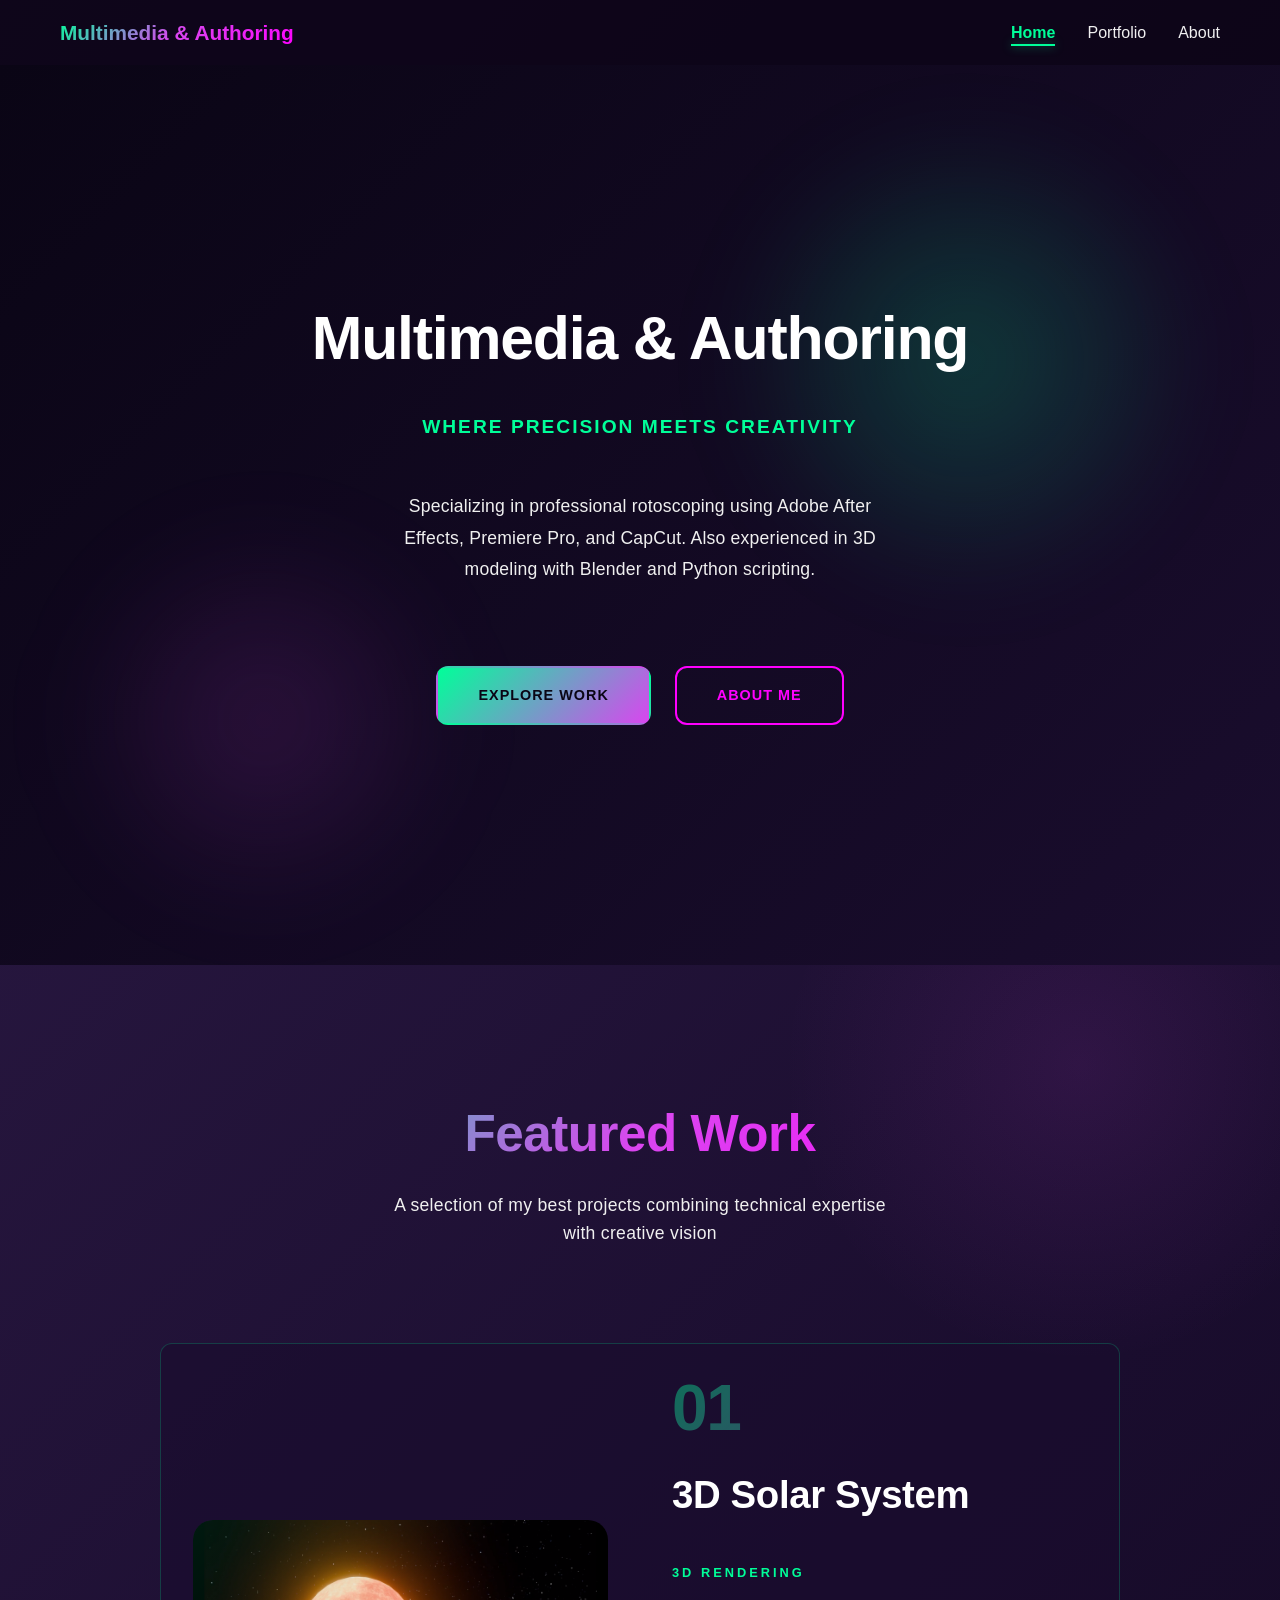
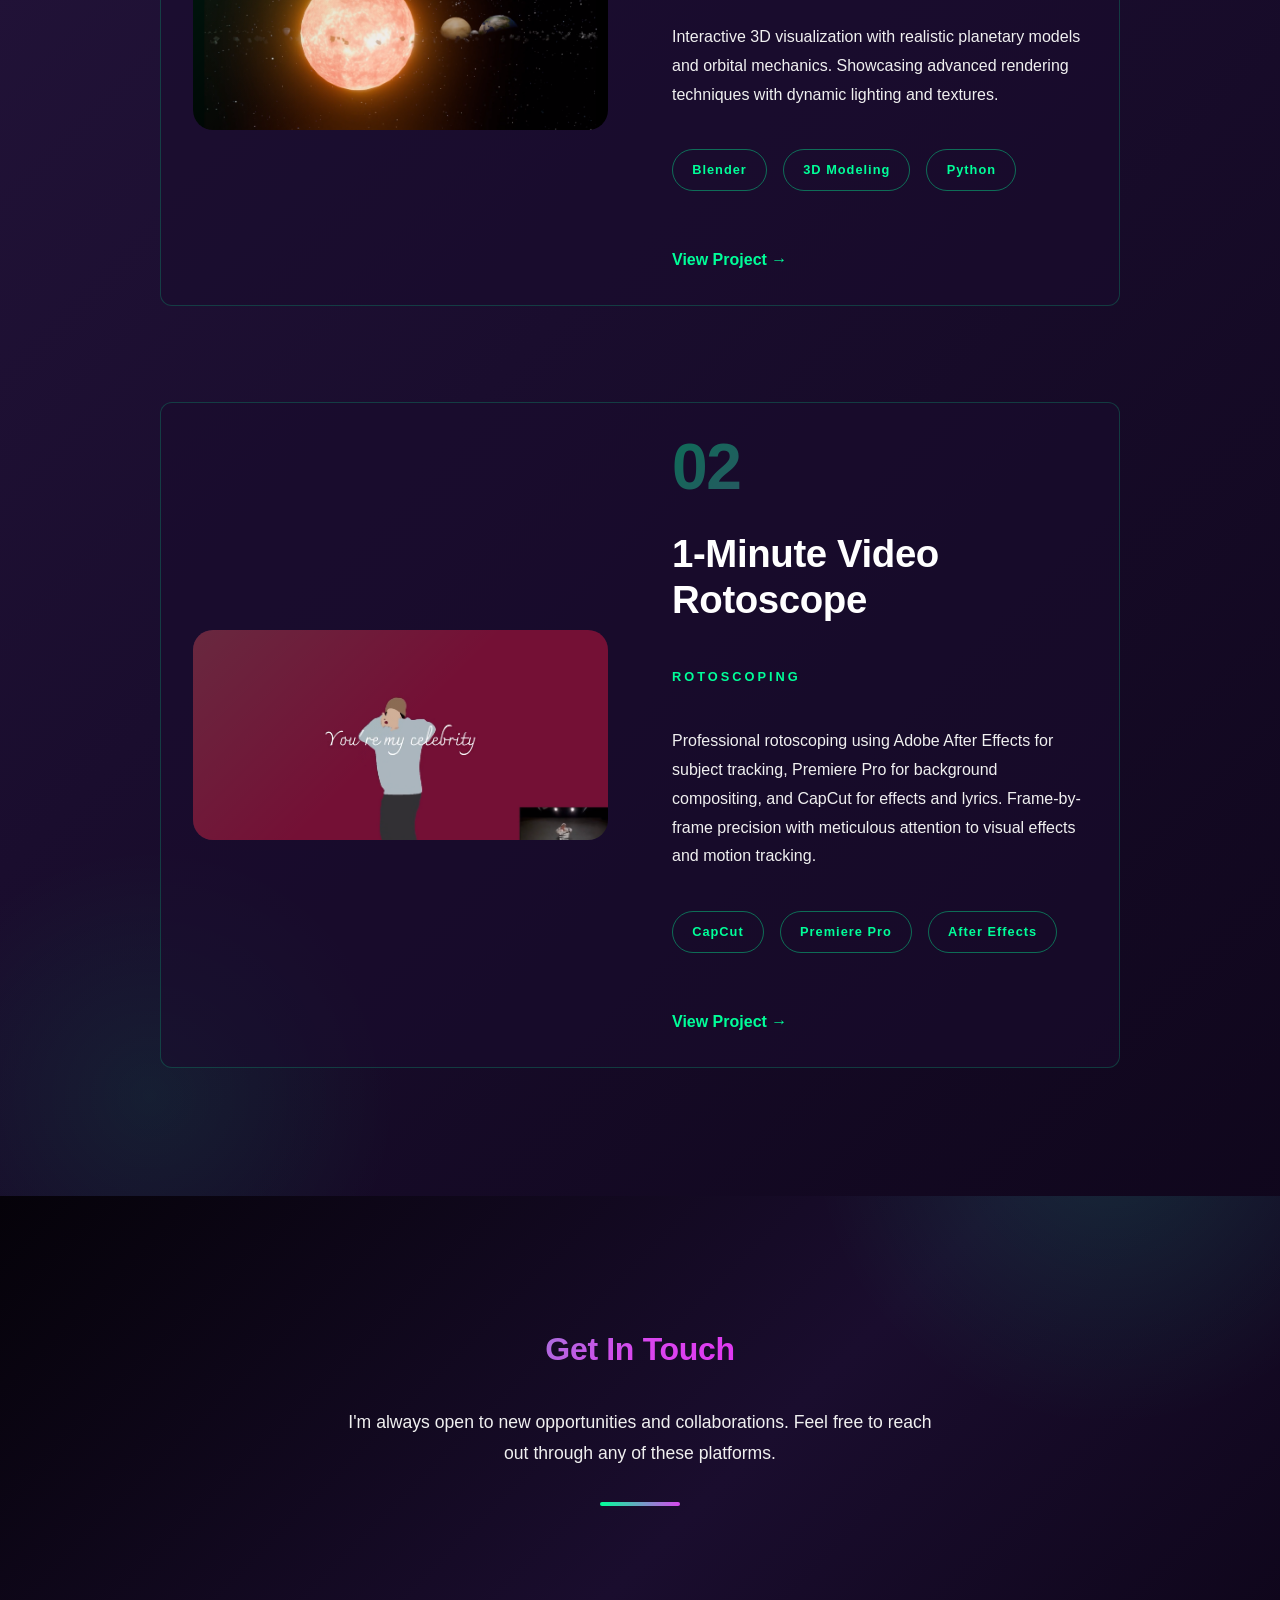
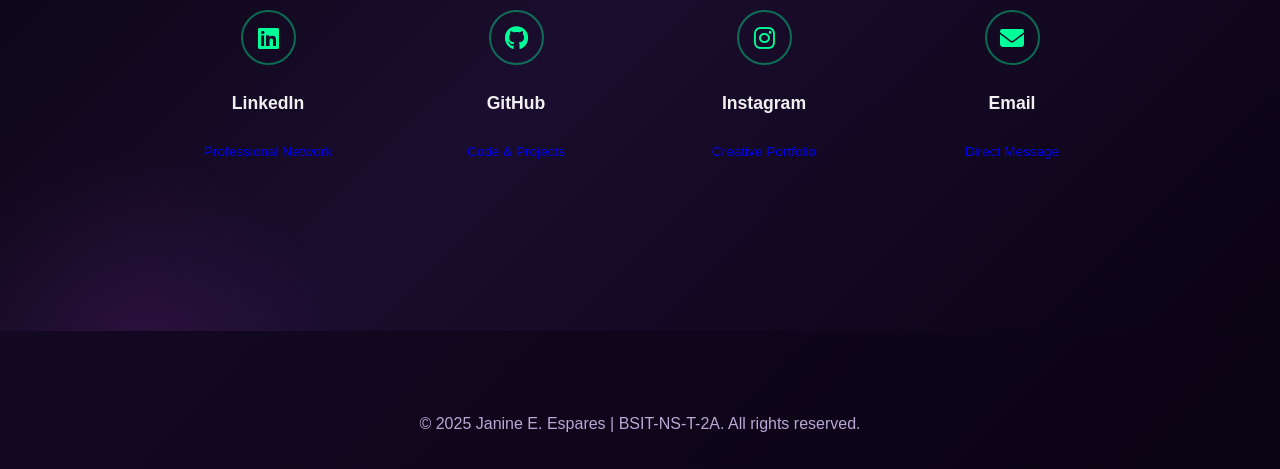
==== commit c8b5e557: "Update project files" ====
--- a/index.html
+++ b/index.html
@@ -51,7 +51,7 @@
                 <!-- Project 1: 3D Solar System -->
                 <div class="project-showcase-item left">
                     <div class="showcase-image">
-                        <img src="images/solar-system.jpg" alt="3D Solar System" class="project-image-featured">
+                        <img src="images/SS.png" alt="3D Solar System" class="project-image-featured">
                         <div class="image-overlay"></div>
                     </div>
                     <div class="showcase-content">
@@ -87,7 +87,7 @@
                         <a href="portfolio.html" class="view-project">View Project →</a>
                     </div>
                     <div class="showcase-image">
-                        <img src="images/rotoscope.png" alt="1-Minute Video Rotoscope" class="project-image-featured">
+                        <img src="images/celeb.png" alt="1-Minute Video Rotoscope" class="project-image-featured">
                         <div class="image-overlay"></div>
                     </div>
                 </div>
@@ -106,7 +106,7 @@
                 </div>
                 
                 <div class="social-grid">
-                    <a href="https://linkedin.com" target="_blank" class="social-card" title="LinkedIn">
+                    <a href="https://www.linkedin.com" target="_blank" class="social-card" title="LinkedIn">
                         <div class="social-card-icon">
                             <i class="fab fa-linkedin"></i>
                         </div>
@@ -122,7 +122,7 @@
                         <p>Code & Projects</p>
                     </a>
                     
-                    <a href="https://instagram.com" target="_blank" class="social-card" title="Instagram">
+                    <a href="https://www.instagram.com" target="_blank" class="social-card" title="Instagram">
                         <div class="social-card-icon">
                             <i class="fab fa-instagram"></i>
                         </div>
--- a/style.css
+++ b/style.css
@@ -112,6 +112,7 @@
     color: #b9a8d4;
     line-height: 1.8;
     margin-bottom: 2.5rem;
+    text-align: center;
 }
 
 .hero-cta {
@@ -326,8 +327,12 @@
    =========================== */
 
 .page-header {
-    padding: 3rem 0;
     text-align: center;
+    padding: 80px 20px 40px;
+    display: flex;
+    flex-direction: column; /* <-- forces vertical stacking */
+    align-items: center;
+    gap: 10px;
 }
 
 .page-title {
@@ -620,6 +625,8 @@
     display: flex;
     flex-direction: column;
     gap: 1.5rem;
+    position: relative;
+    z-index: 10;
 }
 
 .hero-badge {
@@ -667,6 +674,8 @@
     line-height: 1.8;
     max-width: 500px;
     letter-spacing: 0.2px;
+    text-align: center;
+    margin: 0 auto 2.5rem;
 }
 
 .hero-cta {
@@ -2311,7 +2320,7 @@
 
 .showcase-image {
     position: relative;
-    height: 400px;
+    height: 210px;
     border-radius: 20px;
     overflow: hidden;
     background: linear-gradient(135deg, rgba(45, 27, 71, 0.8) 0%, rgba(26, 13, 46, 0.6) 100%);
@@ -3156,7 +3165,7 @@
 
 .overview-content {
     display: grid;
-    grid-template-columns: 1fr 1fr;
+    grid-template-columns: 1fr;
     gap: 4rem;
     align-items: center;
     max-width: 1200px;
@@ -3646,6 +3655,7 @@
         font-size: 0.85rem;
         line-height: 1.5;
         max-width: 100%;
+        text-align: center;
     }
 
     .hero-cta {
@@ -4269,6 +4279,7 @@
 
     .hero-description {
         font-size: 0.95rem;
+        text-align: center;
     }
 
     .hero-visual {
@@ -4507,3 +4518,253 @@
     outline: 2px solid #00ff99;
     outline-offset: 2px;
 }
+/* ===========================
+   VIDEOS GALLERY
+   =========================== */
+
+.videos-gallery {
+    padding: 4rem 0;
+    background: linear-gradient(135deg, rgba(45, 27, 71, 0.5) 0%, rgba(26, 13, 46, 0.5) 100%);
+}
+
+.videos-grid {
+    display: grid;
+    grid-template-columns: repeat(auto-fit, minmax(400px, 1fr));
+    gap: 2rem;
+    margin-top: 2rem;
+}
+
+.video-card {
+    background: rgba(0, 255, 153, 0.05);
+    border: 1px solid rgba(0, 255, 153, 0.3);
+    border-radius: 12px;
+    overflow: hidden;
+    padding: 1rem;
+    transition: all 0.3s ease;
+}
+
+.video-card:hover {
+    border-color: rgba(0, 255, 153, 0.8);
+    box-shadow: 0 0 20px rgba(0, 255, 153, 0.3);
+    transform: translateY(-5px);
+}
+
+.video-card h3 {
+    text-align: center;
+    margin-bottom: 1rem;
+    color: #00ff99;
+    font-size: 1.3rem;
+}
+
+.reference-badge {
+    font-size: 0.85rem;
+    color: #88ff00;
+    display: block;
+    margin-top: 0.3rem;
+}
+
+.earth-placeholder {
+    width: 100%;
+    height: 200px;
+    background: linear-gradient(135deg, rgba(0, 150, 255, 0.2) 0%, rgba(0, 100, 200, 0.1) 100%);
+    border-radius: 8px;
+    display: flex;
+    flex-direction: column;
+    align-items: center;
+    justify-content: center;
+    margin-bottom: 1rem;
+    border: 2px dashed rgba(0, 255, 153, 0.3);
+}
+
+.earth-placeholder i {
+    font-size: 3rem;
+    color: #00ff99;
+    margin-bottom: 0.5rem;
+}
+
+.earth-placeholder p {
+    color: #b0b0b0;
+    font-size: 0.95rem;
+}
+
+.sun-placeholder {
+    background: linear-gradient(135deg, rgba(255, 200, 0, 0.2) 0%, rgba(255, 150, 0, 0.1) 100%) !important;
+    border-color: rgba(255, 200, 0, 0.4) !important;
+}
+
+.sun-placeholder i {
+    color: #ffff00 !important;
+}
+
+.video-card video {
+    border-radius: 8px;
+    background: #000;
+    margin-bottom: 1rem;
+}
+
+.planet-details {
+    border-top: 1px solid rgba(0, 255, 153, 0.2);
+    padding-top: 1rem;
+}
+
+.data-row {
+    display: flex;
+    justify-content: space-between;
+    align-items: center;
+    padding: 0.5rem 0;
+    font-size: 0.9rem;
+}
+
+.data-label {
+    color: #b0b0b0;
+    font-weight: 600;
+}
+
+.data-value {
+    color: #00ff99;
+    font-weight: 700;
+}
+
+.data-unit {
+    color: #888;
+    font-size: 0.85rem;
+    margin-left: 0.3rem;
+}
+
+.calculator-input {
+    display: flex;
+    align-items: center;
+    justify-content: center;
+    gap: 1rem;
+    margin-bottom: 2rem;
+}
+
+.calculator-input label {
+    font-size: 1.1rem;
+    color: #00ff99;
+    font-weight: 600;
+}
+
+.calculator-input input {
+    padding: 0.8rem 1rem;
+    font-size: 1rem;
+    background: rgba(0, 255, 153, 0.1);
+    border: 2px solid rgba(0, 255, 153, 0.3);
+    border-radius: 8px;
+    color: #f0f0f0;
+    width: 150px;
+    transition: all 0.3s ease;
+}
+
+.calculator-input input:focus {
+    outline: none;
+    border-color: #00ff99;
+    box-shadow: 0 0 10px rgba(0, 255, 153, 0.3);
+    background: rgba(0, 255, 153, 0.15);
+}
+
+.calculate-btn {
+    padding: 0.8rem 2rem;
+    font-size: 1rem;
+    background: linear-gradient(135deg, #00ff99 0%, #00cc7a 100%);
+    border: none;
+    border-radius: 8px;
+    color: #000;
+    font-weight: 700;
+    cursor: pointer;
+    transition: all 0.3s ease;
+    box-shadow: 0 4px 15px rgba(0, 255, 153, 0.3);
+}
+
+.calculate-btn:hover {
+    transform: translateY(-2px);
+    box-shadow: 0 6px 20px rgba(0, 255, 153, 0.5);
+}
+
+.calculate-btn:active {
+    transform: translateY(0);
+}
+
+/* ===========================
+   PROJECT VIDEO SECTION
+   =========================== */
+
+.project-video-section {
+    padding: 4rem 0;
+    background: linear-gradient(135deg, rgba(0, 255, 153, 0.05) 0%, rgba(26, 13, 46, 0.5) 100%);
+}
+
+.project-video-container {
+    max-width: 900px;
+    margin: 0 auto;
+    border-radius: 12px;
+    overflow: hidden;
+    border: 2px solid rgba(0, 255, 153, 0.3);
+    box-shadow: 0 10px 40px rgba(0, 255, 153, 0.2);
+}
+
+.project-video-container video {
+    width: 100%;
+    height: auto;
+    display: block;
+    background: #000;
+}
+
+.calculator-subtitle {
+    text-align: center;
+    font-size: 1.1rem;
+    color: #b0b0b0;
+    margin-bottom: 1.5rem;
+}
+
+@media (max-width: 768px) {
+    .videos-grid {
+        grid-template-columns: 1fr;
+    }
+
+    .calculator-input {
+        flex-direction: column;
+        align-items: stretch;
+    }
+
+    .calculator-input input {
+        width: 100%;
+    }
+}
+
+/* ========================================
+   Final Project Showcase Video
+======================================== */
+
+.project-showcase {
+    margin-top: 2.5rem;
+    text-align: center;
+}
+
+.showcase-title {
+    margin-bottom: 1.25rem;
+}
+
+.showcase-video-container {
+    position: relative;
+    width: 100%;
+    max-width: 900px;
+    margin: 0 auto;
+    border-radius: 20px;
+    overflow: hidden;
+    box-shadow: 0 15px 40px rgba(0, 0, 0, 0.3);
+}
+
+.showcase-video {
+    display: block;
+    width: 100%;
+    aspect-ratio: 16 / 9;
+    border: none;
+    border-radius: inherit;
+}
+
+@media (max-width: 768px) {
+    .showcase-video-container {
+        max-width: 100%;
+    }
+}
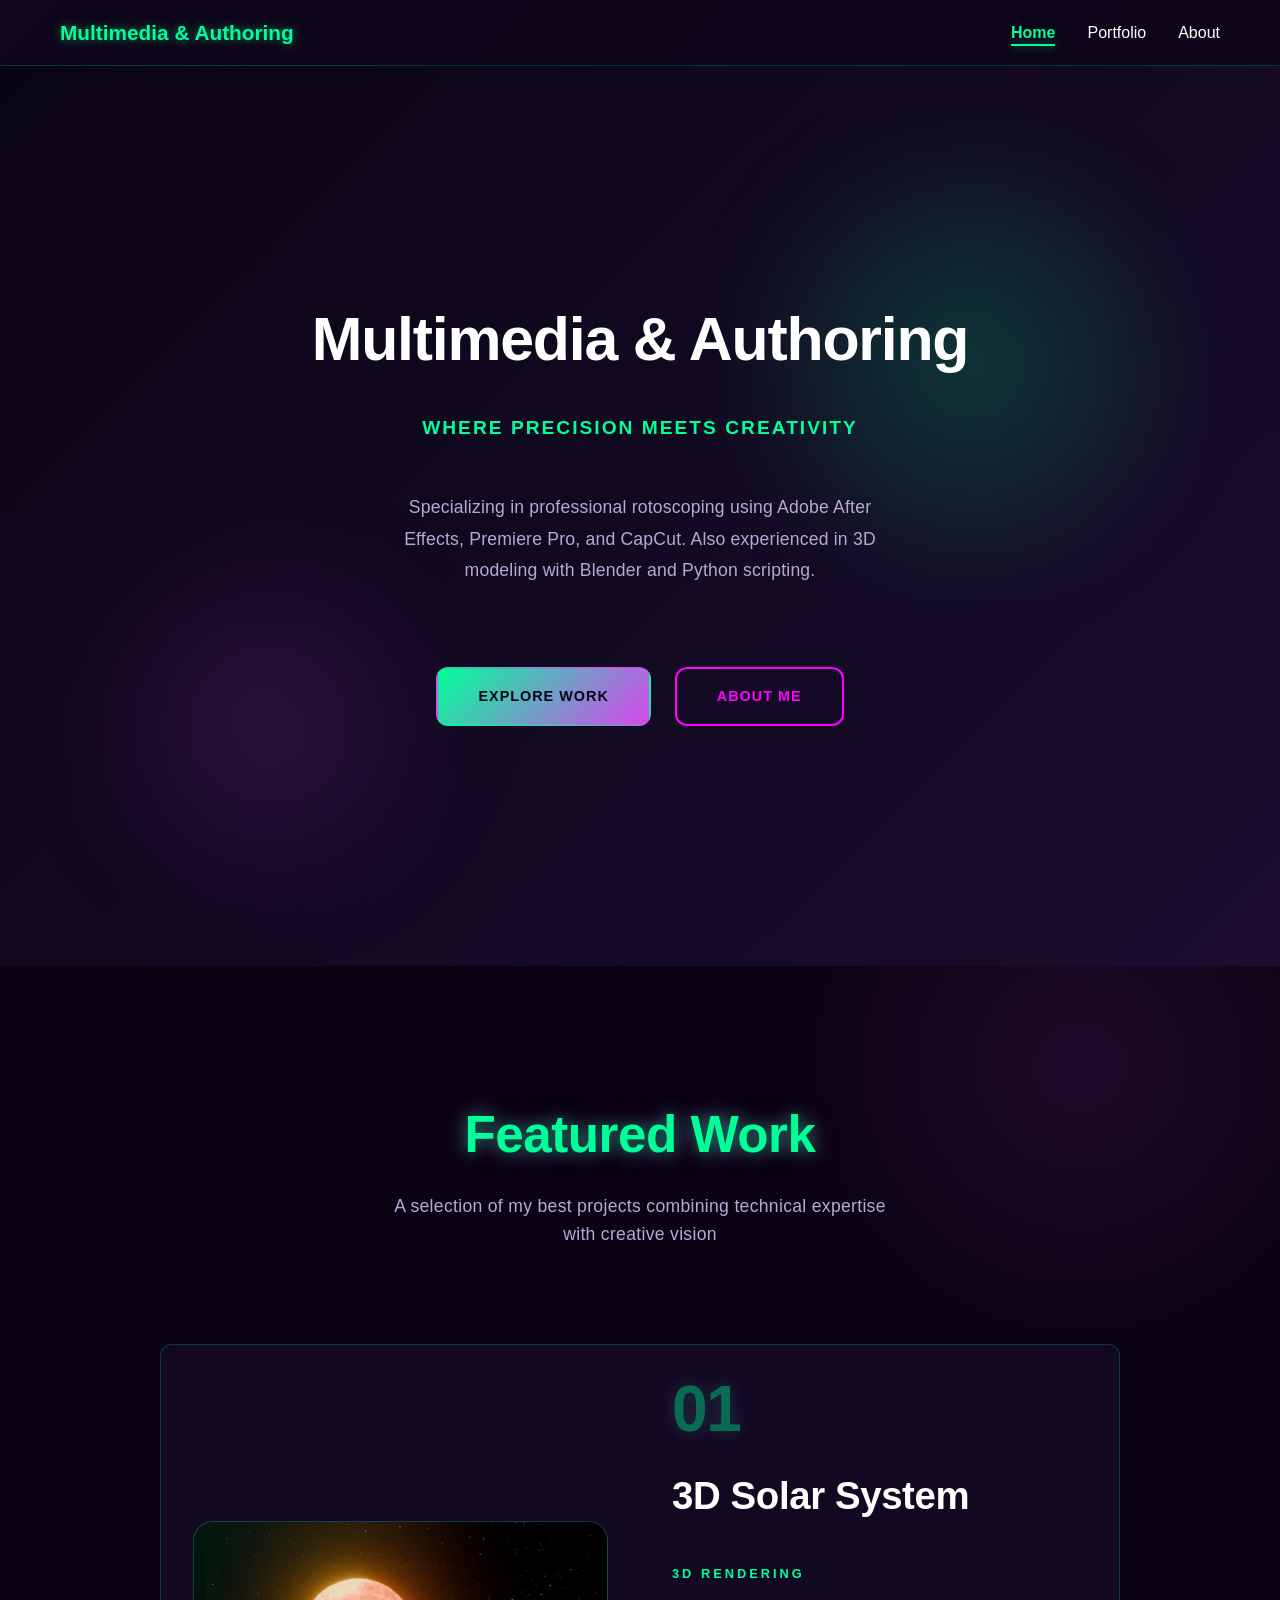
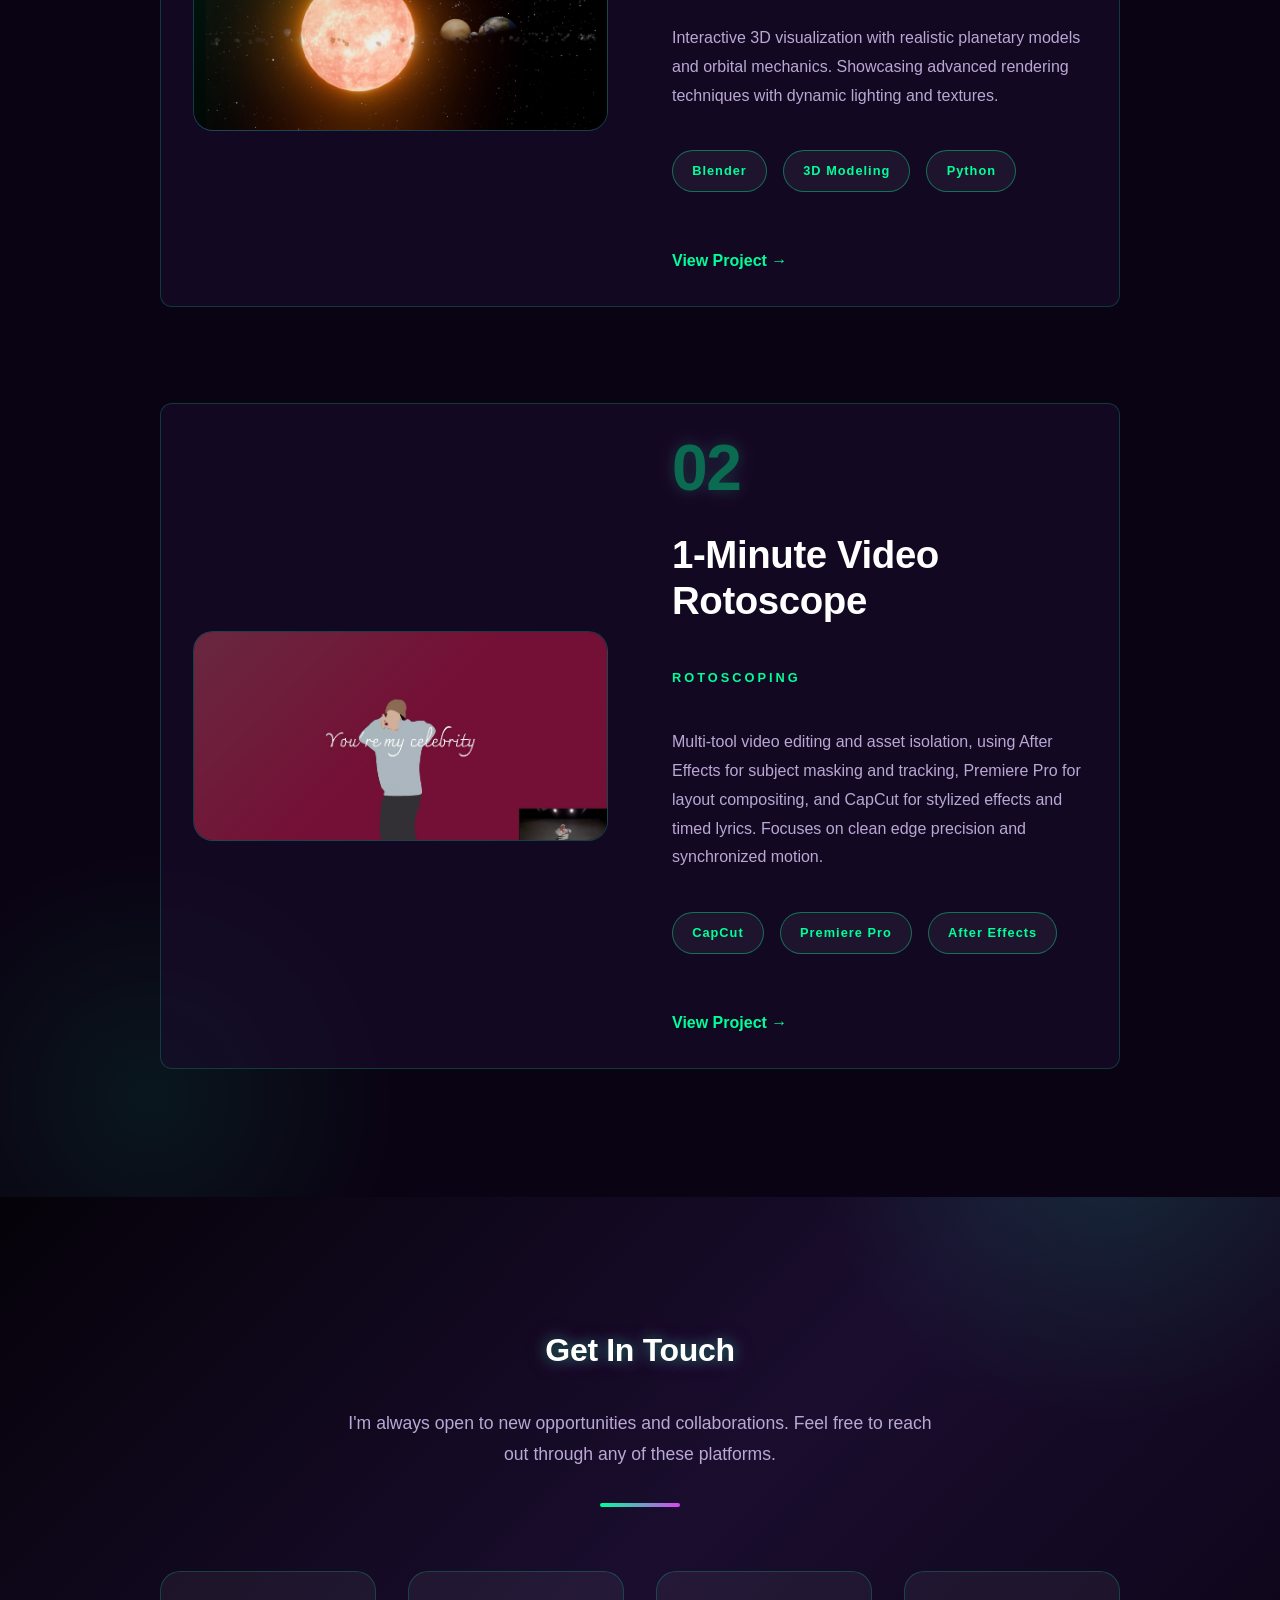
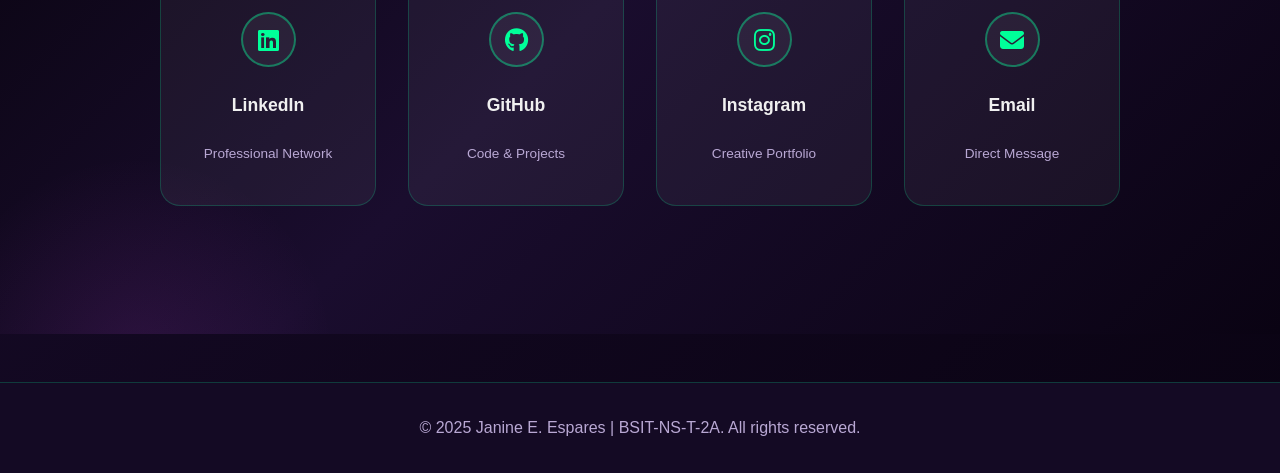
==== commit 55f16bf7: "solar-sys" ====
--- a/index.html
+++ b/index.html
@@ -77,8 +77,7 @@
                         <h3 class="showcase-title">1-Minute Video Rotoscope</h3>
                         <p class="showcase-category">ROTOSCOPING</p>
                         <p class="showcase-description">
-                            Professional rotoscoping using Adobe After Effects for subject tracking, Premiere Pro for background compositing, and CapCut for effects and lyrics. Frame-by-frame precision with meticulous attention to visual effects and motion tracking.
-                        </p>
+                            Multi-tool video editing and asset isolation, using After Effects for subject masking and tracking, Premiere Pro for layout compositing, and CapCut for stylized effects and timed lyrics. Focuses on clean edge precision and synchronized motion.
                         <div class="tech-stack">
                             <span class="tech-badge">CapCut</span>
                             <span class="tech-badge">Premiere Pro</span>
--- a/style.css
+++ b/style.css
@@ -384,10 +384,11 @@
 }
 
 .social-icon:hover {
-    background: #00ff99;
+    background-color: #00ff99;
     color: #0a0313;
-    transform: translateY(-2px);
-    box-shadow: 0 8px 20px rgba(0, 255, 153, 0.3);
+    border-color: #0a0313;
+    transform: translateY(-5px);
+    box-shadow: 0 10px 30px rgba(0, 255, 153, 0.4), 0 0 20px rgba(0, 255, 153, 0.2);
 }
 
 /* ===========================
@@ -468,12 +469,10 @@
     position: sticky;
     top: 0;
     background: rgba(10, 3, 19, 0.85);
-    backdrop-filter: blur(var(--glass-blur));
-    -webkit-backdrop-filter: blur(var(--glass-blur));
     padding: 1rem 0;
-    border-bottom: 1px solid var(--glass-border);
+    border-bottom: 1px solid rgba(0, 255, 153, 0.2);
     z-index: 1000;
-    transition: var(--transition);
+    transition: all 0.3s ease;
     box-shadow: 0 8px 32px rgba(0, 255, 153, 0.05), inset 0 1px 0 rgba(0, 255, 153, 0.1);
 }
 
@@ -495,7 +494,7 @@
     text-decoration: none;
     display: flex;
     align-items: center;
-    transition: var(--transition);
+    transition: all 0.3s ease;
 }
 
 .logo-link:hover {
@@ -505,11 +504,8 @@
 .logo-text {
     font-size: 1.3rem;
     font-weight: 700;
-    background: linear-gradient(135deg, #00ff99, #d946ef, #ff00ff);
-    -webkit-background-clip: text;
-    -webkit-text-fill-color: transparent;
-    background-clip: text;
-    animation: gradientShift 6s ease infinite;
+    color: #00ff99;
+    text-shadow: 0 0 10px rgba(0, 255, 153, 0.5);
 }
 
 .nav-menu {
@@ -519,11 +515,11 @@
 }
 
 .nav-link {
-    color: var(--text-primary);
+    color: #ffffff;
     text-decoration: none;
     font-weight: 500;
     position: relative;
-    transition: var(--transition);
+    transition: all 0.3s ease;
 }
 
 .nav-link::after {
@@ -652,12 +648,8 @@
 }
 
 .gradient-text {
-    background: linear-gradient(135deg, #00ff99, #d946ef, #ff00ff);
-    background-size: 300% 300%;
-    -webkit-background-clip: text;
-    -webkit-text-fill-color: transparent;
-    background-clip: text;
-    animation: gradientShift 8s ease infinite;
+    color: #00ff99;
+    text-shadow: 0 0 14px rgba(0, 255, 153, 0.5);
 }
 
 .hero-subtitle {
@@ -670,7 +662,7 @@
 
 .hero-description {
     font-size: 1.1rem;
-    color: var(--text-secondary);
+    color: #b9a8d4;
     line-height: 1.8;
     max-width: 500px;
     letter-spacing: 0.2px;
@@ -693,7 +685,7 @@
     text-transform: uppercase;
     letter-spacing: 1px;
     font-size: 0.9rem;
-    transition: var(--transition-smooth);
+    transition: all 0.4s ease;
     display: inline-block;
     position: relative;
     overflow: hidden;
@@ -1408,18 +1400,14 @@
     font-size: 3.2rem;
     font-weight: 900;
     margin-bottom: 1rem;
-    background: linear-gradient(135deg, #00ff99, #d946ef, #ff00ff);
-    background-size: 300% 300%;
-    -webkit-background-clip: text;
-    -webkit-text-fill-color: transparent;
-    background-clip: text;
-    animation: gradientShift 8s ease infinite;
+    color: #00ff99;
+    text-shadow: 0 0 16px rgba(0, 255, 153, 0.5), 0 0 28px rgba(217, 70, 239, 0.35);
     letter-spacing: -0.01em;
 }
 
 .page-subtitle {
     font-size: 1.3rem;
-    color: var(--text-secondary);
+    color: #b9a8d4;
     opacity: 0;
     animation: subtitleAppear 0.8s ease-out forwards;
     animation-delay: 2.2s;
@@ -1479,11 +1467,8 @@
 
 .title-char {
     display: inline-block;
-    background: linear-gradient(135deg, #00ff99, #d946ef, #ff00ff);
-    background-size: 300% 300%;
-    -webkit-background-clip: text;
-    -webkit-text-fill-color: transparent;
-    background-clip: text;
+    color: #00ff99;
+    text-shadow: 0 0 12px rgba(0, 255, 153, 0.5), 0 0 22px rgba(217, 70, 239, 0.35);
     animation: charScatterIn 0.5s cubic-bezier(0.68, -0.55, 0.265, 1.55) forwards;
     opacity: 0;
 }
@@ -1931,7 +1916,7 @@
 
 .portfolio {
     padding: 6rem 0;
-    background: var(--primary-bg);
+    background: #0a0313;
 }
 
 .section-title {
@@ -1939,17 +1924,14 @@
     font-weight: 900;
     text-align: center;
     margin-bottom: 0.5rem;
-    background: linear-gradient(135deg, #00ff99, #d946ef, #ff00ff);
-    -webkit-background-clip: text;
-    -webkit-text-fill-color: transparent;
-    background-clip: text;
-    animation: gradientShift 6s ease infinite;
+    color: #00ff99;
+    text-shadow: 0 0 16px rgba(0, 255, 153, 0.5), 0 0 28px rgba(217, 70, 239, 0.35);
     letter-spacing: -0.01em;
 }
 
 .section-subtitle {
     text-align: center;
-    color: var(--text-secondary);
+    color: #b9a8d4;
     margin-bottom: 3rem;
     font-size: 1.1rem;
 }
@@ -1966,13 +1948,11 @@
    =========================== */
 
 .project-card {
-    background: var(--glass-bg);
-    backdrop-filter: blur(var(--glass-blur));
-    -webkit-backdrop-filter: blur(var(--glass-blur));
-    border: 1px solid var(--glass-border);
+    background: rgba(255, 255, 255, 0.05);
+    border: 1px solid rgba(0, 255, 153, 0.2);
     border-radius: 16px;
     overflow: hidden;
-    transition: var(--transition-slow);
+    transition: all 0.5s ease;
     animation: slideUp 0.6s ease-out;
 }
 
@@ -1989,7 +1969,7 @@
     width: 100%;
     height: 250px;
     overflow: hidden;
-    background: var(--tertiary-bg);
+    background: #1a0d2e;
 }
 
 .placeholder-3d,
@@ -2004,7 +1984,7 @@
     font-size: 3rem;
     color: #00ff99;
     background: linear-gradient(135deg, #1a0d2e 0%, #2d1b47 100%);
-    transition: var(--transition);
+    transition: all 0.3s ease;
 }
 
 .placeholder-rotoscope {
@@ -2019,7 +1999,7 @@
 .placeholder-3d span,
 .placeholder-rotoscope span {
     font-size: 0.9rem;
-    color: var(--text-secondary);
+    color: #b9a8d4;
 }
 
 .project-overlay {
@@ -2033,7 +2013,7 @@
     align-items: center;
     justify-content: center;
     opacity: 0;
-    transition: var(--transition);
+    transition: all 0.3s ease;
 }
 
 .project-card:hover .project-overlay {
@@ -2057,11 +2037,11 @@
 .project-title {
     font-size: 1.5rem;
     margin-bottom: 1rem;
-    color: var(--text-primary);
+    color: #ffffff;
 }
 
 .project-description {
-    color: var(--text-secondary);
+    color: #b9a8d4;
     margin-bottom: 1.5rem;
     line-height: 1.6;
 }
@@ -2077,7 +2057,7 @@
     border-radius: 8px;
     text-decoration: none;
     font-weight: 600;
-    transition: var(--transition-smooth);
+    transition: all 0.4s ease;
     cursor: pointer;
     text-transform: uppercase;
     letter-spacing: 1px;
@@ -2103,7 +2083,7 @@
 
 .about {
     padding: 6rem 0;
-    background: var(--secondary-bg);
+    background: #140a24;
 }
 
 .about-content {
@@ -2111,7 +2091,7 @@
     margin: 2rem auto;
     text-align: center;
     font-size: 1.1rem;
-    color: var(--text-secondary);
+    color: #b9a8d4;
     line-height: 1.8;
 }
 
@@ -2135,7 +2115,7 @@
     font-size: 1.8rem;
     font-weight: 700;
     margin-bottom: 2rem;
-    color: var(--text-primary);
+    color: #ffffff;
 }
 
 .skills-grid {
@@ -2146,14 +2126,12 @@
 }
 
 .skill-item {
-    background: var(--glass-bg);
-    backdrop-filter: blur(var(--glass-blur));
-    -webkit-backdrop-filter: blur(var(--glass-blur));
-    border: 1px solid var(--glass-border);
+    background: rgba(255, 255, 255, 0.05);
+    border: 1px solid rgba(0, 255, 153, 0.2);
     border-radius: 16px;
     padding: 2rem;
     text-align: center;
-    transition: var(--transition-slow);
+    transition: all 0.5s ease;
     animation: slideUp 0.6s ease-out;
 }
 
@@ -2176,11 +2154,11 @@
 .skill-item h4 {
     font-size: 1.2rem;
     margin-bottom: 0.5rem;
-    color: var(--text-primary);
+    color: #ffffff;
 }
 
 .skill-item p {
-    color: var(--text-secondary);
+    color: #b9a8d4;
     font-size: 0.95rem;
 }
 
@@ -2201,14 +2179,12 @@
 }
 
 .experience-list li {
-    background: var(--glass-bg);
-    backdrop-filter: blur(var(--glass-blur));
-    -webkit-backdrop-filter: blur(var(--glass-blur));
+    background: rgba(255, 255, 255, 0.05);
     border-left: 4px solid #00ff99;
     padding: 1.5rem;
     margin-bottom: 1.5rem;
     border-radius: 8px;
-    transition: var(--transition-smooth);
+    transition: all 0.4s ease;
 }
 
 .experience-list li:hover {
@@ -2225,7 +2201,7 @@
 }
 
 .experience-list p {
-    color: var(--text-secondary);
+    color: #b9a8d4;
     font-size: 0.95rem;
 }
 
@@ -2235,7 +2211,7 @@
 
 .featured-projects {
     padding: 8rem 0;
-    background: var(--primary-bg);
+    background: #0a0313;
     position: relative;
     overflow: hidden;
 }
@@ -2277,17 +2253,14 @@
     font-size: 3.2rem;
     font-weight: 900;
     margin-bottom: 1rem;
-    background: linear-gradient(135deg, #00ff99, #d946ef, #ff00ff);
-    -webkit-background-clip: text;
-    -webkit-text-fill-color: transparent;
-    background-clip: text;
-    animation: gradientShift 6s ease infinite;
+    color: #00ff99;
+    text-shadow: 0 0 16px rgba(0, 255, 153, 0.5), 0 0 28px rgba(217, 70, 239, 0.35);
     letter-spacing: -0.01em;
 }
 
 .section-description {
     font-size: 1.1rem;
-    color: var(--text-secondary);
+    color: #b9a8d4;
     max-width: 500px;
     margin: 0 auto;
     letter-spacing: 0.3px;
@@ -2306,7 +2279,7 @@
     grid-template-columns: 1fr 1fr;
     gap: 4rem;
     align-items: center;
-    transition: var(--transition-smooth);
+    transition: all 0.4s ease;
 }
 
 .project-showcase-item.right {
@@ -2324,9 +2297,10 @@
     border-radius: 20px;
     overflow: hidden;
     background: linear-gradient(135deg, rgba(45, 27, 71, 0.8) 0%, rgba(26, 13, 46, 0.6) 100%);
-    border: 1px solid var(--glass-border);
-    transition: var(--transition-slow);
-}
+    border: 1px solid rgba(0, 255, 153, 0.2);
+    transition: all 0.5s ease;
+}
+
 
 .project-image-featured {
     width: 100%;
@@ -2360,10 +2334,8 @@
 .project-number {
     font-size: 4rem;
     font-weight: 900;
-    background: linear-gradient(135deg, #00ff99, #d946ef);
-    -webkit-background-clip: text;
-    -webkit-text-fill-color: transparent;
-    background-clip: text;
+    color: #00ff99;
+    text-shadow: 0 0 14px rgba(0, 255, 153, 0.45), 0 0 24px rgba(217, 70, 239, 0.3);
     line-height: 1;
     opacity: 0.4;
     letter-spacing: -0.02em;
@@ -2387,7 +2359,7 @@
 
 .showcase-description {
     font-size: 1rem;
-    color: var(--text-secondary);
+    color: #b9a8d4;
     line-height: 1.8;
 }
 
@@ -2398,9 +2370,7 @@
 }
 
 .tech-badge {
-    background: var(--glass-bg);
-    backdrop-filter: blur(var(--glass-blur));
-    -webkit-backdrop-filter: blur(var(--glass-blur));
+    background: rgba(255, 255, 255, 0.05);
     border: 1px solid rgba(0, 255, 153, 0.4);
     color: #00ff99;
     padding: 0.6rem 1.2rem;
@@ -2408,11 +2378,11 @@
     font-size: 0.8rem;
     font-weight: 600;
     letter-spacing: 1px;
-    transition: var(--transition-smooth);
+    transition: all 0.4s ease;
 }
 
 .tech-badge:hover {
-    background: var(--glass-bg);
+    background: rgba(255, 255, 255, 0.05);
     border-color: #00ff99;
     transform: translateY(-3px);
     box-shadow: 0 8px 20px rgba(0, 255, 153, 0.3);
@@ -2422,7 +2392,7 @@
     text-decoration: none;
     color: inherit;
     cursor: pointer;
-    transition: var(--transition-smooth);
+    transition: all 0.4s ease;
 }
 
 .project-link:hover {
@@ -2442,7 +2412,7 @@
     font-weight: 700;
     font-size: 1rem;
     margin-top: 1rem;
-    transition: var(--transition);
+    transition: all 0.3s ease;
     width: fit-content;
 }
 
@@ -2505,11 +2475,9 @@
     display: flex;
     align-items: center;
     justify-content: center;
-    box-shadow: 0 0 50px rgba(0, 255, 153, 0.3), 
+    box-shadow: 0 0 50px rgba(0, 255, 153, 0.3),
                 inset 0 0 50px rgba(217, 70, 239, 0.15),
                 inset 0 1px 0 rgba(0, 255, 153, 0.3);
-    backdrop-filter: blur(var(--glass-blur));
-    -webkit-backdrop-filter: blur(var(--glass-blur));
 }
 
 .orbit-bg {
@@ -2575,12 +2543,10 @@
     justify-content: center;
     border-radius: 50%;
     font-size: 1.8rem;
-    background: var(--glass-bg);
-    backdrop-filter: blur(var(--glass-blur));
-    -webkit-backdrop-filter: blur(var(--glass-blur));
+    background: rgba(255, 255, 255, 0.05);
     border: 1.5px solid rgba(0, 255, 153, 0.4);
     box-shadow: 0 0 15px rgba(0, 255, 153, 0.2);
-    transition: var(--transition-smooth);
+    transition: all 0.4s ease;
 }
 
 .orbit-shape i {
@@ -2610,7 +2576,7 @@
 
 .orbit-shape:hover {
     border-color: rgba(0, 255, 153, 0.7);
-    background: var(--glass-bg);
+    background: rgba(255, 255, 255, 0.05);
     box-shadow: 0 0 25px rgba(0, 255, 153, 0.5),
                 0 0 15px rgba(217, 70, 239, 0.3);
     transform: scale(1.15);
@@ -2722,7 +2688,7 @@
 
 .role-text {
     font-size: 1.2rem;
-    color: var(--text-secondary);
+    color: #b9a8d4;
     margin: 0.5rem 0 0 0;
     text-transform: uppercase;
     letter-spacing: 2px;
@@ -2732,9 +2698,7 @@
 .status-badge {
     display: inline-block;
     padding: 0.6rem 1.2rem;
-    background: var(--glass-bg);
-    backdrop-filter: blur(var(--glass-blur));
-    -webkit-backdrop-filter: blur(var(--glass-blur));
+    background: rgba(255, 255, 255, 0.05);
     border: 1px solid rgba(0, 255, 153, 0.4);
     border-radius: 50px;
     font-size: 0.85rem;
@@ -2747,7 +2711,7 @@
 .about-intro-unique {
     font-size: 1.05rem;
     line-height: 1.8;
-    color: var(--text-primary);
+    color: #ffffff;
     margin-bottom: 2.5rem;
     font-weight: 300;
 }
@@ -2761,17 +2725,15 @@
 
 .learning-block {
     padding: 1.5rem;
-    border: 1px solid var(--glass-border);
+    border: 1px solid rgba(0, 255, 153, 0.2);
     border-radius: 12px;
-    background: var(--glass-bg);
-    backdrop-filter: blur(var(--glass-blur));
-    -webkit-backdrop-filter: blur(var(--glass-blur));
-    transition: var(--transition-smooth);
+    background: rgba(255, 255, 255, 0.05);
+    transition: all 0.4s ease;
 }
 
 .learning-block:hover {
     border-color: rgba(0, 255, 153, 0.5);
-    background: var(--glass-bg);
+    background: rgba(255, 255, 255, 0.05);
     transform: translateY(-8px);
     box-shadow: 0 15px 35px rgba(0, 255, 153, 0.15),
                 inset 0 1px 0 rgba(0, 255, 153, 0.25);
@@ -2786,25 +2748,25 @@
 .block-title {
     font-size: 1.2rem;
     font-weight: 700;
-    color: var(--text-primary);
+    color: #ffffff;
     margin: 0 0 0.5rem 0;
 }
 
 .block-desc {
     font-size: 0.9rem;
-    color: var(--text-secondary);
+    color: #b9a8d4;
     margin: 0;
     line-height: 1.6;
 }
 
 .about-footer {
-    border-top: 1px solid var(--border-color);
+    border-top: 1px solid rgba(0, 255, 153, 0.2);
     padding-top: 2rem;
 }
 
 .footer-text {
     font-size: 0.95rem;
-    color: var(--text-secondary);
+    color: #b9a8d4;
     margin-bottom: 1.5rem;
     text-transform: uppercase;
     letter-spacing: 1px;
@@ -2821,21 +2783,19 @@
     display: flex;
     align-items: center;
     justify-content: center;
-    border: 1.5px solid var(--glass-border);
+    border: 1.5px solid rgba(0, 255, 153, 0.2);
     border-radius: 50%;
-    color: var(--text-primary);
+    color: #ffffff;
     text-decoration: none;
     font-size: 1.2rem;
-    transition: var(--transition-smooth);
-    background: var(--glass-bg);
-    backdrop-filter: blur(var(--glass-blur));
-    -webkit-backdrop-filter: blur(var(--glass-blur));
+    transition: all 0.4s ease;
+    background: rgba(255, 255, 255, 0.05);
 }
 
 .social-icon-unique:hover {
     border-color: #00ff99;
     color: #00ff99;
-    background: var(--glass-bg);
+    background: rgba(255, 255, 255, 0.05);
     transform: translateY(-8px);
     box-shadow: 0 12px 25px rgba(0, 255, 153, 0.3),
                 inset 0 1px 0 rgba(0, 255, 153, 0.3);
@@ -2843,7 +2803,7 @@
 
 .contact {
     padding: 6rem 0;
-    background: var(--primary-bg);
+    background: #0a0313;
     text-align: center;
 }
 
@@ -2861,19 +2821,12 @@
     display: flex;
     align-items: center;
     justify-content: center;
-    border: 1px solid var(--border-color);
+    border: 1px solid rgba(0, 255, 153, 0.2);
     border-radius: 50%;
-    color: var(--text-primary);
+    color: #ffffff;
     text-decoration: none;
     font-size: 1rem;
-    transition: var(--transition);
-}
-
-.social-icon:hover {
-    border-color: #00ff99;
-    color: #00ff99;
-    transform: translateY(-5px);
-    box-shadow: 0 10px 30px rgba(0, 255, 153, 0.4), 0 0 20px rgba(0, 255, 153, 0.2);
+    transition: all 0.3s ease;
 }
 
 /* ===========================
@@ -2926,16 +2879,14 @@
 .contact-title {
     font-size: 1.8rem;
     margin-bottom: 1.5rem;
-    background: linear-gradient(135deg, #00ff99, #d946ef, #ff00ff);
-    -webkit-background-clip: text;
-    -webkit-text-fill-color: transparent;
-    background-clip: text;
+    color: #00ff99;
+    text-shadow: 0 0 14px rgba(0, 255, 153, 0.45), 0 0 24px rgba(217, 70, 239, 0.3);
     letter-spacing: -0.01em;
 }
 
 .contact-subtitle {
     font-size: 1.1rem;
-    color: var(--text-secondary);
+    color: #b9a8d4;
     max-width: 600px;
     margin: 0 auto 2rem;
     line-height: 1.8;
@@ -2957,14 +2908,12 @@
 }
 
 .social-card {
-    background: var(--glass-bg);
-    backdrop-filter: blur(var(--glass-blur));
-    -webkit-backdrop-filter: blur(var(--glass-blur));
-    border: 1px solid var(--glass-border);
+    background: rgba(255, 255, 255, 0.05);
+    border: 1px solid rgba(0, 255, 153, 0.2);
     border-radius: 20px;
     padding: 2.5rem 1.5rem;
     text-decoration: none;
-    transition: var(--transition-smooth);
+    transition: all 0.4s ease;
     display: flex;
     flex-direction: column;
     align-items: center;
@@ -3005,18 +2954,16 @@
     display: flex;
     align-items: center;
     justify-content: center;
-    background: var(--glass-bg);
-    backdrop-filter: blur(var(--glass-blur));
-    -webkit-backdrop-filter: blur(var(--glass-blur));
+    background: rgba(255, 255, 255, 0.05);
     border: 2px solid rgba(0, 255, 153, 0.4);
     border-radius: 50%;
     font-size: 1.5rem;
     color: #00ff99;
-    transition: var(--transition-smooth);
+    transition: all 0.4s ease;
 }
 
 .social-card:hover .social-card-icon {
-    background: var(--glass-bg);
+    background: rgba(255, 255, 255, 0.05);
     border-color: #00ff99;
     color: #d946ef;
     transform: scale(1.2) rotate(15deg);
@@ -3033,7 +2980,7 @@
 
 .social-card p {
     font-size: 0.85rem;
-    color: var(--text-secondary);
+    color: #b9a8d4;
     position: relative;
     z-index: 2;
 }
@@ -3044,10 +2991,10 @@
 
 .footer {
     padding: 2rem 0;
-    background: var(--secondary-bg);
-    border-top: 1px solid var(--border-color);
+    background: #140a24;
+    border-top: 1px solid rgba(0, 255, 153, 0.2);
     text-align: center;
-    color: var(--text-secondary);
+    color: #b9a8d4;
 }
 
 /* ===========================
@@ -3098,16 +3045,13 @@
 .video-info h3 {
     font-size: 1.8rem;
     font-weight: 800;
-    color: #f0f0f0;
-    background: linear-gradient(135deg, #00ff99, #d946ef);
-    -webkit-background-clip: text;
-    -webkit-text-fill-color: transparent;
-    background-clip: text;
+    color: #00ff99;
+    text-shadow: 0 0 14px rgba(0, 255, 153, 0.45), 0 0 24px rgba(217, 70, 239, 0.3);
 }
 
 .video-info p {
     font-size: 1rem;
-    color: var(--text-secondary);
+    color: #b9a8d4;
     line-height: 1.8;
 }
 
@@ -3120,13 +3064,11 @@
     font-weight: 700;
     font-size: 1rem;
     margin-top: 1.5rem;
-    transition: var(--transition-smooth);
+    transition: all 0.4s ease;
     padding: 0.75rem 1.5rem;
-    border: 1.5px solid var(--glass-border);
+    border: 1.5px solid rgba(0, 255, 153, 0.2);
     border-radius: 25px;
-    background: var(--glass-bg);
-    backdrop-filter: blur(var(--glass-blur));
-    -webkit-backdrop-filter: blur(var(--glass-blur));
+    background: rgba(255, 255, 255, 0.05);
 }
 
 .reference-link:hover {
@@ -3148,7 +3090,7 @@
     text-decoration: none;
     font-weight: 600;
     margin-bottom: 2rem;
-    transition: var(--transition);
+    transition: all 0.3s ease;
     font-size: 0.95rem;
 }
 
@@ -3160,7 +3102,7 @@
 /* Project Overview Section */
 .project-overview {
     padding: 6rem 0;
-    background: var(--primary-bg);
+    background: #0a0313;
 }
 
 .overview-content {
@@ -3176,21 +3118,17 @@
 .overview-info h2 {
     font-size: 2.5rem;
     font-weight: 800;
-    color: #f0f0f0;
+    color: #00ff99;
     margin-bottom: 1.5rem;
-    background: linear-gradient(135deg, #00ff99, #d946ef);
-    -webkit-background-clip: text;
-    -webkit-text-fill-color: transparent;
-    background-clip: text;
+    text-shadow: 0 0 14px rgba(0, 255, 153, 0.45), 0 0 24px rgba(217, 70, 239, 0.3);
 }
 
 .overview-info p {
     font-size: 1.05rem;
-    color: var(--text-secondary);
+    color: #b9a8d4;
     line-height: 1.8;
     margin-bottom: 2rem;
 }
-
 .project-stats {
     display: grid;
     grid-template-columns: repeat(3, 1fr);
@@ -3210,7 +3148,7 @@
 
 .stat-label {
     font-size: 0.85rem;
-    color: var(--text-secondary);
+    color: #b9a8d4;
     text-transform: uppercase;
     letter-spacing: 2px;
     font-weight: 600;
@@ -3254,40 +3192,36 @@
 }
 
 .tutorial-step {
-    background: var(--glass-bg);
-    backdrop-filter: blur(var(--glass-blur));
-    -webkit-backdrop-filter: blur(var(--glass-blur));
-    border: 1px solid var(--glass-border);
+    background: rgba(255, 255, 255, 0.05);
+    border: 1px solid rgba(0, 255, 153, 0.2);
     border-radius: 16px;
     padding: 2rem;
-    transition: var(--transition-smooth);
+    transition: all 0.4s ease;
     display: flex;
     gap: 1.5rem;
 }
 
 .tutorial-step:hover {
     border-color: rgba(0, 255, 153, 0.5);
-    background: var(--glass-bg);
+    background: rgba(255, 255, 255, 0.05);
     transform: translateY(-8px);
     box-shadow: 0 15px 40px rgba(0, 255, 153, 0.2),
                 inset 0 1px 0 rgba(0, 255, 153, 0.25);
 }
 
 .tutorial-step-video {
-    background: var(--glass-bg);
-    backdrop-filter: blur(var(--glass-blur));
-    -webkit-backdrop-filter: blur(var(--glass-blur));
-    border: 1px solid var(--glass-border);
+    background: rgba(255, 255, 255, 0.05);
+    border: 1px solid rgba(0, 255, 153, 0.2);
     border-radius: 16px;
     padding: 2rem;
-    transition: var(--transition-smooth);
+    transition: all 0.4s ease;
     display: flex;
     gap: 1.5rem;
 }
 
 .tutorial-step-video:hover {
     border-color: rgba(0, 255, 153, 0.5);
-    background: var(--glass-bg);
+    background: rgba(255, 255, 255, 0.05);
     transform: translateY(-8px);
     box-shadow: 0 15px 40px rgba(0, 255, 153, 0.2),
                 inset 0 1px 0 rgba(0, 255, 153, 0.25);
@@ -3308,7 +3242,7 @@
 
 .step-video-content p {
     font-size: 0.95rem;
-    color: var(--text-secondary);
+    color: #b9a8d4;
     line-height: 1.8;
 }
 
@@ -3345,10 +3279,8 @@
 .step-number {
     font-size: 3rem;
     font-weight: 900;
-    background: linear-gradient(135deg, #00ff99, #d946ef);
-    -webkit-background-clip: text;
-    -webkit-text-fill-color: transparent;
-    background-clip: text;
+    color: #00ff99;
+    text-shadow: 0 0 14px rgba(0, 255, 153, 0.45), 0 0 24px rgba(217, 70, 239, 0.3);
     flex-shrink: 0;
     min-width: 80px;
 }
@@ -3362,14 +3294,14 @@
 
 .step-content p {
     font-size: 0.95rem;
-    color: var(--text-secondary);
+    color: #b9a8d4;
     line-height: 1.8;
 }
 
 /* Progress Section */
 .progress-section {
     padding: 6rem 0;
-    background: var(--primary-bg);
+    background: #0a0313;
 }
 
 .progress-timeline {
@@ -3381,18 +3313,16 @@
 }
 
 .progress-week {
-    background: var(--glass-bg);
-    backdrop-filter: blur(var(--glass-blur));
-    -webkit-backdrop-filter: blur(var(--glass-blur));
-    border: 1px solid var(--glass-border);
+    background: rgba(255, 255, 255, 0.05);
+    border: 1px solid rgba(0, 255, 153, 0.2);
     border-radius: 16px;
     padding: 2.5rem;
-    transition: var(--transition-smooth);
+    transition: all 0.4s ease;
 }
 
 .progress-week:hover {
     border-color: rgba(0, 255, 153, 0.5);
-    background: var(--glass-bg);
+    background: rgba(255, 255, 255, 0.05);
     box-shadow: 0 15px 40px rgba(0, 255, 153, 0.2),
                 inset 0 1px 0 rgba(0, 255, 153, 0.25);
 }
@@ -3429,7 +3359,7 @@
     display: flex;
     align-items: center;
     gap: 0.75rem;
-    color: var(--text-secondary);
+    color: #b9a8d4;
     font-size: 0.95rem;
 }
 
@@ -3456,19 +3386,17 @@
 }
 
 .weekly-video-card {
-    background: var(--glass-bg);
-    backdrop-filter: blur(var(--glass-blur));
-    -webkit-backdrop-filter: blur(var(--glass-blur));
-    border: 1px solid var(--glass-border);
+    background: rgba(255, 255, 255, 0.05);
+    border: 1px solid rgba(0, 255, 153, 0.2);
     border-radius: 16px;
     padding: 1.5rem;
-    transition: var(--transition-smooth);
+    transition: all 0.4s ease;
     overflow: hidden;
 }
 
 .weekly-video-card:hover {
     border-color: rgba(0, 255, 153, 0.5);
-    background: var(--glass-bg);
+    background: rgba(255, 255, 255, 0.05);
     box-shadow: 0 15px 40px rgba(0, 255, 153, 0.2),
                 inset 0 1px 0 rgba(0, 255, 153, 0.25);
     transform: translateY(-8px);
@@ -3476,10 +3404,8 @@
 
 .week-number {
     display: block;
-    background: linear-gradient(135deg, #00ff99, #d946ef);
-    -webkit-background-clip: text;
-    -webkit-text-fill-color: transparent;
-    background-clip: text;
+    color: #00ff99;
+    text-shadow: 0 0 12px rgba(0, 255, 153, 0.45), 0 0 20px rgba(217, 70, 239, 0.3);
     font-size: 1.2rem;
     font-weight: 800;
     margin-bottom: 1rem;
@@ -3520,13 +3446,11 @@
 
 .tool-card {
     background: linear-gradient(135deg, rgba(0, 255, 153, 0.08) 0%, rgba(217, 70, 239, 0.08) 100%);
-    backdrop-filter: blur(var(--glass-blur));
-    -webkit-backdrop-filter: blur(var(--glass-blur));
     border: 1.5px solid rgba(0, 255, 153, 0.3);
     border-radius: 20px;
     padding: 3rem;
     text-align: center;
-    transition: var(--transition-smooth);
+    transition: all 0.4s ease;
     display: flex;
     flex-direction: column;
     align-items: center;
@@ -3567,16 +3491,11 @@
 .tool-card h3 {
     font-size: 1.8rem;
     font-weight: 900;
-    color: #f0f0f0;
+    color: #00ff99;
     position: relative;
     z-index: 2;
     letter-spacing: 0.5px;
-    background: linear-gradient(135deg, #00ff99, #d946ef, #ff00ff);
-    background-size: 300% 300%;
-    -webkit-background-clip: text;
-    -webkit-text-fill-color: transparent;
-    background-clip: text;
-    animation: gradientShift 8s ease infinite;
+    text-shadow: 0 0 14px rgba(0, 255, 153, 0.45), 0 0 24px rgba(217, 70, 239, 0.3);
 }
 
 /* ===========================
@@ -4509,8 +4428,12 @@
 }
 
 /* Smooth transitions for all interactive elements */
-a, button, input, select, textarea {
-    transition: var(--transition);
+a,
+button,
+input,
+select,
+textarea {
+    transition: all 0.3s ease;
 }
 
 /* Focus states for keyboard navigation */
@@ -4703,11 +4626,12 @@
     box-shadow: 0 10px 40px rgba(0, 255, 153, 0.2);
 }
 
-.project-video-container video {
+.project-video-container iframe {
     width: 100%;
-    height: auto;
+    aspect-ratio: 16 / 9;
     display: block;
     background: #000;
+    border: 0;
 }
 
 .calculator-subtitle {
